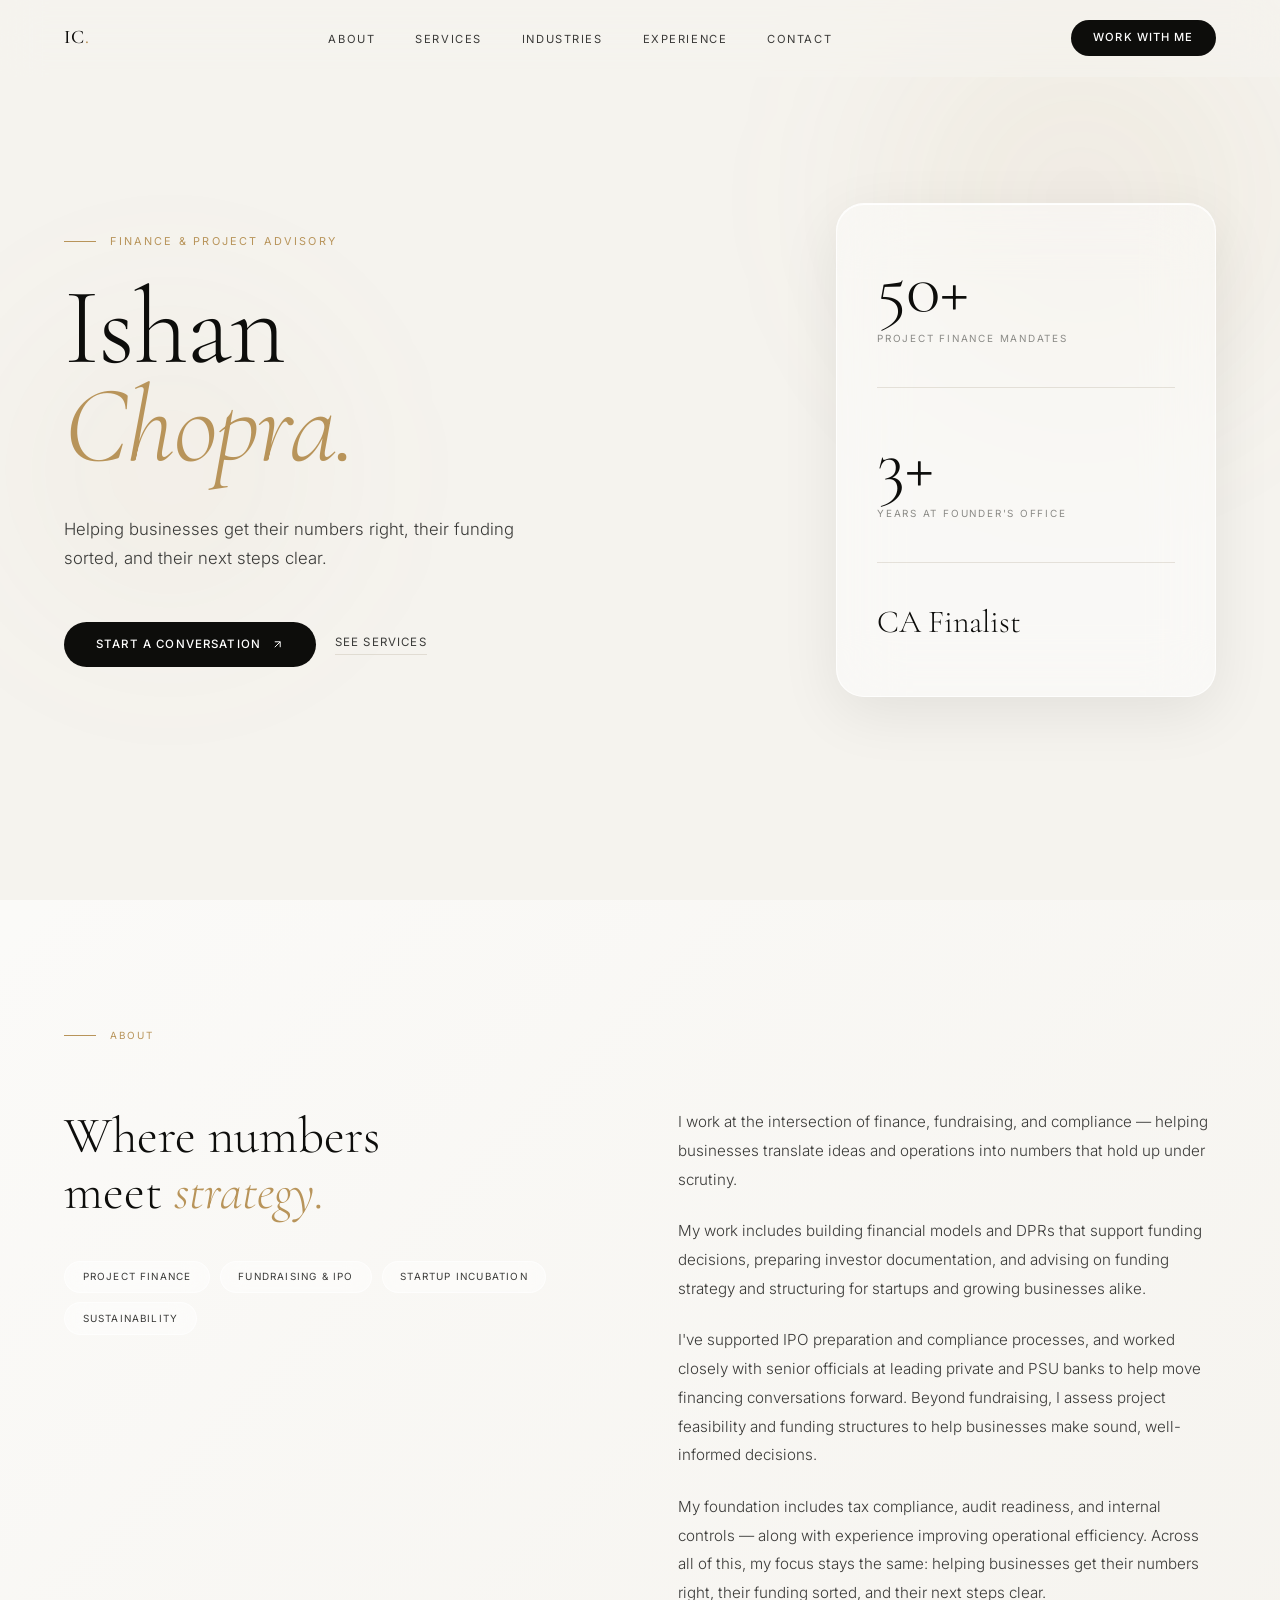
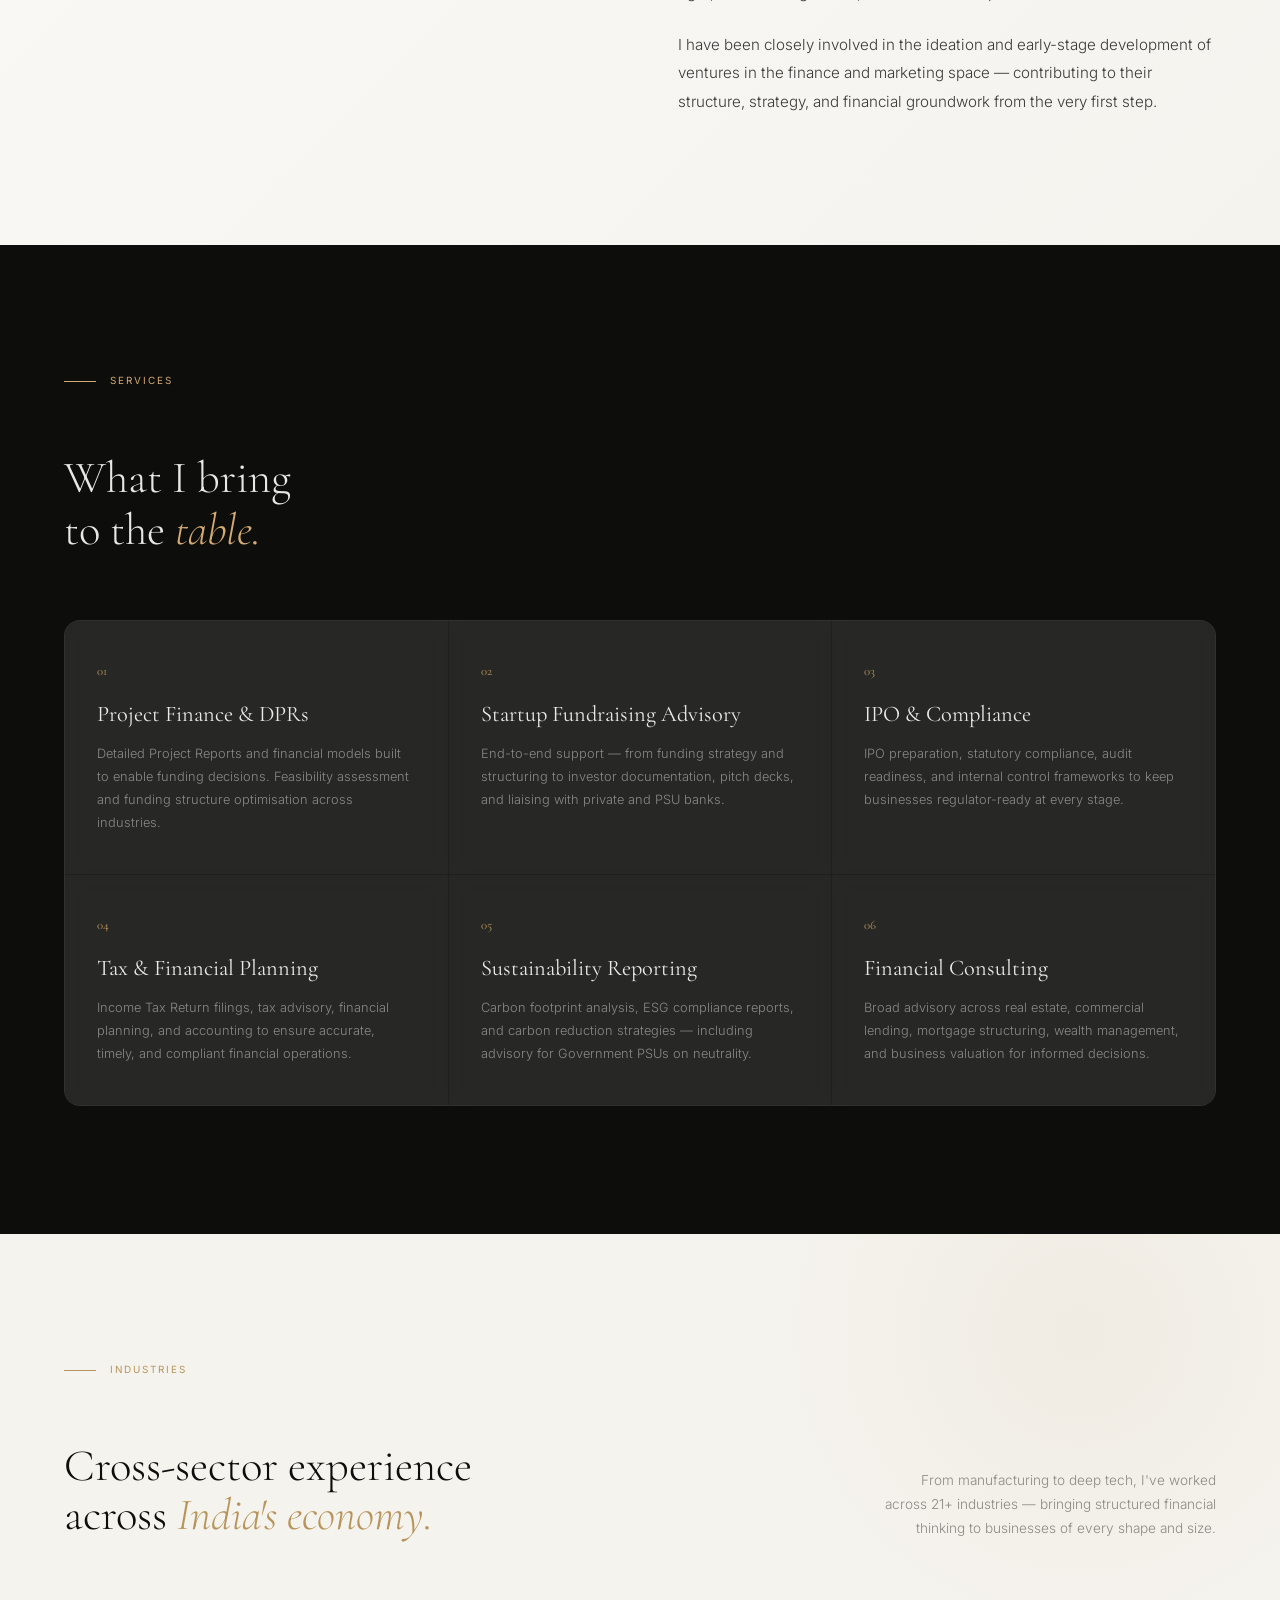
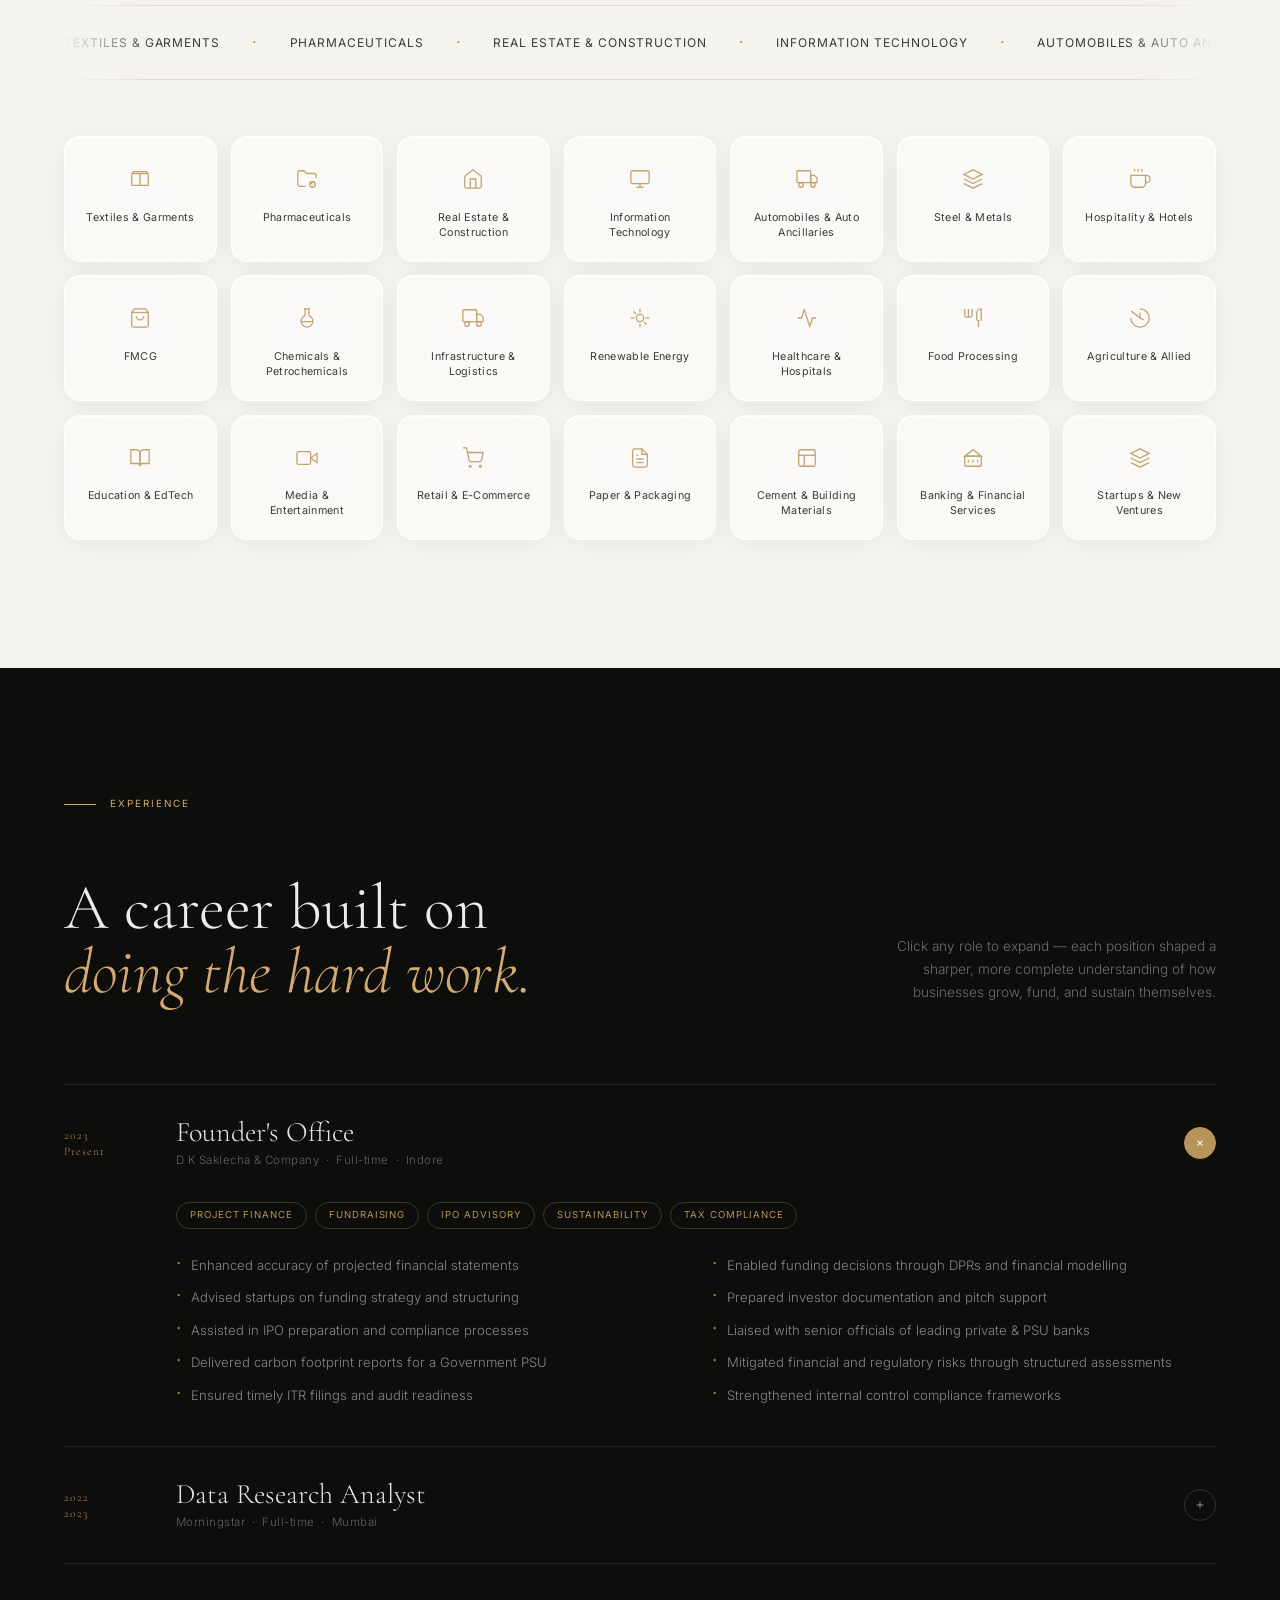
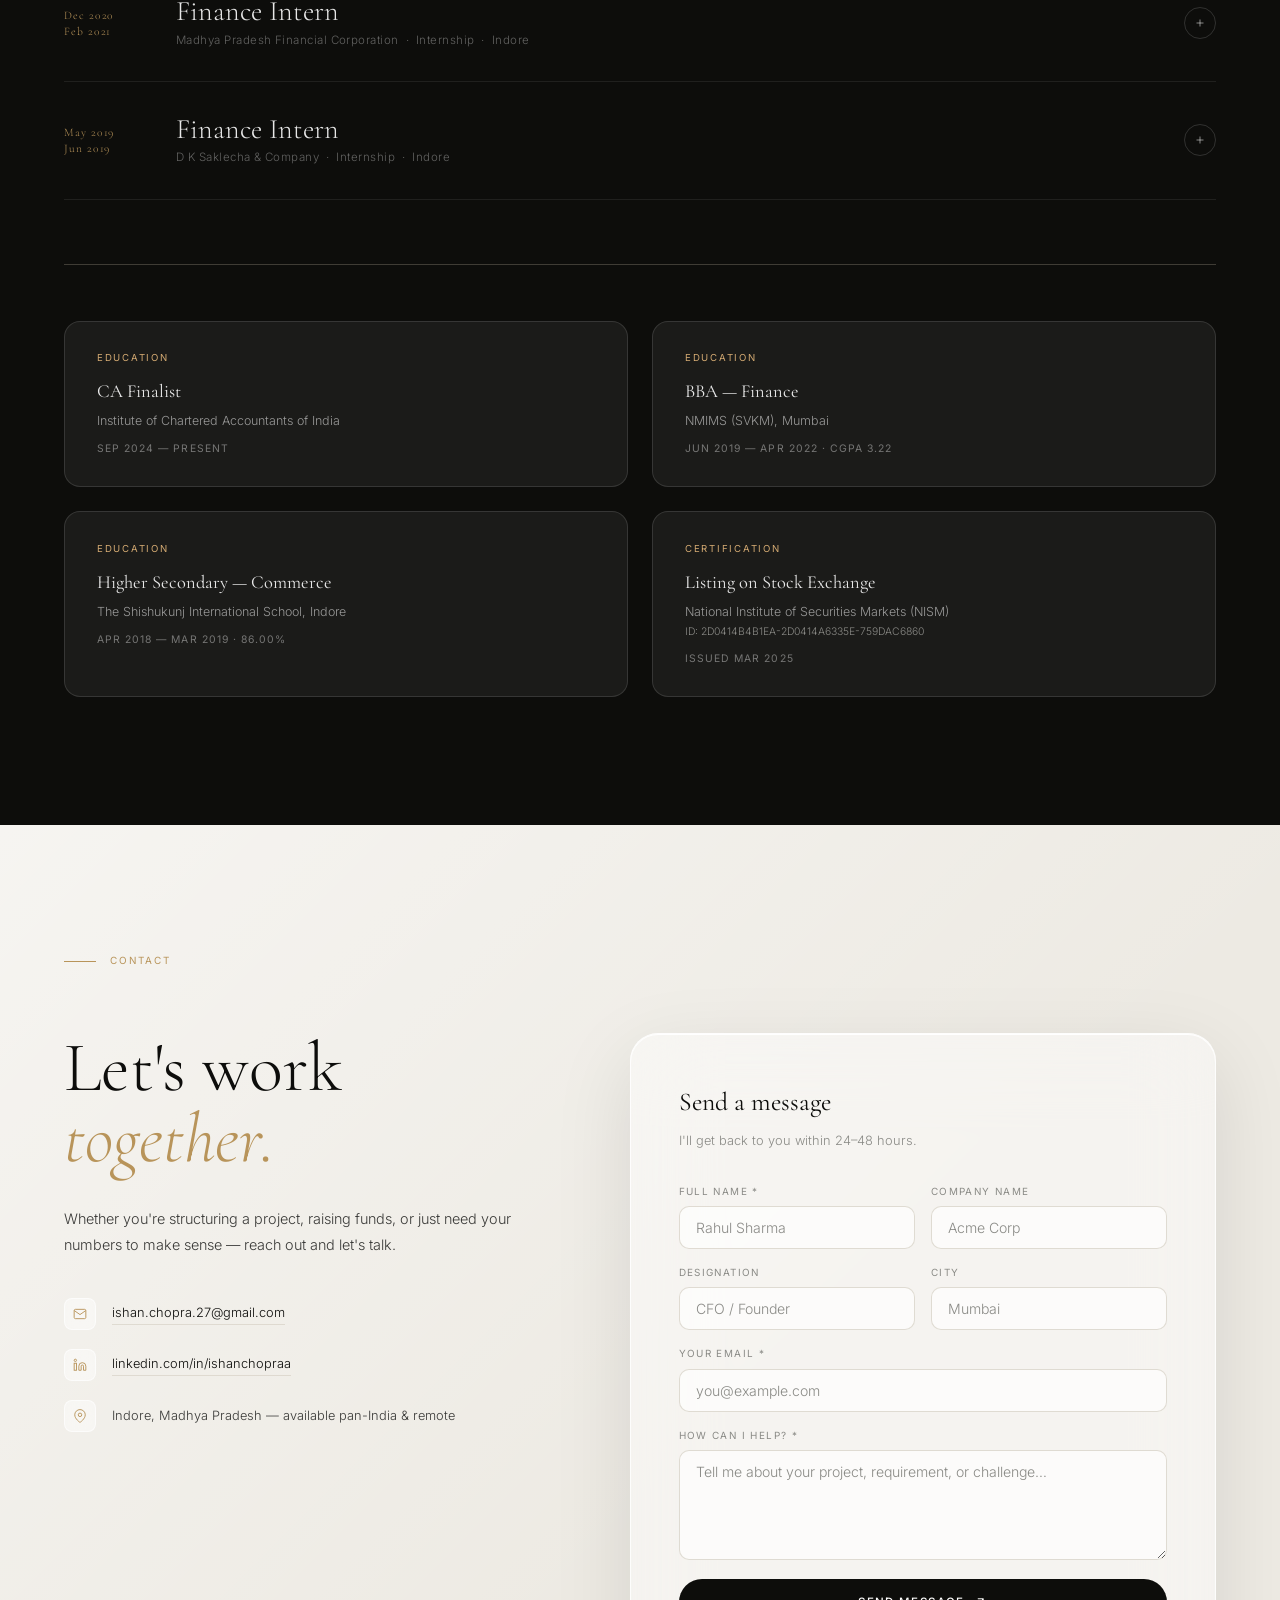
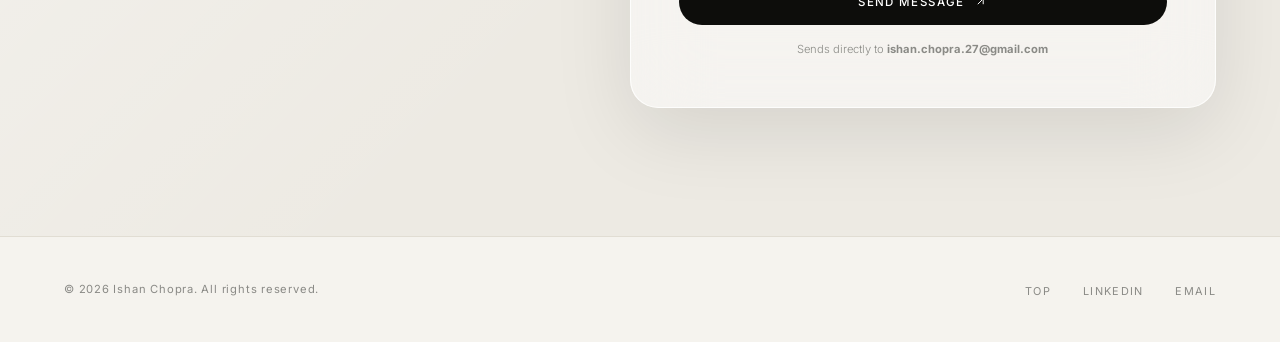
==== index.html @ 8241f5c7 "index.html" ====
<!DOCTYPE html>
<html lang="en">
<head>
<meta charset="UTF-8">
<meta name="viewport" content="width=device-width, initial-scale=1.0">
<title>Ishan Chopra — Finance & Project Advisory</title>

<!-- SEO Meta -->
<meta name="description" content="Ishan Chopra is a finance and project advisory professional based in Indore, helping businesses with project finance, fundraising, IPO preparation, and sustainability reporting.">
<meta name="robots" content="index, follow">
<meta name="author" content="Ishan Chopra">

<!-- Open Graph / Social Preview -->
<meta property="og:type" content="website">
<meta property="og:title" content="Ishan Chopra — Finance & Project Advisory">
<meta property="og:description" content="Helping businesses get their numbers right, their funding sorted, and their next steps clear.">
<meta property="og:url" content="https://www.ishanchopraa.com">
<meta property="og:image" content="[data-uri]">
<meta name="twitter:card" content="summary_large_image">
<meta name="twitter:title" content="Ishan Chopra — Finance & Project Advisory">
<meta name="twitter:description" content="Helping businesses get their numbers right, their funding sorted, and their next steps clear.">

<link rel="icon" type="image/png" href="[data-uri]">
<link rel="apple-touch-icon" href="[data-uri]">
<link rel="preconnect" href="https://fonts.googleapis.com">
<link rel="preconnect" href="https://fonts.gstatic.com" crossorigin>
<link href="https://fonts.googleapis.com/css2?family=Cormorant+Garamond:ital,wght@0,300;0,400;0,500;0,600;1,300;1,400&family=Inter:wght@300;400;500;600&display=swap" rel="stylesheet">

<style>
*, *::before, *::after { margin: 0; padding: 0; box-sizing: border-box; }

:root {
  --gold: #B8945A;
  --gold-light: #D4AA72;
  --gold-glow: rgba(184,148,90,0.15);
  --ink: #0D0D0B;
  --ink-mid: #3A3A38;
  --ink-muted: #8A8A86;
  --page: #F5F3EE;
  --page-2: #EDEAE3;
  --line: rgba(180,170,150,0.3);
  --white: #FFFFFF;
  --glass-bg: rgba(255,255,255,0.45);
  --glass-border: rgba(255,255,255,0.6);
  --glass-shadow: 0 8px 40px rgba(0,0,0,0.08);
  --font-display: 'Cormorant Garamond', Georgia, serif;
  --font-body: 'Inter', system-ui, sans-serif;
}

html { scroll-behavior: smooth; }

body {
  font-family: var(--font-body);
  background: var(--page);
  color: var(--ink);
  font-size: 16px;
  line-height: 1.6;
  -webkit-font-smoothing: antialiased;
  overflow-x: hidden;
}

/* ─── AMBIENT ORBS ─── */
.orb {
  position: fixed; border-radius: 50%; filter: blur(80px);
  pointer-events: none; z-index: 0; opacity: 0.55;
}
.orb-1 {
  width: 600px; height: 600px;
  background: radial-gradient(circle, rgba(184,148,90,0.18) 0%, transparent 70%);
  top: -100px; right: -100px;
}
.orb-2 {
  width: 500px; height: 500px;
  background: radial-gradient(circle, rgba(184,148,90,0.1) 0%, transparent 70%);
  bottom: 20vh; left: -80px;
}

/* ─── FOCUS VISIBLE (Accessibility) ─── */
:focus-visible {
  outline: 2px solid var(--gold);
  outline-offset: 3px;
  border-radius: 4px;
}

/* ─── NAV ─── */
nav {
  position: fixed; top: 0; left: 0; right: 0; z-index: 200;
  display: flex; align-items: center; justify-content: space-between;
  padding: 1.25rem 5vw;
  background: rgba(245,243,238,0.6);
  backdrop-filter: blur(20px);
  -webkit-backdrop-filter: blur(20px);
  border-bottom: 1px solid transparent;
  transition: border-color 0.3s, background 0.3s;
}
nav.scrolled {
  background: rgba(245,243,238,0.9);
  border-color: var(--line);
}
.nav-logo {
  font-family: var(--font-display);
  font-size: 1.2rem; font-weight: 500;
  letter-spacing: 0.05em; color: var(--ink); text-decoration: none;
}
.nav-logo span { color: var(--gold); }
.nav-links { display: flex; gap: 2.5rem; list-style: none; }
.nav-links a {
  font-size: 0.7rem; font-weight: 400;
  letter-spacing: 0.14em; text-transform: uppercase;
  color: var(--ink-mid); text-decoration: none; transition: color 0.2s;
}
.nav-links a:hover { color: var(--gold); }
.nav-cta {
  font-size: 0.7rem; font-weight: 500;
  letter-spacing: 0.1em; text-transform: uppercase;
  color: var(--white); background: var(--ink);
  padding: 0.55rem 1.4rem; border-radius: 100px;
  text-decoration: none; transition: background 0.2s;
}
.nav-cta:hover { background: var(--gold); }

/* ─── HERO ─── */
.hero {
  min-height: 100vh;
  display: grid;
  grid-template-columns: 1fr 380px;
  gap: 4rem;
  align-items: center;
  padding: 10rem 5vw 6rem;
  position: relative; z-index: 1;
}
.hero-eyebrow {
  font-size: 0.68rem; font-weight: 400;
  letter-spacing: 0.2em; text-transform: uppercase;
  color: var(--gold); margin-bottom: 1.8rem;
  display: flex; align-items: center; gap: 0.9rem;
}
.hero-eyebrow::before {
  content: ''; display: block; width: 2rem; height: 1px; background: var(--gold);
}
.hero-name {
  font-family: var(--font-display);
  font-size: clamp(4.5rem, 8.5vw, 9.5rem);
  font-weight: 300; line-height: 0.9;
  letter-spacing: -0.015em; color: var(--ink); margin-bottom: 2.5rem;
}
.hero-name em { font-style: italic; color: var(--gold); }
.hero-tagline {
  font-size: 1.05rem; font-weight: 300;
  color: var(--ink-mid); line-height: 1.75;
  max-width: 480px; margin-bottom: 3rem;
}
.hero-actions { display: flex; gap: 1.2rem; align-items: center; flex-wrap: wrap; }

.btn-primary {
  display: inline-flex; align-items: center; gap: 0.6rem;
  font-size: 0.72rem; font-weight: 500;
  letter-spacing: 0.1em; text-transform: uppercase;
  color: var(--white); background: var(--ink);
  padding: 0.85rem 2rem; border-radius: 100px;
  text-decoration: none; transition: background 0.2s, transform 0.2s;
}
.btn-primary:hover { background: var(--gold); transform: translateY(-1px); }
.btn-ghost {
  display: inline-flex; align-items: center; gap: 0.6rem;
  font-size: 0.72rem; font-weight: 400;
  letter-spacing: 0.1em; text-transform: uppercase;
  color: var(--ink-mid); text-decoration: none;
  border-bottom: 1px solid var(--line); padding-bottom: 0.15rem;
  transition: color 0.2s, border-color 0.2s;
}
.btn-ghost:hover { color: var(--gold); border-color: var(--gold); }

/* HERO STATS CARD */
.hero-stats-card {
  background: var(--glass-bg);
  backdrop-filter: blur(32px); -webkit-backdrop-filter: blur(32px);
  border: 1px solid rgba(255,255,255,0.75); border-radius: 28px;
  box-shadow: 0 16px 60px rgba(0,0,0,0.08), inset 0 1px 0 rgba(255,255,255,0.95);
  padding: 3rem 2.5rem;
  display: flex; flex-direction: column; gap: 2.5rem;
}
.stat-block { display: flex; flex-direction: column; }
.stat-divider { height: 1px; background: var(--line); }
.stat-num {
  font-family: var(--font-display);
  font-size: 4.5rem; font-weight: 300;
  color: var(--ink); line-height: 1; margin-bottom: 0.4rem;
}
.stat-label {
  font-size: 0.62rem; letter-spacing: 0.18em;
  text-transform: uppercase; color: var(--ink-muted);
}

/* ─── SECTION BASE ─── */
section { position: relative; z-index: 1; }
.section-wrap { padding: 8rem 5vw; }
.section-label {
  font-size: 0.62rem; font-weight: 400;
  letter-spacing: 0.2em; text-transform: uppercase;
  color: var(--gold); margin-bottom: 4rem;
  display: flex; align-items: center; gap: 0.9rem;
}
.section-label::before {
  content: ''; display: block; width: 2rem; height: 1px; background: var(--gold);
}

/* ─── ABOUT ─── */
.about-wrap { background: var(--page); position: relative; }
.about-wrap::before { content: ""; position: absolute; inset: 0; background: linear-gradient(135deg, rgba(255,255,255,0.6) 0%, rgba(245,243,238,0.3) 100%); pointer-events: none; z-index: 0; }
.about-wrap .section-wrap { position: relative; z-index: 1; }
.about-grid {
  display: grid; grid-template-columns: 1fr 1fr;
  gap: 6vw; align-items: start;
}
.about-headline {
  font-family: var(--font-display);
  font-size: clamp(2.5rem, 4vw, 4.5rem);
  font-weight: 300; line-height: 1.1; color: var(--ink); margin-bottom: 2.5rem;
}
.about-headline em { font-style: italic; color: var(--gold); }
.about-tags { display: flex; flex-wrap: wrap; gap: 0.6rem; }
.tag {
  font-size: 0.62rem; letter-spacing: 0.12em; text-transform: uppercase;
  color: var(--ink-mid);
  background: var(--glass-bg);
  backdrop-filter: blur(12px); -webkit-backdrop-filter: blur(12px);
  border: 1px solid var(--glass-border);
  padding: 0.45rem 1.1rem; border-radius: 100px;
  transition: border-color 0.2s, color 0.2s, background 0.2s;
  cursor: default;
}
.tag:hover { border-color: var(--gold); color: var(--gold); background: rgba(184,148,90,0.06); }
.about-body {
  font-size: 0.95rem; font-weight: 300;
  color: var(--ink-mid); line-height: 1.9;
}
.about-body p + p { margin-top: 1.4rem; }

/* ─── SERVICES ─── */
.services-wrap { background: var(--ink); overflow: hidden; }
.services-wrap .section-label { color: var(--gold-light); }
.services-wrap .section-label::before { background: var(--gold-light); }
.services-headline {
  font-family: var(--font-display);
  font-size: clamp(2rem, 3.5vw, 3.5rem); font-weight: 300;
  color: rgba(255,255,255,0.9); margin-bottom: 4rem; line-height: 1.15;
}
.services-headline em { font-style: italic; color: var(--gold-light); }
.services-grid {
  display: grid; grid-template-columns: repeat(3, 1fr);
  gap: 1px; background: rgba(255,255,255,0.08);
  border: 1px solid rgba(255,255,255,0.08);
  border-radius: 16px; overflow: hidden;
}
.service-item {
  padding: 2.5rem 2rem;
  background: rgba(255,255,255,0.04);
  backdrop-filter: blur(8px); -webkit-backdrop-filter: blur(8px);
  transition: background 0.25s, box-shadow 0.25s; cursor: default;
}
.service-item:hover { background: rgba(184,148,90,0.1); box-shadow: inset 0 0 0 1px rgba(184,148,90,0.2); }
.service-num { font-family: var(--font-display); font-size: 0.8rem; color: var(--gold); margin-bottom: 1.2rem; font-weight: 400; }
.service-title {
  font-family: var(--font-display); font-size: 1.4rem; font-weight: 400;
  color: rgba(255,255,255,0.9); margin-bottom: 0.9rem; line-height: 1.2;
}
.service-desc { font-size: 0.8rem; font-weight: 300; color: rgba(255,255,255,0.45); line-height: 1.8; }

/* ─── EXPERIENCE ─── */
.exp-wrap { background: var(--ink); overflow: hidden; }
.exp-wrap .section-label { color: var(--gold-light); }
.exp-wrap .section-label::before { background: var(--gold-light); }
.exp-intro {
  display: flex; justify-content: space-between; align-items: flex-end;
  margin-bottom: 5rem; gap: 2rem; flex-wrap: wrap;
}
.exp-intro-headline {
  font-family: var(--font-display);
  font-size: clamp(2.5rem, 5vw, 5rem); font-weight: 300;
  line-height: 1.0; color: rgba(255,255,255,0.92);
}
.exp-intro-headline em { font-style: italic; color: var(--gold-light); }
.exp-intro-sub {
  font-size: 0.85rem; font-weight: 300;
  color: rgba(255,255,255,0.4); line-height: 1.7;
  max-width: 320px; text-align: right;
}
.exp-accordion { display: flex; flex-direction: column; gap: 0; }
.exp-card { border-top: 1px solid rgba(255,255,255,0.08); overflow: hidden; }
.exp-card:last-child { border-bottom: 1px solid rgba(255,255,255,0.08); }
.exp-card-header {
  display: grid; grid-template-columns: 80px 1fr auto;
  align-items: center; gap: 2rem; padding: 2rem 0;
  cursor: pointer; user-select: none; transition: background 0.2s;
}
.exp-card-header:hover { background: rgba(255,255,255,0.02); }
.exp-card-year {
  font-family: var(--font-display);
  font-size: 0.72rem; font-weight: 300;
  color: var(--gold); letter-spacing: 0.08em; line-height: 1.4;
}
.exp-card-role {
  font-family: var(--font-display);
  font-size: clamp(1.3rem, 2.2vw, 2rem); font-weight: 300;
  color: rgba(255,255,255,0.9); line-height: 1.1; margin-bottom: 0.2rem;
}
.exp-card-co { font-size: 0.72rem; font-weight: 300; color: rgba(255,255,255,0.35); letter-spacing: 0.04em; }
.exp-card-toggle {
  width: 32px; height: 32px; flex-shrink: 0;
  border: 1px solid rgba(255,255,255,0.15); border-radius: 50%;
  display: flex; align-items: center; justify-content: center;
  transition: border-color 0.2s, background 0.2s;
}
.exp-card-toggle svg { color: rgba(255,255,255,0.5); transition: transform 0.35s ease, color 0.2s; }
.exp-card.open .exp-card-toggle { background: var(--gold); border-color: var(--gold); }
.exp-card.open .exp-card-toggle svg { transform: rotate(45deg); color: #fff; }
.exp-card-body { display: grid; grid-template-rows: 0fr; transition: grid-template-rows 0.4s ease; }
.exp-card.open .exp-card-body { grid-template-rows: 1fr; }
.exp-card-body-inner { overflow: hidden; padding: 0 0 0 calc(80px + 2rem); }
.exp-card.open .exp-card-body-inner { padding-bottom: 2.5rem; }
.exp-tags { display: flex; flex-wrap: wrap; gap: 0.5rem; margin-bottom: 1.5rem; }
.exp-tag {
  font-size: 0.6rem; letter-spacing: 0.1em; text-transform: uppercase;
  color: var(--gold); border: 1px solid rgba(184,148,90,0.3);
  padding: 0.3rem 0.8rem; border-radius: 100px;
}
.exp-points { display: grid; grid-template-columns: 1fr 1fr; gap: 0.6rem 2rem; list-style: none; }
.exp-points li {
  font-size: 0.82rem; font-weight: 300;
  color: rgba(255,255,255,0.5); line-height: 1.6;
  display: flex; gap: 0.6rem; align-items: baseline;
}
.exp-points li::before { content: '\00b7'; color: var(--gold); flex-shrink: 0; font-size: 1.3rem; line-height: 1; }

/* EDU & CERTS */
.edu-certs-grid {
  display: grid; grid-template-columns: 1fr 1fr;
  gap: 1.5rem; margin-top: 4rem; padding-top: 3.5rem;
  border-top: 1px solid var(--line);
}
.edu-card {
  background: rgba(255,255,255,0.06);
  border: 1px solid rgba(255,255,255,0.12);
  border-radius: 16px; padding: 1.8rem 2rem;
  transition: background 0.25s;
}
.edu-card:hover { background: rgba(255,255,255,0.1); }
.edu-card-type { font-size: 0.6rem; letter-spacing: 0.18em; text-transform: uppercase; color: var(--gold-light); margin-bottom: 0.7rem; }
.edu-card-title { font-family: var(--font-display); font-size: 1.15rem; font-weight: 400; color: rgba(255,255,255,0.9); margin-bottom: 0.3rem; }
.edu-card-sub { font-size: 0.78rem; font-weight: 300; color: rgba(255,255,255,0.55); line-height: 1.55; }
.edu-card-year { font-size: 0.65rem; letter-spacing: 0.1em; text-transform: uppercase; color: rgba(255,255,255,0.4); margin-top: 0.65rem; }


/* ─── INDUSTRIES ─── */
.industries-wrap { background: var(--page); overflow: hidden; position: relative; }
.industries-wrap::before { content: ""; position: absolute; top: -200px; right: -100px; width: 600px; height: 600px; border-radius: 50%; background: radial-gradient(circle, rgba(184,148,90,0.08) 0%, transparent 70%); pointer-events: none; }
.industries-intro {
  display: flex; justify-content: space-between; align-items: flex-end;
  gap: 3rem; flex-wrap: wrap; margin-bottom: 4rem;
}
.industries-headline {
  font-family: var(--font-display);
  font-size: clamp(2rem, 3.5vw, 3.8rem); font-weight: 300;
  line-height: 1.1; color: var(--ink);
}
.industries-headline em { font-style: italic; color: var(--gold); }
.industries-sub {
  font-size: 0.85rem; font-weight: 300; color: var(--ink-muted);
  line-height: 1.75; max-width: 340px; text-align: right;
}

/* Scrolling ticker */
.industries-ticker-wrap {
  overflow: hidden;
  padding: 1.5rem 0;
  margin-bottom: 3.5rem;
  border-top: 1px solid var(--line);
  border-bottom: 1px solid var(--line);
  mask-image: linear-gradient(to right, transparent, black 8%, black 92%, transparent);
  -webkit-mask-image: linear-gradient(to right, transparent, black 8%, black 92%, transparent);
}
.industries-ticker {
  display: flex; gap: 2rem; align-items: center;
  width: max-content;
  animation: ticker 40s linear infinite;
}
.industries-ticker:hover { animation-play-state: paused; }
.industries-ticker span {
  font-size: 0.75rem; font-weight: 400;
  letter-spacing: 0.08em; text-transform: uppercase;
  color: var(--ink-mid); white-space: nowrap;
}
.industries-ticker .ind-dot { color: var(--gold); font-size: 1rem; }
@keyframes ticker { from { transform: translateX(0); } to { transform: translateX(-50%); } }

/* Grid cards */
.industries-grid {
  display: grid;
  grid-template-columns: repeat(7, 1fr);
  gap: 0.85rem;
}
.ind-card {
  background: rgba(255,255,255,0.5);
  backdrop-filter: blur(20px); -webkit-backdrop-filter: blur(20px);
  border: 1px solid rgba(255,255,255,0.75);
  border-radius: 16px;
  padding: 1.5rem 1rem 1.3rem;
  display: flex; flex-direction: column; gap: 0.8rem; align-items: center;
  text-align: center;
  box-shadow: 0 4px 24px rgba(0,0,0,0.05), inset 0 1px 0 rgba(255,255,255,0.9);
  transition: background 0.25s, border-color 0.25s, transform 0.25s, box-shadow 0.25s;
  cursor: default;
}
.ind-card:hover {
  background: rgba(255,255,255,0.82);
  border-color: rgba(184,148,90,0.45);
  transform: translateY(-3px);
  box-shadow: 0 12px 32px rgba(184,148,90,0.12), inset 0 1px 0 rgba(255,255,255,0.95);
}
.ind-icon {
  width: 36px; height: 36px;
  display: flex; align-items: center; justify-content: center;
  color: var(--gold);
  opacity: 0.85;
}
.ind-icon svg { width: 22px; height: 22px; stroke: currentColor; fill: none; stroke-width: 1.4; }
.ind-name { font-size: 0.67rem; font-weight: 400; letter-spacing: 0.03em; color: var(--ink-mid); line-height: 1.4; }
@media (max-width: 960px) { .industries-grid { grid-template-columns: repeat(4, 1fr); } }
@media (max-width: 600px)  { .industries-grid { grid-template-columns: repeat(3, 1fr); } }

/* ─── CONTACT ─── */
.contact-wrap { background: var(--page-2); overflow: hidden; position: relative; }
.contact-wrap::before { content: ""; position: absolute; inset: 0; background: linear-gradient(135deg, rgba(255,255,255,0.5) 0%, transparent 60%); pointer-events: none; z-index: 0; }
.contact-wrap .section-wrap { position: relative; z-index: 1; }
.contact-grid { display: grid; grid-template-columns: 1fr 1.2fr; gap: 6vw; align-items: start; }
.contact-headline {
  font-family: var(--font-display);
  font-size: clamp(3rem, 5.5vw, 5.5rem); font-weight: 300;
  line-height: 1.0; color: var(--ink); margin-bottom: 2rem;
}
.contact-headline em { font-style: italic; color: var(--gold); }
.contact-direct { margin-top: 2.5rem; display: flex; flex-direction: column; gap: 1.2rem; }
.contact-row { display: flex; align-items: center; gap: 1rem; font-size: 0.8rem; font-weight: 300; color: var(--ink-mid); }
.contact-row a { color: var(--ink); text-decoration: none; border-bottom: 1px solid var(--line); transition: color 0.2s, border-color 0.2s; }
.contact-row a:hover { color: var(--gold); border-color: var(--gold); }
.contact-row-icon {
  width: 32px; height: 32px;
  background: var(--glass-bg); backdrop-filter: blur(12px);
  border: 1px solid var(--glass-border); border-radius: 8px;
  display: flex; align-items: center; justify-content: center; flex-shrink: 0;
}
.contact-row-icon svg { color: var(--gold); }

/* FORM CARD */
.contact-form-card {
  background: var(--glass-bg);
  backdrop-filter: blur(40px); -webkit-backdrop-filter: blur(40px);
  border: 1px solid rgba(255,255,255,0.8);
  border-radius: 28px; padding: 3rem;
  box-shadow: 0 24px 80px rgba(0,0,0,0.1), inset 0 1px 0 rgba(255,255,255,0.95);
}
.form-title { font-family: var(--font-display); font-size: 1.6rem; font-weight: 400; color: var(--ink); margin-bottom: 0.5rem; }
.form-subtitle { font-size: 0.8rem; font-weight: 300; color: var(--ink-muted); margin-bottom: 2rem; }
.form-grid { display: grid; grid-template-columns: 1fr 1fr; gap: 1rem; margin-bottom: 1rem; }
.form-group { display: flex; flex-direction: column; gap: 0.4rem; }
.form-group.full { grid-column: 1 / -1; }
.form-label { font-size: 0.62rem; letter-spacing: 0.14em; text-transform: uppercase; color: var(--ink-muted); font-weight: 400; }

.form-input, .form-textarea {
  font-family: var(--font-body);
  font-size: 0.88rem; font-weight: 300; color: var(--ink);
  background: rgba(255,255,255,0.65);
  border: 1px solid rgba(180,170,150,0.4);
  border-radius: 10px; padding: 0.75rem 1rem;
  outline: none; width: 100%;
  transition: border-color 0.2s, background 0.2s, box-shadow 0.2s;
}
.form-input::placeholder, .form-textarea::placeholder { color: var(--ink-muted); font-weight: 300; }
.form-input:focus, .form-textarea:focus {
  border-color: var(--gold);
  background: rgba(255,255,255,0.9);
  box-shadow: 0 0 0 3px rgba(184,148,90,0.12);
  outline: none;
}
.form-input.error, .form-textarea.error { border-color: #c0392b; box-shadow: 0 0 0 3px rgba(192,57,43,0.1); }
.form-textarea { resize: vertical; min-height: 110px; }
.field-error { font-size: 0.68rem; color: #c0392b; margin-top: 0.2rem; display: none; }
.field-error.show { display: block; }

.form-submit {
  width: 100%; margin-top: 1.2rem;
  display: flex; align-items: center; justify-content: center; gap: 0.6rem;
  font-family: var(--font-body); font-size: 0.72rem; font-weight: 500;
  letter-spacing: 0.12em; text-transform: uppercase;
  color: var(--white); background: var(--ink);
  border: none; border-radius: 100px; padding: 1rem 2rem;
  cursor: pointer; transition: background 0.2s, transform 0.15s;
}
.form-submit:hover { background: var(--gold); transform: translateY(-1px); }
.form-submit:disabled { opacity: 0.6; cursor: not-allowed; transform: none; }
.form-note { font-size: 0.7rem; font-weight: 300; color: var(--ink-muted); text-align: center; margin-top: 1rem; line-height: 1.6; }

.form-success { display: none; text-align: center; padding: 2rem 0; }
.form-success.show { display: block; }
.form-success-icon {
  width: 52px; height: 52px; border-radius: 50%;
  background: rgba(184,148,90,0.12);
  display: flex; align-items: center; justify-content: center; margin: 0 auto 1rem;
}
.form-success h3 { font-family: var(--font-display); font-size: 1.8rem; font-weight: 400; color: var(--ink); margin-bottom: 0.5rem; }
.form-success p { font-size: 0.85rem; font-weight: 300; color: var(--ink-muted); }

/* ─── FOOTER ─── */
footer {
  padding: 2.5rem 5vw; border-top: 1px solid var(--line);
  display: flex; justify-content: space-between; align-items: center;
  flex-wrap: wrap; gap: 1rem; background: var(--page); position: relative; z-index: 1;
}
footer p { font-size: 0.7rem; color: var(--ink-muted); letter-spacing: 0.07em; }
.footer-links { display: flex; gap: 2rem; list-style: none; }
.footer-links a {
  font-size: 0.68rem; letter-spacing: 0.12em; text-transform: uppercase;
  color: var(--ink-muted); text-decoration: none; transition: color 0.2s;
}
.footer-links a:hover { color: var(--gold); }

/* ─── REVEAL ─── */
.reveal { opacity: 0; transform: translateY(24px); transition: opacity 0.7s ease, transform 0.7s ease; }
.reveal.visible { opacity: 1; transform: translateY(0); }

/* ─── RESPONSIVE ─── */
@media (max-width: 960px) {
  .hero { grid-template-columns: 1fr; padding-top: 8rem; }
  .hero-stats-card { flex-direction: row; flex-wrap: wrap; gap: 1.5rem; }
  .about-grid, .contact-grid { grid-template-columns: 1fr; gap: 3.5rem; }
  .services-grid { grid-template-columns: 1fr 1fr; }
  .exp-card-header { grid-template-columns: 60px 1fr auto; gap: 1rem; }
  .exp-card-body-inner { padding-left: calc(60px + 1rem); }
  .exp-points { grid-template-columns: 1fr; }
  .edu-certs-grid { grid-template-columns: 1fr; }
  .form-grid { grid-template-columns: 1fr; }
  .nav-links { display: none; }
}
@media (max-width: 768px) {
  .section-wrap { padding: 5rem 5vw; }
  .services-grid { grid-template-columns: 1fr; }
  .contact-form-card { padding: 2rem 1.5rem; }
  .hero-name { font-size: clamp(3.5rem, 14vw, 5rem); }
}
@media (max-width: 480px) {
  .section-wrap { padding: 4rem 5vw; }
  .hero { padding: 7rem 5vw 4rem; }
  .hero-stats-card { padding: 2rem 1.5rem; gap: 1.5rem; }
  .stat-num { font-size: 3rem; }
  nav { padding: 1rem 5vw; }
  .nav-cta { display: none; }
  .edu-certs-grid { grid-template-columns: 1fr; }
}
</style>
</head>
<body>

<div class="orb orb-1" aria-hidden="true"></div>
<div class="orb orb-2" aria-hidden="true"></div>

<!-- ─── NAV ─── -->
<header>
  <nav id="nav" role="navigation" aria-label="Main navigation">
    <a href="#" class="nav-logo" aria-label="Ishan Chopra – Home">IC<span>.</span></a>
    <ul class="nav-links">
      <li><a href="#about">About</a></li>
      <li><a href="#services">Services</a></li>
      <li><a href="#industries">Industries</a></li>
    <li><a href="#experience">Experience</a></li>
      <li><a href="#contact">Contact</a></li>
    </ul>
    <a href="#contact" class="nav-cta">Work with me</a>
  </nav>
</header>

<main>

<!-- ─── HERO ─── -->
<section class="section-wrap hero" id="home" aria-label="Introduction">
  <div class="hero-left">
    <p class="hero-eyebrow reveal">Finance &amp; Project Advisory</p>
    <h1 class="hero-name reveal">Ishan<br><em>Chopra.</em></h1>
    <p class="hero-tagline reveal">Helping businesses get their numbers right, their funding sorted, and their next steps clear.</p>
    <div class="hero-actions reveal">
      <a href="#contact" class="btn-primary">
        Start a conversation
        <svg aria-hidden="true" width="13" height="13" fill="none" stroke="currentColor" stroke-width="1.8" viewBox="0 0 24 24"><path d="M7 17L17 7M17 7H7M17 7v10"/></svg>
      </a>
      <a href="#services" class="btn-ghost">See services</a>
    </div>
  </div>

  <div class="hero-stats-card reveal" aria-label="Key statistics">
    <div class="stat-block">
      <p class="stat-num" aria-label="50 plus">50+</p>
      <p class="stat-label">Project Finance Mandates</p>
    </div>
    <div class="stat-divider" role="separator"></div>
    <div class="stat-block">
      <p class="stat-num" aria-label="3 plus">3+</p>
      <p class="stat-label">Years at Founder's Office</p>
    </div>
    <div class="stat-divider" role="separator"></div>
    <div class="stat-block">
      <p class="stat-num" style="font-size:2rem; line-height:1.2;">CA Finalist</p>
    </div>
  </div>
</section>

<!-- ─── ABOUT ─── -->
<section class="about-wrap" id="about" aria-label="About Ishan Chopra">
  <div class="section-wrap">
    <p class="section-label reveal" aria-hidden="true">About</p>
    <div class="about-grid">
      <div class="reveal">
        <h2 class="about-headline">Where numbers<br>meet <em>strategy.</em></h2>
        <div class="about-tags" aria-label="Areas of expertise">
          <span class="tag">Project Finance</span>
          <span class="tag">Fundraising &amp; IPO</span>
          <span class="tag">Startup Incubation</span>
          <span class="tag">Sustainability</span>
        </div>
      </div>
      <div class="about-body reveal">
        <p>I work at the intersection of finance, fundraising, and compliance — helping businesses translate ideas and operations into numbers that hold up under scrutiny.</p>
        <p>My work includes building financial models and DPRs that support funding decisions, preparing investor documentation, and advising on funding strategy and structuring for startups and growing businesses alike.</p>
        <p>I've supported IPO preparation and compliance processes, and worked closely with senior officials at leading private and PSU banks to help move financing conversations forward. Beyond fundraising, I assess project feasibility and funding structures to help businesses make sound, well-informed decisions.</p>
        <p>My foundation includes tax compliance, audit readiness, and internal controls — along with experience improving operational efficiency. Across all of this, my focus stays the same: helping businesses get their numbers right, their funding sorted, and their next steps clear.</p>
        <p>I have been closely involved in the ideation and early-stage development of ventures in the finance and marketing space — contributing to their structure, strategy, and financial groundwork from the very first step.</p>
      </div>
    </div>
  </div>
</section>

<!-- ─── SERVICES ─── -->
<section class="services-wrap" id="services" aria-label="Services offered">
  <div class="section-wrap">
    <p class="section-label reveal" aria-hidden="true">Services</p>
    <h2 class="services-headline reveal">What I bring<br>to the <em>table.</em></h2>
    <div class="services-grid reveal">
      <div class="service-item">
        <p class="service-num" aria-hidden="true">01</p>
        <h3 class="service-title">Project Finance &amp; DPRs</h3>
        <p class="service-desc">Detailed Project Reports and financial models built to enable funding decisions. Feasibility assessment and funding structure optimisation across industries.</p>
      </div>
      <div class="service-item">
        <p class="service-num" aria-hidden="true">02</p>
        <h3 class="service-title">Startup Fundraising Advisory</h3>
        <p class="service-desc">End-to-end support — from funding strategy and structuring to investor documentation, pitch decks, and liaising with private and PSU banks.</p>
      </div>
      <div class="service-item">
        <p class="service-num" aria-hidden="true">03</p>
        <h3 class="service-title">IPO &amp; Compliance</h3>
        <p class="service-desc">IPO preparation, statutory compliance, audit readiness, and internal control frameworks to keep businesses regulator-ready at every stage.</p>
      </div>
      <div class="service-item">
        <p class="service-num" aria-hidden="true">04</p>
        <h3 class="service-title">Tax &amp; Financial Planning</h3>
        <p class="service-desc">Income Tax Return filings, tax advisory, financial planning, and accounting to ensure accurate, timely, and compliant financial operations.</p>
      </div>
      <div class="service-item">
        <p class="service-num" aria-hidden="true">05</p>
        <h3 class="service-title">Sustainability Reporting</h3>
        <p class="service-desc">Carbon footprint analysis, ESG compliance reports, and carbon reduction strategies — including advisory for Government PSUs on neutrality.</p>
      </div>
      <div class="service-item">
        <p class="service-num" aria-hidden="true">06</p>
        <h3 class="service-title">Financial Consulting</h3>
        <p class="service-desc">Broad advisory across real estate, commercial lending, mortgage structuring, wealth management, and business valuation for informed decisions.</p>
      </div>
    </div>
  </div>
</section>


<!-- ─── INDUSTRIES ─── -->
<section class="industries-wrap" id="industries" aria-label="Industries served">
  <div class="section-wrap">
    <p class="section-label reveal" aria-hidden="true">Industries</p>
    <div class="industries-intro reveal">
      <h2 class="industries-headline">Cross-sector experience<br>across <em>India's economy.</em></h2>
      <p class="industries-sub">From manufacturing to deep tech, I've worked across 21+ industries — bringing structured financial thinking to businesses of every shape and size.</p>
    </div>
    <div class="industries-ticker-wrap" aria-label="Industry list">
      <div class="industries-ticker">
        <span>Textiles &amp; Garments</span>
        <span class="ind-dot" aria-hidden="true">·</span>
        <span>Pharmaceuticals</span>
        <span class="ind-dot" aria-hidden="true">·</span>
        <span>Real Estate &amp; Construction</span>
        <span class="ind-dot" aria-hidden="true">·</span>
        <span>Information Technology</span>
        <span class="ind-dot" aria-hidden="true">·</span>
        <span>Automobiles &amp; Auto Ancillaries</span>
        <span class="ind-dot" aria-hidden="true">·</span>
        <span>Steel &amp; Metals</span>
        <span class="ind-dot" aria-hidden="true">·</span>
        <span>Hospitality &amp; Hotels</span>
        <span class="ind-dot" aria-hidden="true">·</span>
        <span>FMCG</span>
        <span class="ind-dot" aria-hidden="true">·</span>
        <span>Chemicals &amp; Petrochemicals</span>
        <span class="ind-dot" aria-hidden="true">·</span>
        <span>Infrastructure &amp; Logistics</span>
        <span class="ind-dot" aria-hidden="true">·</span>
        <span>Renewable Energy</span>
        <span class="ind-dot" aria-hidden="true">·</span>
        <span>Healthcare &amp; Hospitals</span>
        <span class="ind-dot" aria-hidden="true">·</span>
        <span>Food Processing</span>
        <span class="ind-dot" aria-hidden="true">·</span>
        <span>Agriculture &amp; Allied Activities</span>
        <span class="ind-dot" aria-hidden="true">·</span>
        <span>Education &amp; EdTech</span>
        <span class="ind-dot" aria-hidden="true">·</span>
        <span>Media &amp; Entertainment</span>
        <span class="ind-dot" aria-hidden="true">·</span>
        <span>Retail &amp; E-Commerce</span>
        <span class="ind-dot" aria-hidden="true">·</span>
        <span>Paper &amp; Packaging</span>
        <span class="ind-dot" aria-hidden="true">·</span>
        <span>Cement &amp; Building Materials</span>
        <!-- duplicate for seamless loop -->
        <span class="ind-dot" aria-hidden="true">·</span>
        <span aria-hidden="true">Textiles &amp; Garments</span>
        <span class="ind-dot" aria-hidden="true">·</span>
        <span aria-hidden="true">Pharmaceuticals</span>
        <span class="ind-dot" aria-hidden="true">·</span>
        <span aria-hidden="true">Real Estate &amp; Construction</span>
        <span class="ind-dot" aria-hidden="true">·</span>
        <span aria-hidden="true">Information Technology</span>
        <span class="ind-dot" aria-hidden="true">·</span>
        <span aria-hidden="true">Automobiles &amp; Auto Ancillaries</span>
        <span class="ind-dot" aria-hidden="true">·</span>
        <span aria-hidden="true">Steel &amp; Metals</span>
        <span class="ind-dot" aria-hidden="true">·</span>
        <span aria-hidden="true">Hospitality &amp; Hotels</span>
        <span class="ind-dot" aria-hidden="true">·</span>
        <span aria-hidden="true">FMCG</span>
        <span class="ind-dot" aria-hidden="true">·</span>
        <span aria-hidden="true">Chemicals &amp; Petrochemicals</span>
        <span class="ind-dot" aria-hidden="true">·</span>
        <span aria-hidden="true">Infrastructure &amp; Logistics</span>
        <span class="ind-dot" aria-hidden="true">·</span>
        <span aria-hidden="true">Renewable Energy</span>
        <span class="ind-dot" aria-hidden="true">·</span>
        <span aria-hidden="true">Healthcare &amp; Hospitals</span>
        <span class="ind-dot" aria-hidden="true">·</span>
        <span aria-hidden="true">Food Processing</span>
        <span class="ind-dot" aria-hidden="true">·</span>
        <span aria-hidden="true">Agriculture &amp; Allied Activities</span>
        <span class="ind-dot" aria-hidden="true">·</span>
        <span aria-hidden="true">Education &amp; EdTech</span>
        <span class="ind-dot" aria-hidden="true">·</span>
        <span aria-hidden="true">Media &amp; Entertainment</span>
        <span class="ind-dot" aria-hidden="true">·</span>
        <span aria-hidden="true">Retail &amp; E-Commerce</span>
        <span class="ind-dot" aria-hidden="true">·</span>
        <span aria-hidden="true">Paper &amp; Packaging</span>
        <span class="ind-dot" aria-hidden="true">·</span>
        <span aria-hidden="true">Cement &amp; Building Materials</span>
      </div>
    </div>
    <div class="industries-grid reveal">
      <div class="ind-card">
        <div class="ind-icon"><svg viewBox="0 0 24 24" xmlns="http://www.w3.org/2000/svg"><polyline points="3 6 5 4 19 4 21 6"/><rect x="3" y="6" width="18" height="13" rx="1"/><line x1="12" y1="6" x2="12" y2="19"/></svg></div>
        <p class="ind-name">Textiles &amp; Garments</p>
      </div>
      <div class="ind-card">
        <div class="ind-icon"><svg viewBox="0 0 24 24" xmlns="http://www.w3.org/2000/svg"><path d="M10.5 20H4a2 2 0 0 1-2-2V5c0-1.1.9-2 2-2h3.93a2 2 0 0 1 1.66.9l.82 1.2a2 2 0 0 0 1.66.9H20a2 2 0 0 1 2 2v3"/><circle cx="18" cy="18" r="3"/><line x1="15.27" y1="15.27" x2="18" y2="18"/></svg></div>
        <p class="ind-name">Pharmaceuticals</p>
      </div>
      <div class="ind-card">
        <div class="ind-icon"><svg viewBox="0 0 24 24" xmlns="http://www.w3.org/2000/svg"><path d="M3 9l9-7 9 7v11a2 2 0 0 1-2 2H5a2 2 0 0 1-2-2z"/><polyline points="9 22 9 12 15 12 15 22"/></svg></div>
        <p class="ind-name">Real Estate &amp; Construction</p>
      </div>
      <div class="ind-card">
        <div class="ind-icon"><svg viewBox="0 0 24 24" xmlns="http://www.w3.org/2000/svg"><rect x="2" y="3" width="20" height="14" rx="2"/><line x1="8" y1="21" x2="16" y2="21"/><line x1="12" y1="17" x2="12" y2="21"/></svg></div>
        <p class="ind-name">Information Technology</p>
      </div>
      <div class="ind-card">
        <div class="ind-icon"><svg viewBox="0 0 24 24" xmlns="http://www.w3.org/2000/svg"><rect x="1" y="3" width="15" height="13" rx="1"/><path d="M16 8h4l3 3v5h-7V8z"/><circle cx="5.5" cy="18.5" r="2.5"/><circle cx="18.5" cy="18.5" r="2.5"/></svg></div>
        <p class="ind-name">Automobiles &amp; Auto Ancillaries</p>
      </div>
      <div class="ind-card">
        <div class="ind-icon"><svg viewBox="0 0 24 24" xmlns="http://www.w3.org/2000/svg"><path d="M12 2L2 7l10 5 10-5-10-5z"/><path d="M2 17l10 5 10-5"/><path d="M2 12l10 5 10-5"/></svg></div>
        <p class="ind-name">Steel &amp; Metals</p>
      </div>
      <div class="ind-card">
        <div class="ind-icon"><svg viewBox="0 0 24 24" xmlns="http://www.w3.org/2000/svg"><path d="M18 8h1a4 4 0 0 1 0 8h-1"/><path d="M2 8h16v9a4 4 0 0 1-4 4H6a4 4 0 0 1-4-4V8z"/><line x1="6" y1="1" x2="6" y2="4"/><line x1="10" y1="1" x2="10" y2="4"/><line x1="14" y1="1" x2="14" y2="4"/></svg></div>
        <p class="ind-name">Hospitality &amp; Hotels</p>
      </div>
      <div class="ind-card">
        <div class="ind-icon"><svg viewBox="0 0 24 24" xmlns="http://www.w3.org/2000/svg"><path d="M6 2L3 6v14a2 2 0 0 0 2 2h14a2 2 0 0 0 2-2V6l-3-4z"/><line x1="3" y1="6" x2="21" y2="6"/><path d="M16 10a4 4 0 0 1-8 0"/></svg></div>
        <p class="ind-name">FMCG</p>
      </div>
      <div class="ind-card">
        <div class="ind-icon"><svg viewBox="0 0 24 24" xmlns="http://www.w3.org/2000/svg"><path d="M10 2v7.31"/><path d="M14 9.3V1.99"/><path d="M8.5 2h7"/><path d="M14 9.3a6.5 6.5 0 1 1-4 0"/><path d="M5.52 16h12.96"/></svg></div>
        <p class="ind-name">Chemicals &amp; Petrochemicals</p>
      </div>
      <div class="ind-card">
        <div class="ind-icon"><svg viewBox="0 0 24 24" xmlns="http://www.w3.org/2000/svg"><rect x="1" y="3" width="15" height="13" rx="1"/><path d="M16 8h4l3 3v5h-7V8z"/><circle cx="5.5" cy="18.5" r="2.5"/><circle cx="18.5" cy="18.5" r="2.5"/></svg></div>
        <p class="ind-name">Infrastructure &amp; Logistics</p>
      </div>
      <div class="ind-card">
        <div class="ind-icon"><svg viewBox="0 0 24 24" xmlns="http://www.w3.org/2000/svg"><circle cx="12" cy="12" r="4"/><line x1="12" y1="2" x2="12" y2="6"/><line x1="12" y1="18" x2="12" y2="22"/><line x1="4.93" y1="4.93" x2="7.76" y2="7.76"/><line x1="16.24" y1="16.24" x2="19.07" y2="19.07"/><line x1="2" y1="12" x2="6" y2="12"/><line x1="18" y1="12" x2="22" y2="12"/></svg></div>
        <p class="ind-name">Renewable Energy</p>
      </div>
      <div class="ind-card">
        <div class="ind-icon"><svg viewBox="0 0 24 24" xmlns="http://www.w3.org/2000/svg"><path d="M22 12h-4l-3 9L9 3l-3 9H2"/></svg></div>
        <p class="ind-name">Healthcare &amp; Hospitals</p>
      </div>
      <div class="ind-card">
        <div class="ind-icon"><svg viewBox="0 0 24 24" xmlns="http://www.w3.org/2000/svg"><path d="M3 2v7c0 1.1.9 2 2 2h4a2 2 0 0 0 2-2V2"/><line x1="7" y1="2" x2="7" y2="11"/><path d="M21 15V2a5 5 0 0 0-5 5v6c0 1.1.9 2 2 2h1"/><path d="M18 22V15"/></svg></div>
        <p class="ind-name">Food Processing</p>
      </div>
      <div class="ind-card">
        <div class="ind-icon"><svg viewBox="0 0 24 24" xmlns="http://www.w3.org/2000/svg"><path d="M12 2a10 10 0 0 1 10 10c0 5.52-4.48 10-10 10S2 17.52 2 12"/><path d="M12 12L2.5 4.5"/><path d="M12 6v6l4 2"/></svg></div>
        <p class="ind-name">Agriculture &amp; Allied</p>
      </div>
      <div class="ind-card">
        <div class="ind-icon"><svg viewBox="0 0 24 24" xmlns="http://www.w3.org/2000/svg"><path d="M2 3h6a4 4 0 0 1 4 4v14a3 3 0 0 0-3-3H2z"/><path d="M22 3h-6a4 4 0 0 0-4 4v14a3 3 0 0 1 3-3h7z"/></svg></div>
        <p class="ind-name">Education &amp; EdTech</p>
      </div>
      <div class="ind-card">
        <div class="ind-icon"><svg viewBox="0 0 24 24" xmlns="http://www.w3.org/2000/svg"><polygon points="23 7 16 12 23 17 23 7"/><rect x="1" y="5" width="15" height="14" rx="2"/></svg></div>
        <p class="ind-name">Media &amp; Entertainment</p>
      </div>
      <div class="ind-card">
        <div class="ind-icon"><svg viewBox="0 0 24 24" xmlns="http://www.w3.org/2000/svg"><circle cx="9" cy="21" r="1"/><circle cx="20" cy="21" r="1"/><path d="M1 1h4l2.68 13.39a2 2 0 0 0 2 1.61h9.72a2 2 0 0 0 2-1.61L23 6H6"/></svg></div>
        <p class="ind-name">Retail &amp; E-Commerce</p>
      </div>
      <div class="ind-card">
        <div class="ind-icon"><svg viewBox="0 0 24 24" xmlns="http://www.w3.org/2000/svg"><path d="M14 2H6a2 2 0 0 0-2 2v16a2 2 0 0 0 2 2h12a2 2 0 0 0 2-2V8z"/><polyline points="14 2 14 8 20 8"/><line x1="16" y1="13" x2="8" y2="13"/><line x1="16" y1="17" x2="8" y2="17"/><polyline points="10 9 9 9 8 9"/></svg></div>
        <p class="ind-name">Paper &amp; Packaging</p>
      </div>
      <div class="ind-card">
        <div class="ind-icon"><svg viewBox="0 0 24 24" xmlns="http://www.w3.org/2000/svg"><rect x="3" y="3" width="18" height="18" rx="2"/><path d="M3 9h18"/><path d="M9 21V9"/></svg></div>
        <p class="ind-name">Cement &amp; Building Materials</p>
      </div>
      <div class="ind-card">
        <div class="ind-icon"><svg viewBox="0 0 24 24" xmlns="http://www.w3.org/2000/svg"><rect x="3" y="10" width="18" height="11" rx="1"/><path d="M12 3L3 10h18L12 3z"/><line x1="7" y1="14" x2="7" y2="17"/><line x1="12" y1="14" x2="12" y2="17"/><line x1="17" y1="14" x2="17" y2="17"/></svg></div>
        <p class="ind-name">Banking &amp; Financial Services</p>
      </div>
      <div class="ind-card">
        <div class="ind-icon"><svg viewBox="0 0 24 24" xmlns="http://www.w3.org/2000/svg"><path d="M12 2L2 7l10 5 10-5-10-5z"/><path d="M2 17l10 5 10-5"/><path d="M2 12l10 5 10-5"/></svg></div>
        <p class="ind-name">Startups &amp; New Ventures</p>
      </div>
    </div>
  </div>
</section>

<!-- ─── EXPERIENCE ─── -->
<section class="exp-wrap" id="experience" aria-label="Experience and education">
  <div class="section-wrap">
    <p class="section-label reveal" aria-hidden="true">Experience</p>

    <div class="exp-intro reveal">
      <h2 class="exp-intro-headline">A career built on<br><em>doing the hard work.</em></h2>
      <p class="exp-intro-sub">Click any role to expand — each position shaped a sharper, more complete understanding of how businesses grow, fund, and sustain themselves.</p>
    </div>

    <div class="exp-accordion" id="expAccordion">

      <!-- Card 1 -->
      <div class="exp-card open" data-card="0">
        <div class="exp-card-header" role="button" tabindex="0" aria-expanded="true">
          <div class="exp-card-year">2023<br>Present</div>
          <div>
            <p class="exp-card-role">Founder's Office</p>
            <p class="exp-card-co">D K Saklecha &amp; Company &nbsp;·&nbsp; Full-time &nbsp;·&nbsp; Indore</p>
          </div>
          <div class="exp-card-toggle" aria-hidden="true">
            <svg width="12" height="12" fill="none" stroke="currentColor" stroke-width="2" viewBox="0 0 24 24"><path d="M12 5v14M5 12h14"/></svg>
          </div>
        </div>
        <div class="exp-card-body">
          <div class="exp-card-body-inner">
            <div class="exp-tags">
              <span class="exp-tag">Project Finance</span>
              <span class="exp-tag">Fundraising</span>
              <span class="exp-tag">IPO Advisory</span>
              <span class="exp-tag">Sustainability</span>
              <span class="exp-tag">Tax Compliance</span>
            </div>
            <ul class="exp-points">
              <li>Enhanced accuracy of projected financial statements</li>
              <li>Enabled funding decisions through DPRs and financial modelling</li>
              <li>Advised startups on funding strategy and structuring</li>
              <li>Prepared investor documentation and pitch support</li>
              <li>Assisted in IPO preparation and compliance processes</li>
              <li>Liaised with senior officials of leading private &amp; PSU banks</li>
              <li>Delivered carbon footprint reports for a Government PSU</li>
              <li>Mitigated financial and regulatory risks through structured assessments</li>
              <li>Ensured timely ITR filings and audit readiness</li>
              <li>Strengthened internal control compliance frameworks</li>
            </ul>
          </div>
        </div>
      </div>

      <!-- Card 2 -->
      <div class="exp-card" data-card="1">
        <div class="exp-card-header" role="button" tabindex="0" aria-expanded="false">
          <div class="exp-card-year">2022<br>2023</div>
          <div>
            <p class="exp-card-role">Data Research Analyst</p>
            <p class="exp-card-co">Morningstar &nbsp;·&nbsp; Full-time &nbsp;·&nbsp; Mumbai</p>
          </div>
          <div class="exp-card-toggle" aria-hidden="true">
            <svg width="12" height="12" fill="none" stroke="currentColor" stroke-width="2" viewBox="0 0 24 24"><path d="M12 5v14M5 12h14"/></svg>
          </div>
        </div>
        <div class="exp-card-body">
          <div class="exp-card-body-inner">
            <div class="exp-tags">
              <span class="exp-tag">Portfolio Analysis</span>
              <span class="exp-tag">Fund Data</span>
              <span class="exp-tag">Financial Modelling</span>
            </div>
            <ul class="exp-points">
              <li>Portfolio Management Services across 40 Indian mutual fund companies</li>
              <li>Evaluated fundamental data from global Balance Sheets &amp; Income Statements</li>
              <li>Reviewed CIT, 529, Mutual Funds &amp; Private Fund portfolios across countries</li>
              <li>Processed Advance Portfolio Templates and Tripartite (TPT) files</li>
              <li>Managed AUM reporting and client on-boarding</li>
              <li>Supported overseas data consultants on consistency and quality</li>
            </ul>
          </div>
        </div>
      </div>

      <!-- Card 3 -->
      <div class="exp-card" data-card="2">
        <div class="exp-card-header" role="button" tabindex="0" aria-expanded="false">
          <div class="exp-card-year">Dec 2020<br>Feb 2021</div>
          <div>
            <p class="exp-card-role">Finance Intern</p>
            <p class="exp-card-co">Madhya Pradesh Financial Corporation &nbsp;·&nbsp; Internship &nbsp;·&nbsp; Indore</p>
          </div>
          <div class="exp-card-toggle" aria-hidden="true">
            <svg width="12" height="12" fill="none" stroke="currentColor" stroke-width="2" viewBox="0 0 24 24"><path d="M12 5v14M5 12h14"/></svg>
          </div>
        </div>
        <div class="exp-card-body">
          <div class="exp-card-body-inner">
            <div class="exp-tags">
              <span class="exp-tag">Project Financing</span>
              <span class="exp-tag">Credit Analysis</span>
              <span class="exp-tag">Industry Research</span>
            </div>
            <ul class="exp-points">
              <li>Financial statement analysis and financial projections</li>
              <li>Understood credit rating parameters for lending viability</li>
              <li>Researched Automobiles, Tourism, Real Estate &amp; Hospitality sectors</li>
              <li>Learnt disbursement, recovery and project financing workflows</li>
            </ul>
          </div>
        </div>
      </div>

      <!-- Card 4 -->
      <div class="exp-card" data-card="3">
        <div class="exp-card-header" role="button" tabindex="0" aria-expanded="false">
          <div class="exp-card-year">May 2019<br>Jun 2019</div>
          <div>
            <p class="exp-card-role">Finance Intern</p>
            <p class="exp-card-co">D K Saklecha &amp; Company &nbsp;·&nbsp; Internship &nbsp;·&nbsp; Indore</p>
          </div>
          <div class="exp-card-toggle" aria-hidden="true">
            <svg width="12" height="12" fill="none" stroke="currentColor" stroke-width="2" viewBox="0 0 24 24"><path d="M12 5v14M5 12h14"/></svg>
          </div>
        </div>
        <div class="exp-card-body">
          <div class="exp-card-body-inner">
            <div class="exp-tags">
              <span class="exp-tag">Audit</span>
              <span class="exp-tag">Accounting</span>
              <span class="exp-tag">Tax Returns</span>
            </div>
            <ul class="exp-points">
              <li>Participated in audit engagements across multiple industries</li>
              <li>Compiled trial balances and reconciled accounts</li>
              <li>Assisted in ITR preparation for individuals and companies</li>
              <li>Updated records in Tally and prepared financial summaries</li>
            </ul>
          </div>
        </div>
      </div>

    </div><!-- end accordion -->

        <div class="edu-certs-grid reveal">
          <div class="edu-card">
            <p class="edu-card-type">Education</p>
            <p class="edu-card-title">CA Finalist</p>
            <p class="edu-card-sub">Institute of Chartered Accountants of India</p>
            <p class="edu-card-year">Sep 2024 — Present</p>
          </div>
          <div class="edu-card">
            <p class="edu-card-type">Education</p>
            <p class="edu-card-title">BBA — Finance</p>
            <p class="edu-card-sub">NMIMS (SVKM), Mumbai</p>
            <p class="edu-card-year">Jun 2019 — Apr 2022 · CGPA 3.22</p>
          </div>
          <div class="edu-card">
            <p class="edu-card-type">Education</p>
            <p class="edu-card-title">Higher Secondary — Commerce</p>
            <p class="edu-card-sub">The Shishukunj International School, Indore</p>
            <p class="edu-card-year">Apr 2018 — Mar 2019 · 86.00%</p>
          </div>
          <div class="edu-card">
            <p class="edu-card-type">Certification</p>
            <p class="edu-card-title">Listing on Stock Exchange</p>
            <p class="edu-card-sub">National Institute of Securities Markets (NISM)<br>
            <span style="font-size:0.65rem; word-break:break-all; color:var(--ink-muted);">ID: 2D0414B4B1EA-2D0414A6335E-759DAC6860</span></p>
            <p class="edu-card-year">Issued Mar 2025</p>
          </div>
        </div>

      </div>
    </div>
  </div>
</section>

<!-- ─── CONTACT ─── -->
<section class="contact-wrap" id="contact" aria-label="Contact Ishan Chopra">
  <div class="section-wrap">
    <p class="section-label reveal" aria-hidden="true">Contact</p>
    <div class="contact-grid">
      <div class="reveal">
        <h2 class="contact-headline">Let's work<br><em>together.</em></h2>
        <p style="font-size:0.9rem; font-weight:300; color:var(--ink-mid); line-height:1.8; margin-bottom:0.5rem;">
          Whether you're structuring a project, raising funds, or just need your numbers to make sense — reach out and let's talk.
        </p>
        <div class="contact-direct">
          <div class="contact-row">
            <div class="contact-row-icon">
              <svg aria-hidden="true" width="14" height="14" fill="none" stroke="currentColor" stroke-width="1.6" viewBox="0 0 24 24"><path d="M4 4h16c1.1 0 2 .9 2 2v12c0 1.1-.9 2-2 2H4c-1.1 0-2-.9-2-2V6c0-1.1.9-2 2-2z"/><polyline points="22,6 12,13 2,6"/></svg>
            </div>
            <a href="mailto:ishan.chopra.27@gmail.com">ishan.chopra.27@gmail.com</a>
          </div>
          <div class="contact-row">
            <div class="contact-row-icon">
              <svg aria-hidden="true" width="14" height="14" fill="none" stroke="currentColor" stroke-width="1.6" viewBox="0 0 24 24"><path d="M16 8a6 6 0 0 1 6 6v7h-4v-7a2 2 0 0 0-2-2 2 2 0 0 0-2 2v7h-4v-7a6 6 0 0 1 6-6z"/><rect x="2" y="9" width="4" height="12"/><circle cx="4" cy="4" r="2"/></svg>
            </div>
            <a href="https://www.linkedin.com/in/ishanchopraa" target="_blank" rel="noopener noreferrer">linkedin.com/in/ishanchopraa</a>
          </div>
          <div class="contact-row">
            <div class="contact-row-icon">
              <svg aria-hidden="true" width="14" height="14" fill="none" stroke="currentColor" stroke-width="1.6" viewBox="0 0 24 24"><path d="M21 10c0 7-9 13-9 13s-9-6-9-13a9 9 0 0 1 18 0z"/><circle cx="12" cy="10" r="3"/></svg>
            </div>
            <span>Indore, Madhya Pradesh — available pan-India &amp; remote</span>
          </div>
        </div>
      </div>

      <!-- FORM — real <form> tag, submits via Web3Forms to Gmail -->
      <div class="contact-form-card reveal">
        <p class="form-title">Send a message</p>
        <p class="form-subtitle">I'll get back to you within 24–48 hours.</p>

        <form id="contactForm" action="https://formsubmit.co/ishan.chopra.27@gmail.com" method="POST" novalidate>
          <input type="hidden" name="_subject" value="New Enquiry via ishanchopraa.in">
          <input type="hidden" name="_captcha" value="false">
          <input type="hidden" name="_next" value="false">
          <input type="hidden" name="_template" value="table">
          <input type="text" name="_honey" style="display:none;" tabindex="-1" autocomplete="off">

          <div class="form-grid">
            <div class="form-group">
              <label class="form-label" for="fullName">Full Name <span aria-hidden="true">*</span></label>
              <input class="form-input" type="text" id="fullName" name="full_name" placeholder="Rahul Sharma" required autocomplete="name">
              <span class="field-error" id="err-name" role="alert">Please enter your full name.</span>
            </div>
            <div class="form-group">
              <label class="form-label" for="company">Company Name</label>
              <input class="form-input" type="text" id="company" name="company" placeholder="Acme Corp" autocomplete="organization">
            </div>
            <div class="form-group">
              <label class="form-label" for="designation">Designation</label>
              <input class="form-input" type="text" id="designation" name="designation" placeholder="CFO / Founder" autocomplete="organization-title">
            </div>
            <div class="form-group">
              <label class="form-label" for="city">City</label>
              <input class="form-input" type="text" id="city" name="city" placeholder="Mumbai" autocomplete="address-level2">
            </div>
            <div class="form-group full">
              <label class="form-label" for="email">Your Email <span aria-hidden="true">*</span></label>
              <input class="form-input" type="email" id="email" name="email" placeholder="you@example.com" required autocomplete="email">
              <span class="field-error" id="err-email" role="alert">Please enter a valid email address.</span>
            </div>
            <div class="form-group full">
              <label class="form-label" for="message">How can I help? <span aria-hidden="true">*</span></label>
              <textarea class="form-textarea" id="message" name="message" placeholder="Tell me about your project, requirement, or challenge…" required></textarea>
              <span class="field-error" id="err-message" role="alert">Please enter your message.</span>
            </div>
          </div>
          <button type="submit" class="form-submit" id="submitBtn">
            <span id="btnText">Send message</span>
            <svg aria-hidden="true" id="btnArrow" width="13" height="13" fill="none" stroke="currentColor" stroke-width="1.8" viewBox="0 0 24 24"><path d="M7 17L17 7M17 7H7M17 7v10"/></svg>
            <svg aria-hidden="true" id="btnSpinner" style="display:none; animation:spin 0.8s linear infinite;" width="14" height="14" viewBox="0 0 24 24" fill="none" stroke="currentColor" stroke-width="2"><circle cx="12" cy="12" r="10" stroke-opacity="0.3"/><path d="M12 2a10 10 0 0 1 10 10"/></svg>
          </button>
          <p class="form-note">Sends directly to <strong>ishan.chopra.27@gmail.com</strong></p>
        </form>

        <div class="form-success" id="formSuccess" role="status" aria-live="polite">
          <div class="form-success-icon">
            <svg aria-hidden="true" width="22" height="22" fill="none" stroke="#B8945A" stroke-width="2" viewBox="0 0 24 24"><polyline points="20 6 9 17 4 12"/></svg>
          </div>
          <h3>Message sent!</h3>
          <p>Thank you for reaching out. Ishan will get back to you shortly.</p>
        </div>
      </div>

    </div>
  </div>
</section>

</main>

<footer role="contentinfo">
  <p>© 2026 Ishan Chopra. All rights reserved.</p>
  <ul class="footer-links">
    <li><a href="#home">Top</a></li>
    <li><a href="https://www.linkedin.com/in/ishanchopraa" target="_blank" rel="noopener noreferrer">LinkedIn</a></li>
    <li><a href="mailto:ishan.chopra.27@gmail.com">Email</a></li>
  </ul>
</footer>

<style>
@keyframes spin { to { transform: rotate(360deg); } }
</style>

<script>
  /* ── Nav scroll (passive listener) ── */
  const nav = document.getElementById('nav');
  window.addEventListener('scroll', () => {
    nav.classList.toggle('scrolled', window.scrollY > 40);
  }, { passive: true });

  /* ── Reveal on scroll ── */
  const reveals = document.querySelectorAll('.reveal');
  const io = new IntersectionObserver((entries) => {
    entries.forEach((e, i) => {
      if (e.isIntersecting) {
        setTimeout(() => e.target.classList.add('visible'), i * 55);
        io.unobserve(e.target);
      }
    });
  }, { threshold: 0.07 });
  reveals.forEach(el => io.observe(el));

  /* ── Contact form (Web3Forms) ── */
  const form       = document.getElementById('contactForm');
  const submitBtn  = document.getElementById('submitBtn');
  const btnText    = document.getElementById('btnText');
  const btnArrow   = document.getElementById('btnArrow');
  const btnSpinner = document.getElementById('btnSpinner');

  function validateEmail(v) {
    return /^[^\s@]+@[^\s@]+\.[^\s@]+$/.test(v);
  }

  function setFieldError(inputId, errorId, show) {
    const inp = document.getElementById(inputId);
    const err = document.getElementById(errorId);
    if (show) {
      inp.classList.add('error');
      err.classList.add('show');
    } else {
      inp.classList.remove('error');
      err.classList.remove('show');
    }
    return !show;
  }

  function validateForm() {
    const name    = document.getElementById('fullName').value.trim();
    const email   = document.getElementById('email').value.trim();
    const message = document.getElementById('message').value.trim();

    const nameOk    = setFieldError('fullName', 'err-name',    !name);
    const emailOk   = setFieldError('email',    'err-email',   !validateEmail(email));
    const messageOk = setFieldError('message',  'err-message', !message);

    return nameOk && emailOk && messageOk;
  }

  /* Live clear errors on input */
  ['fullName', 'email', 'message'].forEach(id => {
    document.getElementById(id).addEventListener('input', () => {
      const errMap = { fullName: 'err-name', email: 'err-email', message: 'err-message' };
      const inp = document.getElementById(id);
      inp.classList.remove('error');
      document.getElementById(errMap[id]).classList.remove('show');
    });
  });

  form.addEventListener('submit', async (e) => {
    e.preventDefault();
    if (!validateForm()) return;

    submitBtn.disabled = true;
    btnText.textContent = 'Sending…';
    btnArrow.style.display = 'none';
    btnSpinner.style.display = 'block';

    try {
      const data = new FormData(form);
      const res  = await fetch('https://formsubmit.co/ajax/ishan.chopra.27@gmail.com', {
        method: 'POST',
        headers: { 'Accept': 'application/json' },
        body: data
      });
      const json = await res.json();

      if (json.success === 'true' || json.success === true) {
        form.style.display = 'none';
        document.getElementById('formSuccess').classList.add('show');
      } else {
        throw new Error('Submission failed');
      }
    } catch (err) {
      btnText.textContent = 'Send message';
      btnArrow.style.display = 'block';
      btnSpinner.style.display = 'none';
      submitBtn.disabled = false;
      alert('Something went wrong. Please email directly at ishan.chopra.27@gmail.com');
    }
  });

  /* ── Accordion toggle ── */
  document.querySelectorAll('.exp-card-header').forEach(header => {
    const card = header.closest('.exp-card');
    const toggle = () => {
      const isOpen = card.classList.contains('open');
      card.classList.toggle('open', !isOpen);
      header.setAttribute('aria-expanded', String(!isOpen));
    };
    header.addEventListener('click', toggle);
    header.addEventListener('keydown', e => { if (e.key === 'Enter' || e.key === ' ') { e.preventDefault(); toggle(); } });
  });
</script>
</body>
</html>
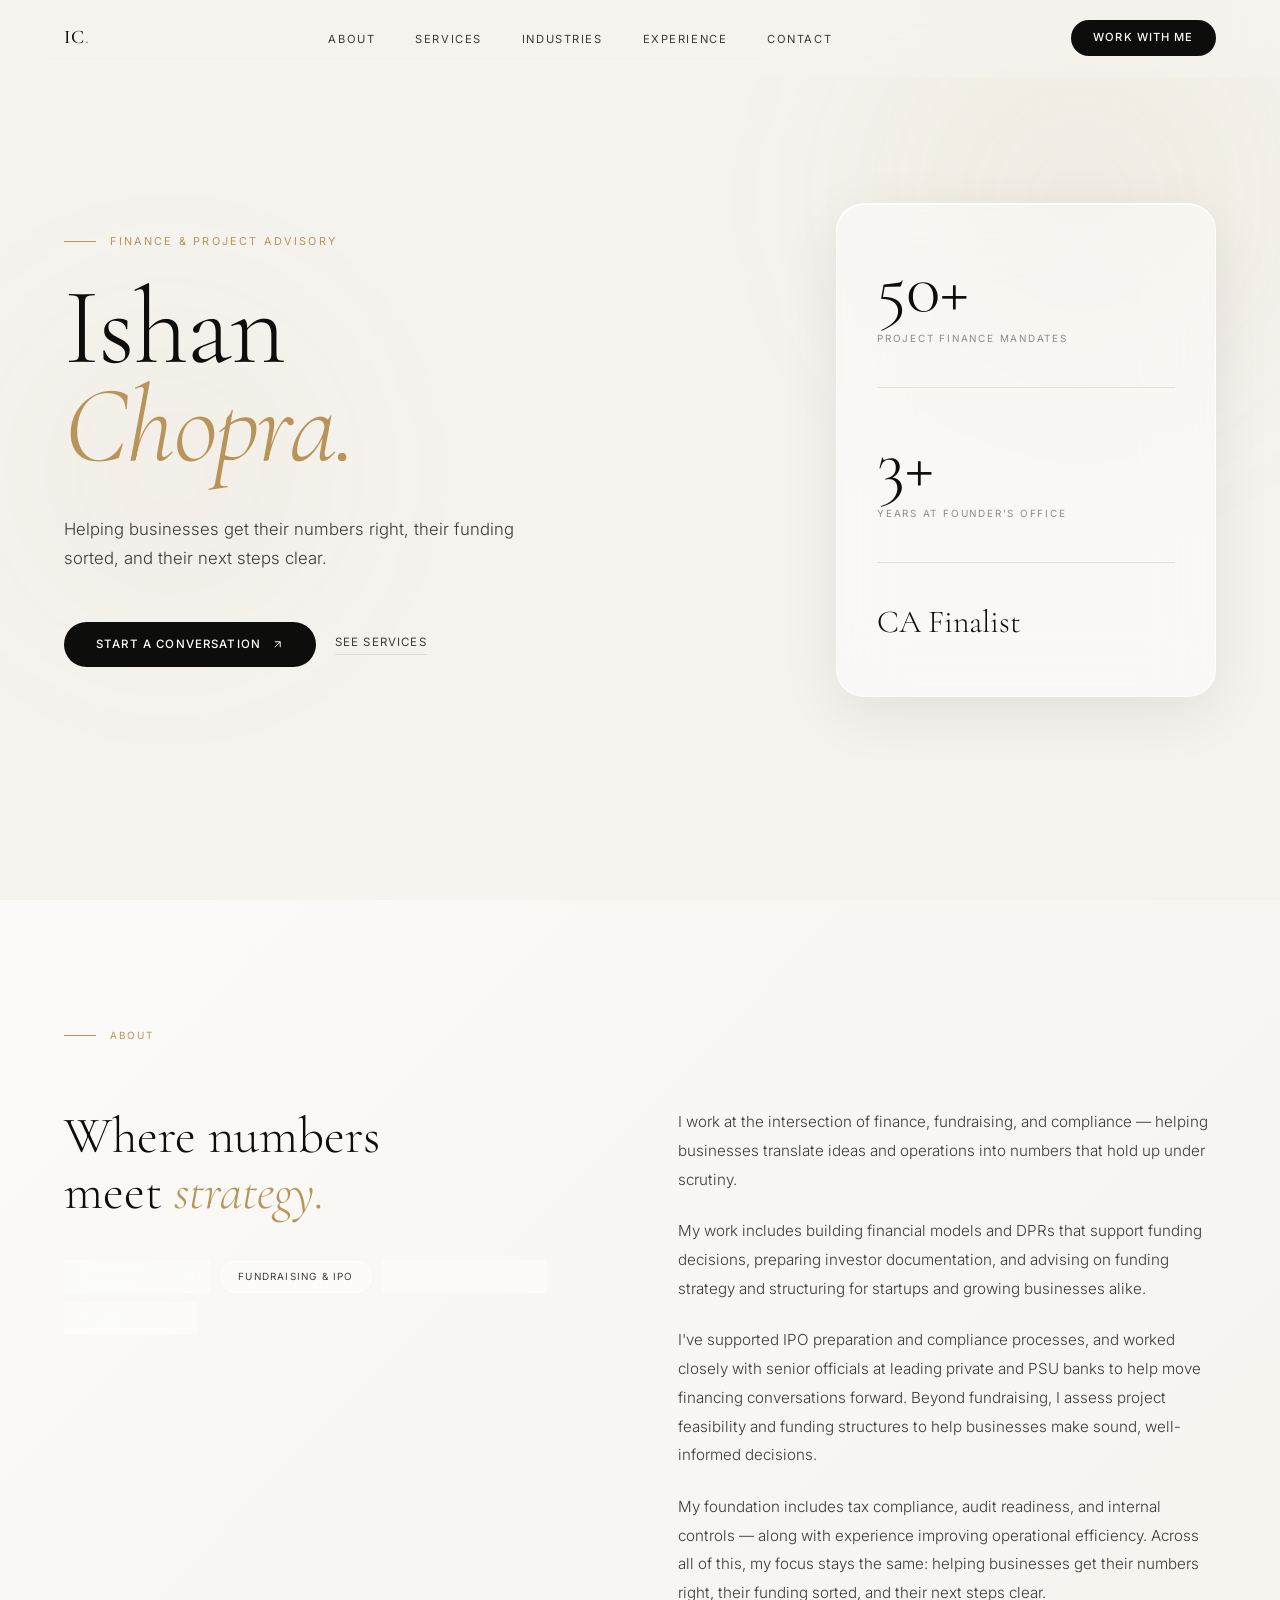
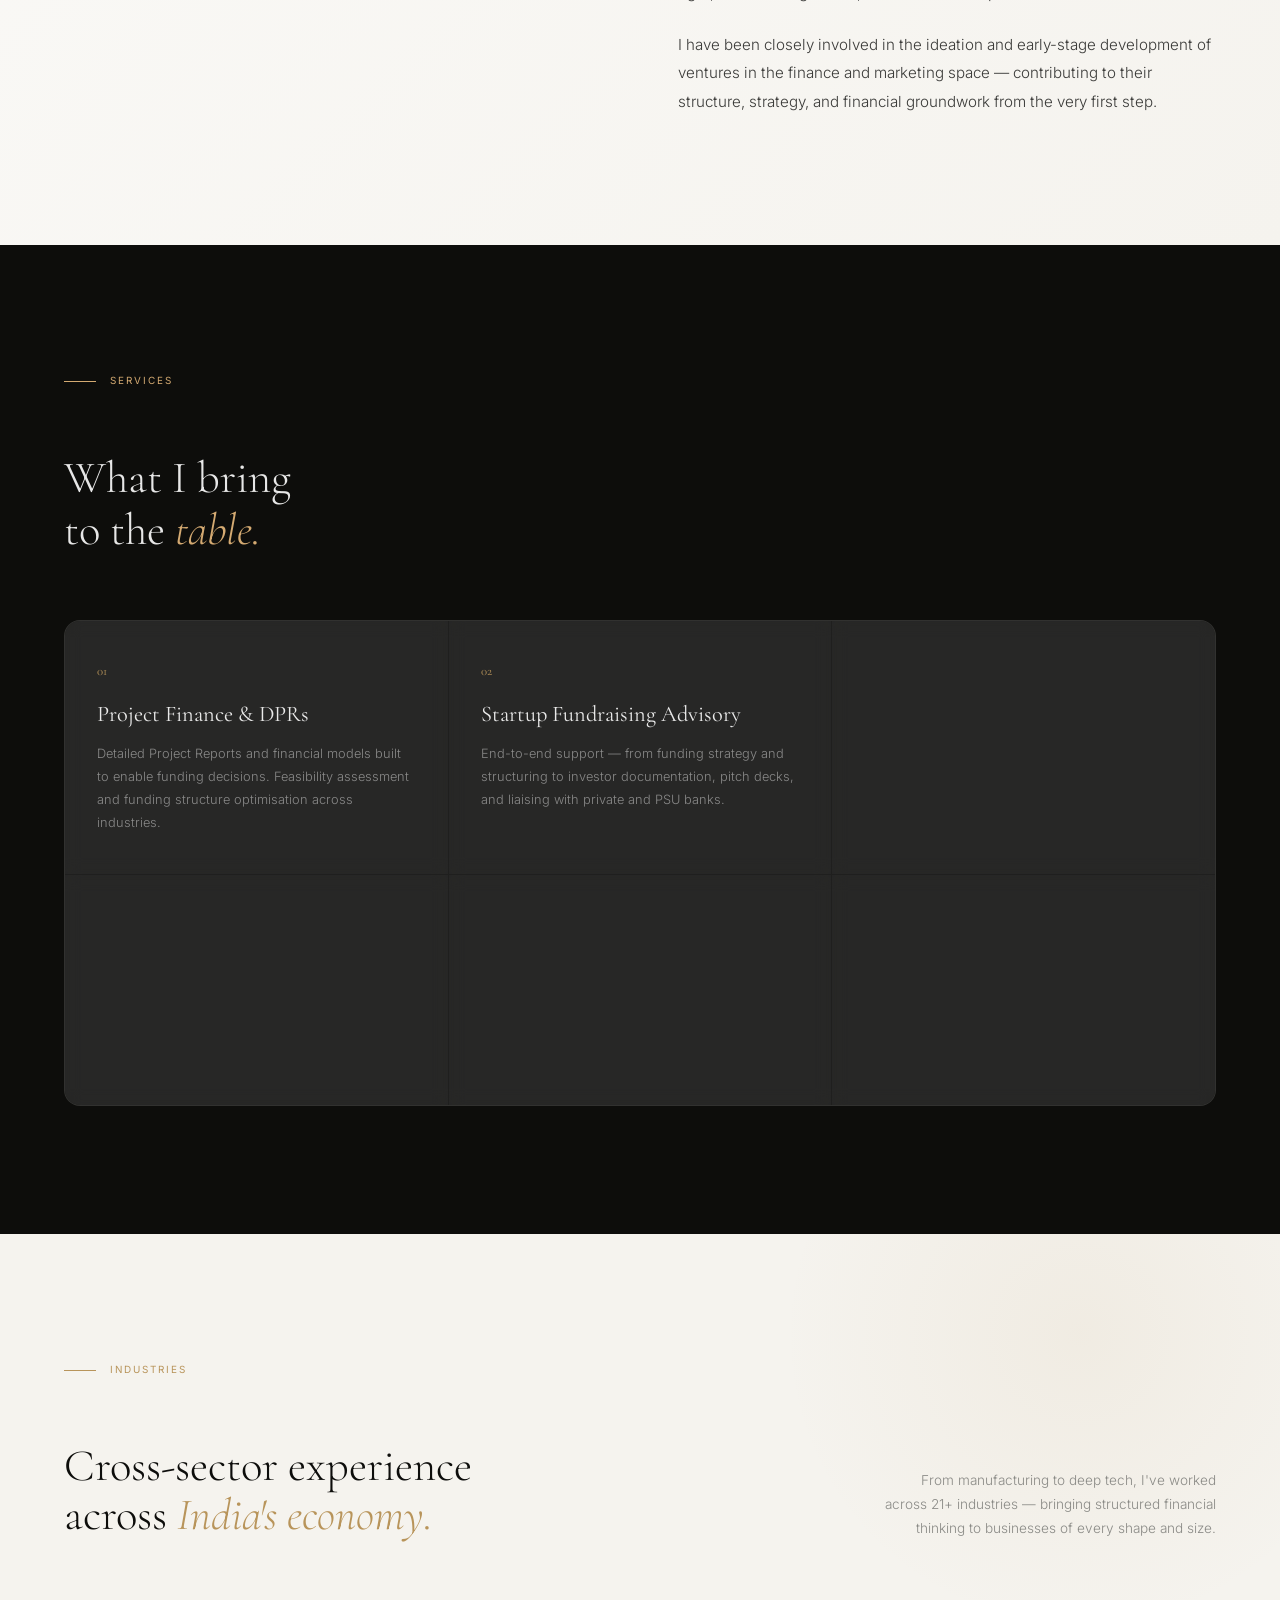
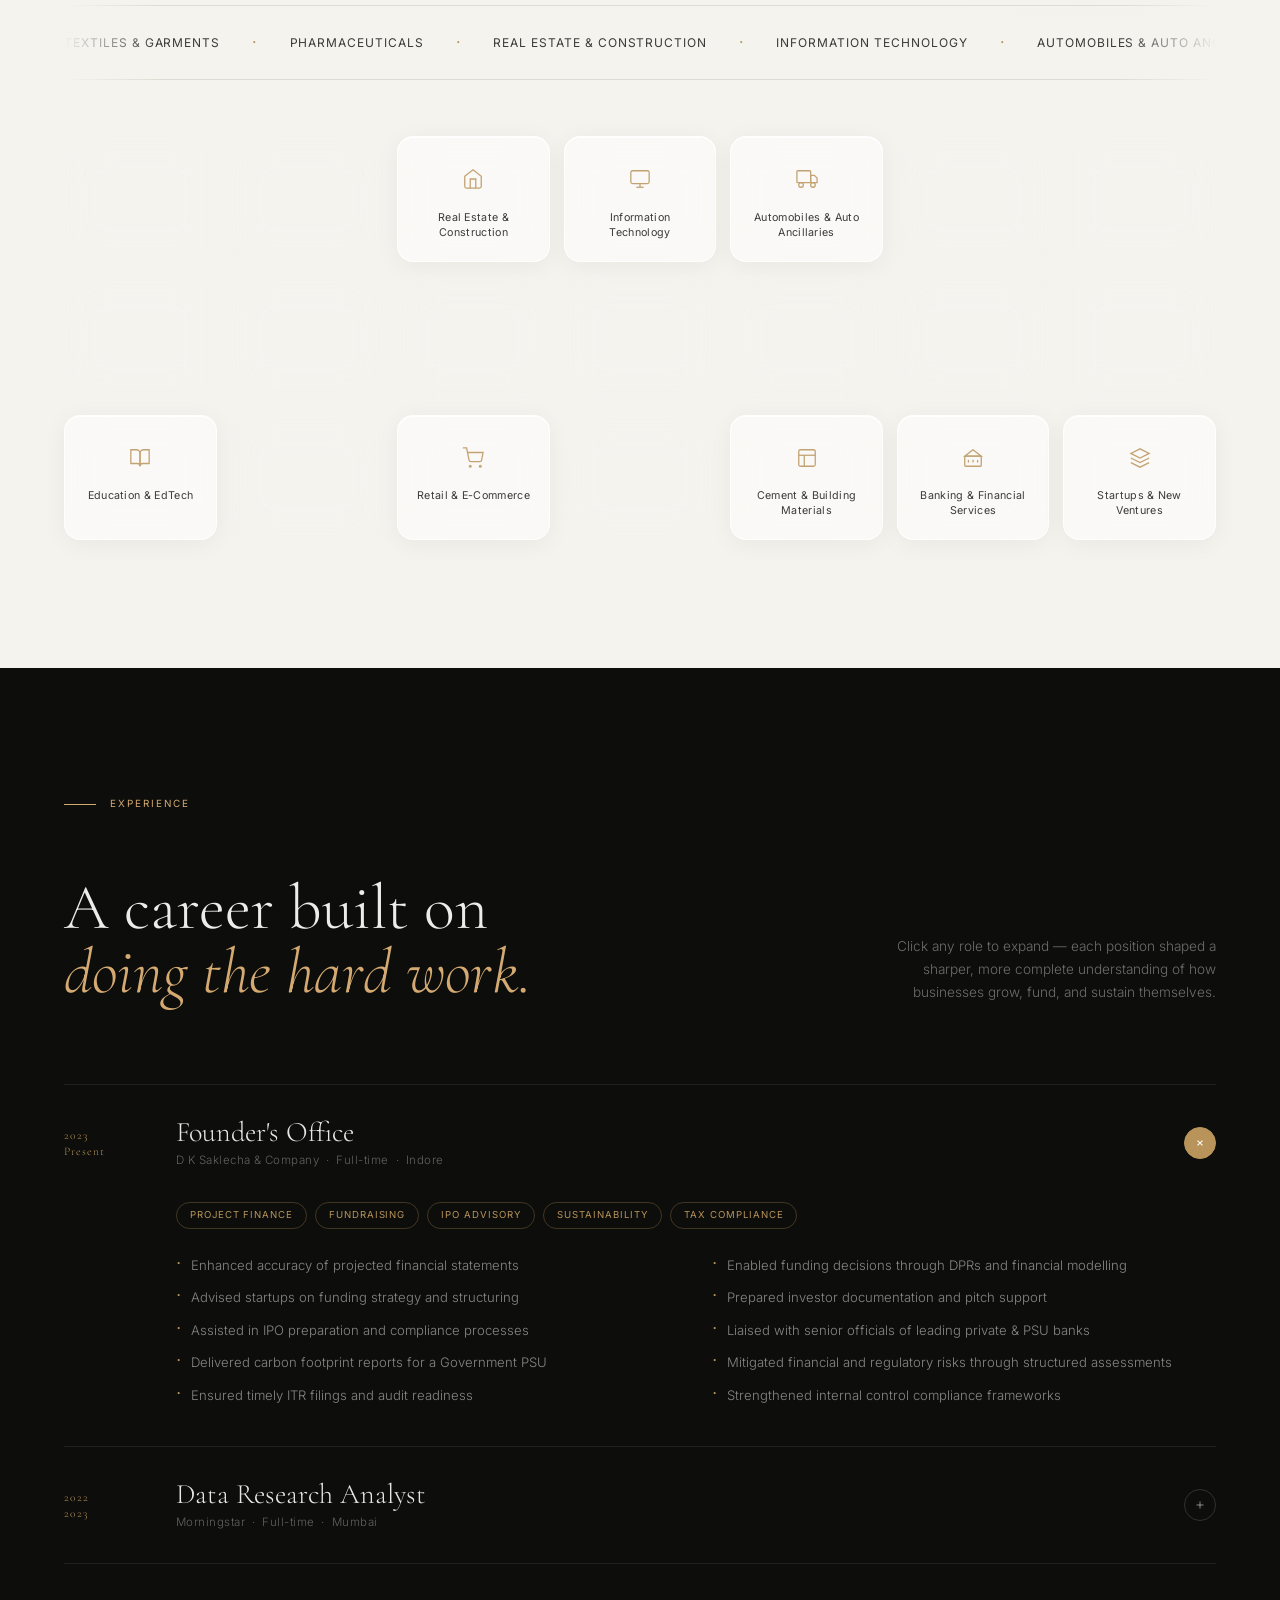
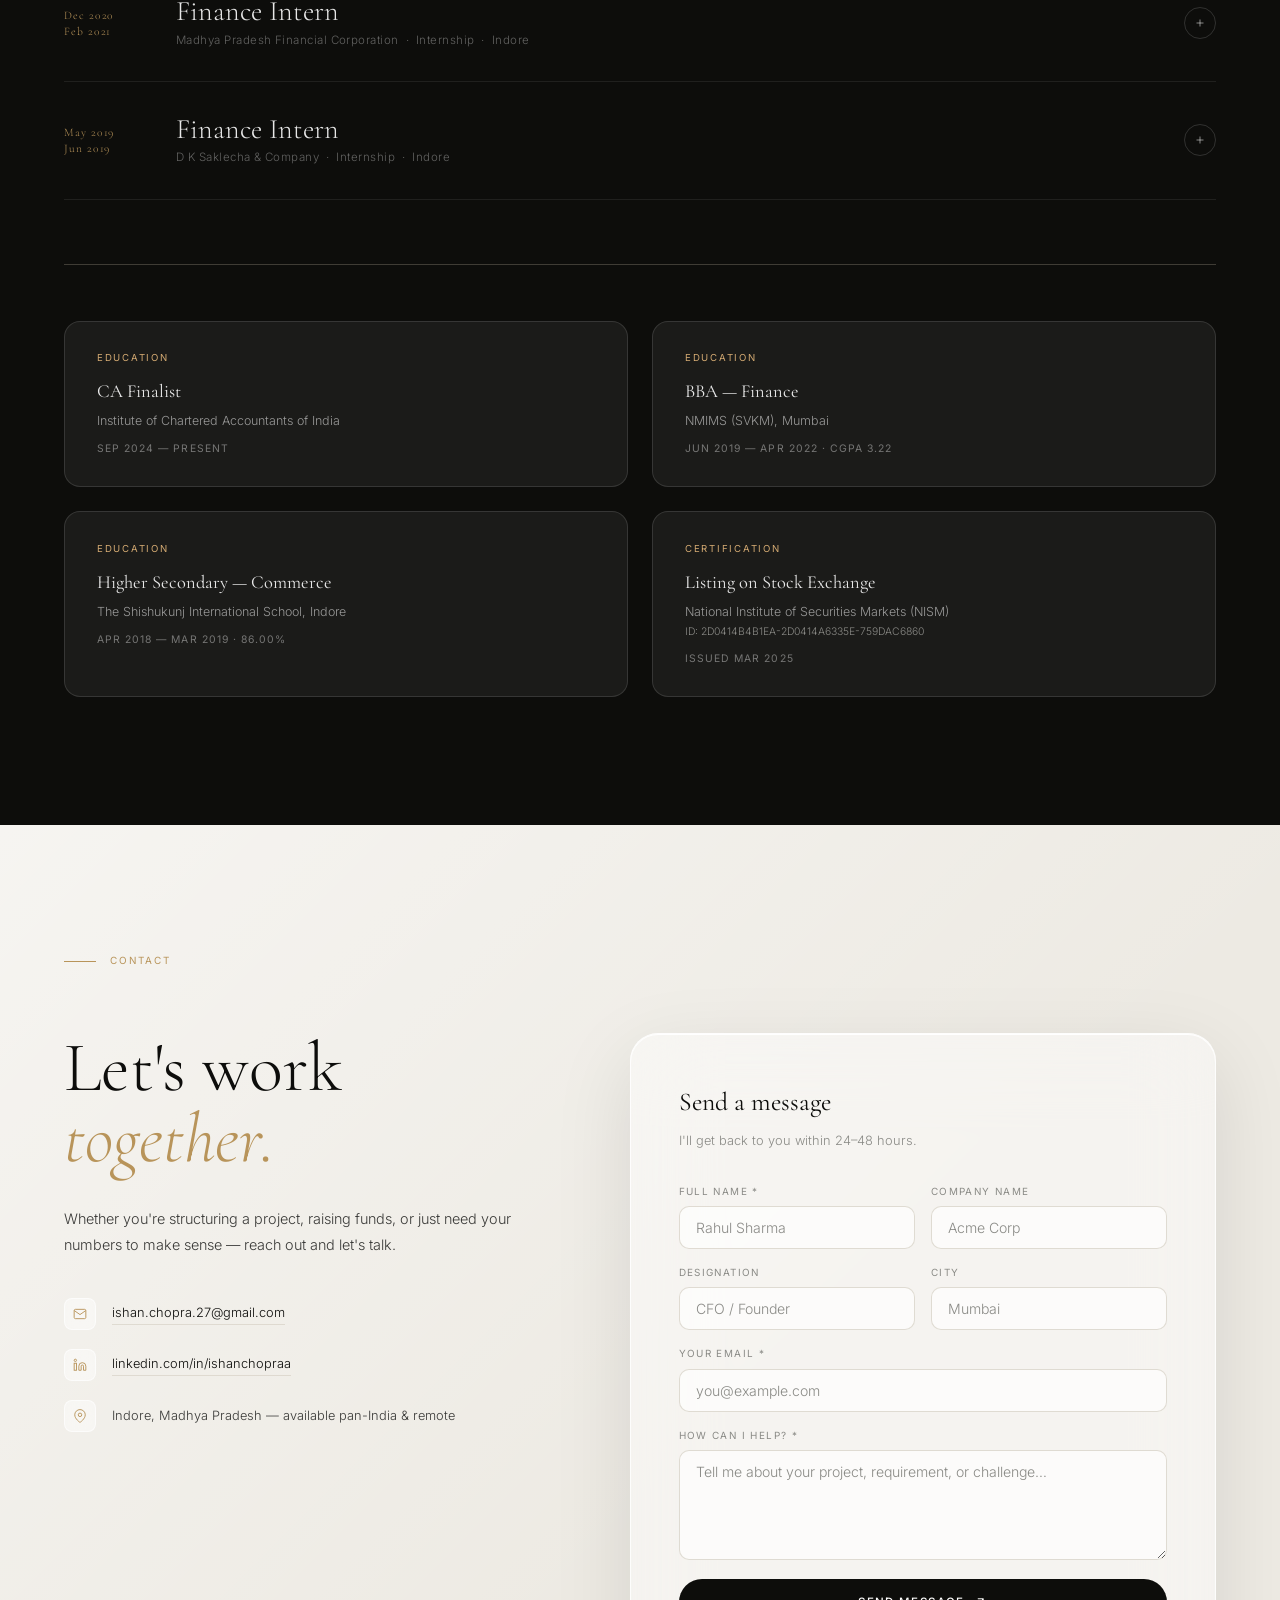
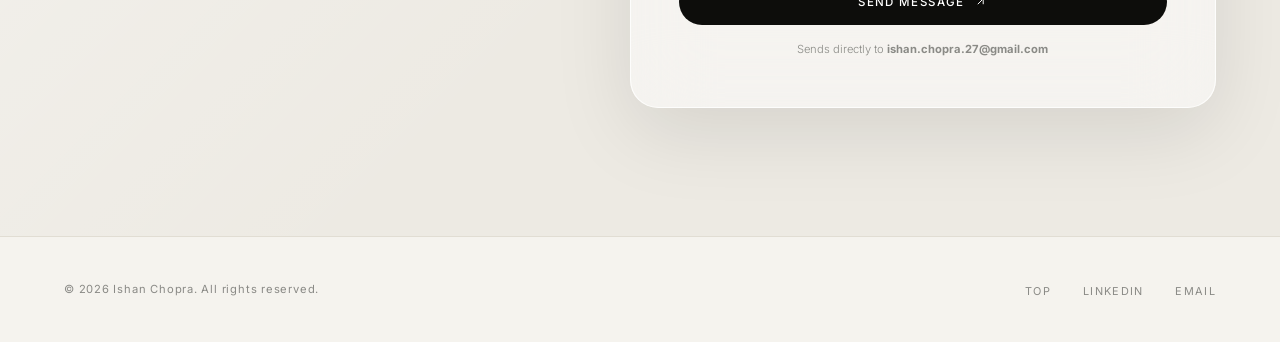
==== commit 3263b3ba: "index.html" ====
--- a/index.html
+++ b/index.html
@@ -20,8 +20,8 @@
 <meta name="twitter:title" content="Ishan Chopra — Finance & Project Advisory">
 <meta name="twitter:description" content="Helping businesses get their numbers right, their funding sorted, and their next steps clear.">
 
-<link rel="icon" type="image/png" href="[data-uri]">
-<link rel="apple-touch-icon" href="[data-uri]">
+<link rel="icon" type="image/png" href="/favicon.png">
+<link rel="apple-touch-icon" href="/favicon.png">
 <link rel="preconnect" href="https://fonts.googleapis.com">
 <link rel="preconnect" href="https://fonts.gstatic.com" crossorigin>
 <link href="https://fonts.googleapis.com/css2?family=Cormorant+Garamond:ital,wght@0,300;0,400;0,500;0,600;1,300;1,400&family=Inter:wght@300;400;500;600&display=swap" rel="stylesheet">
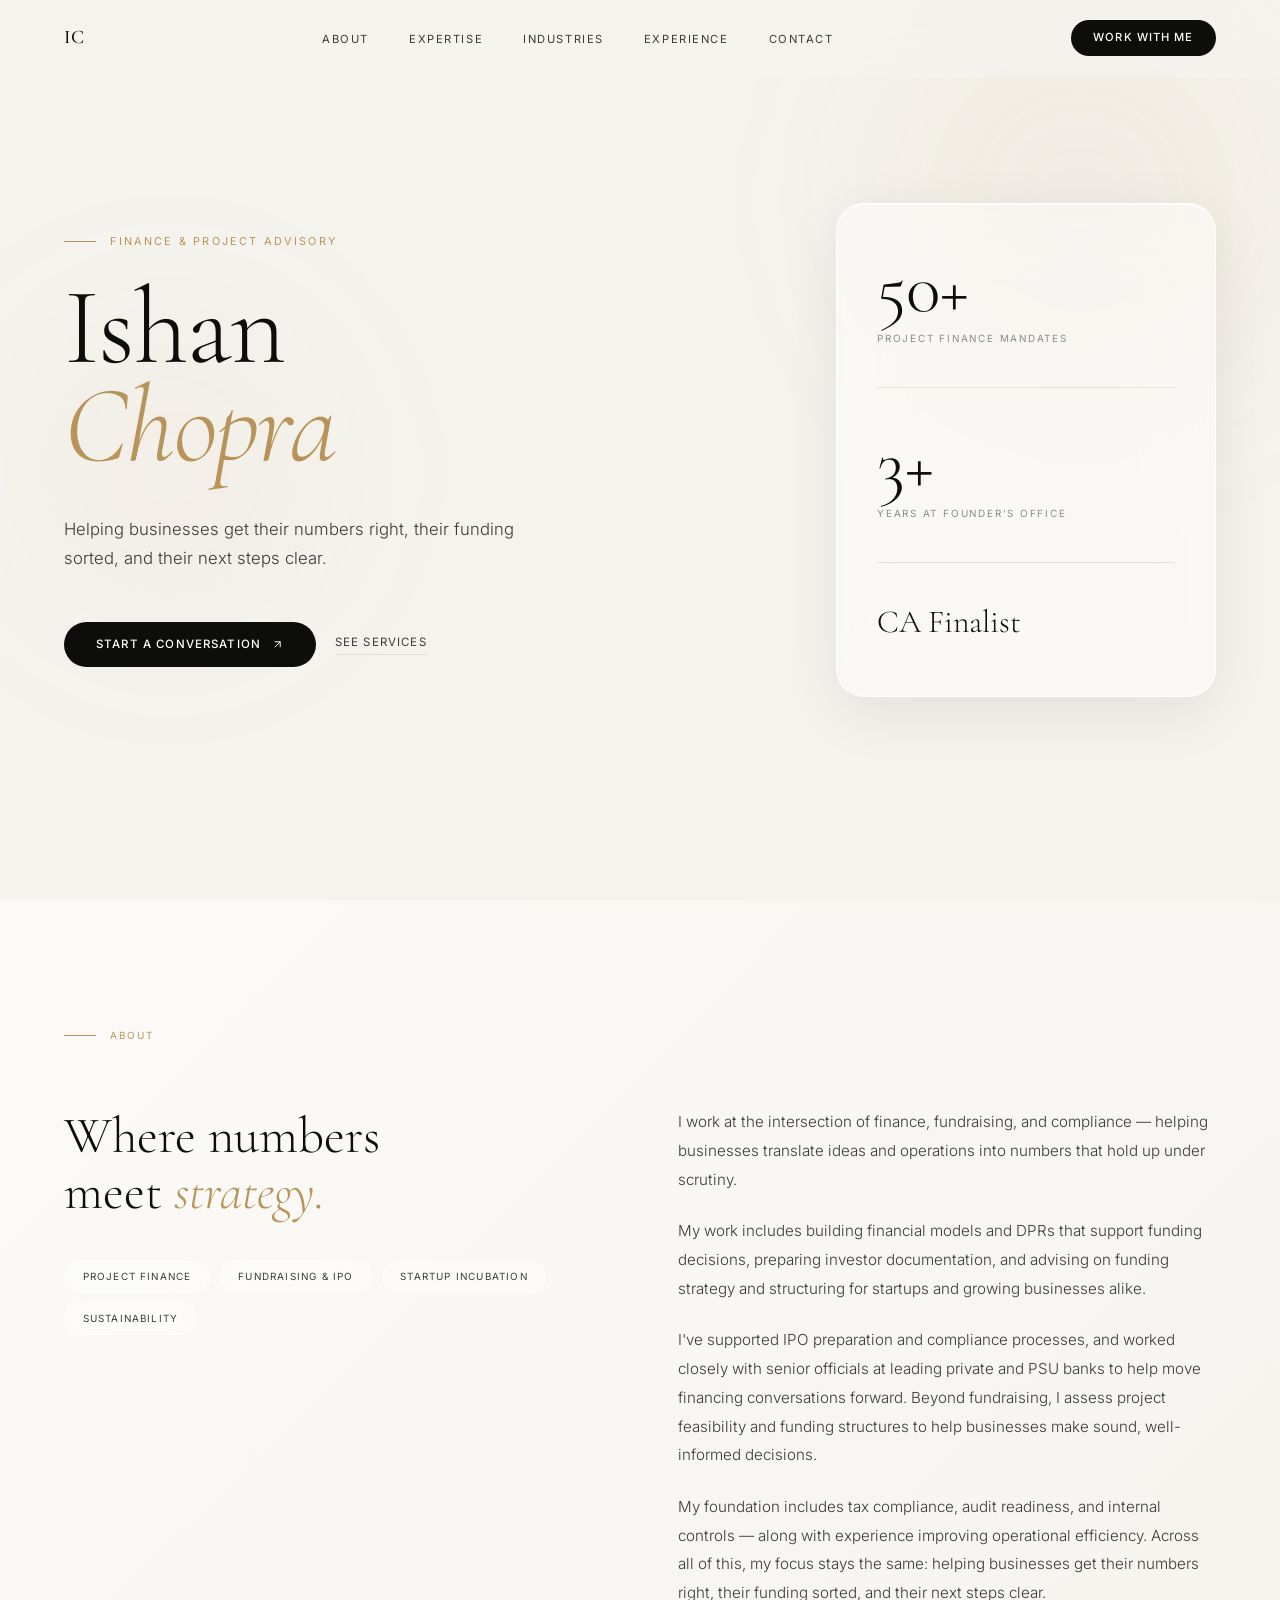
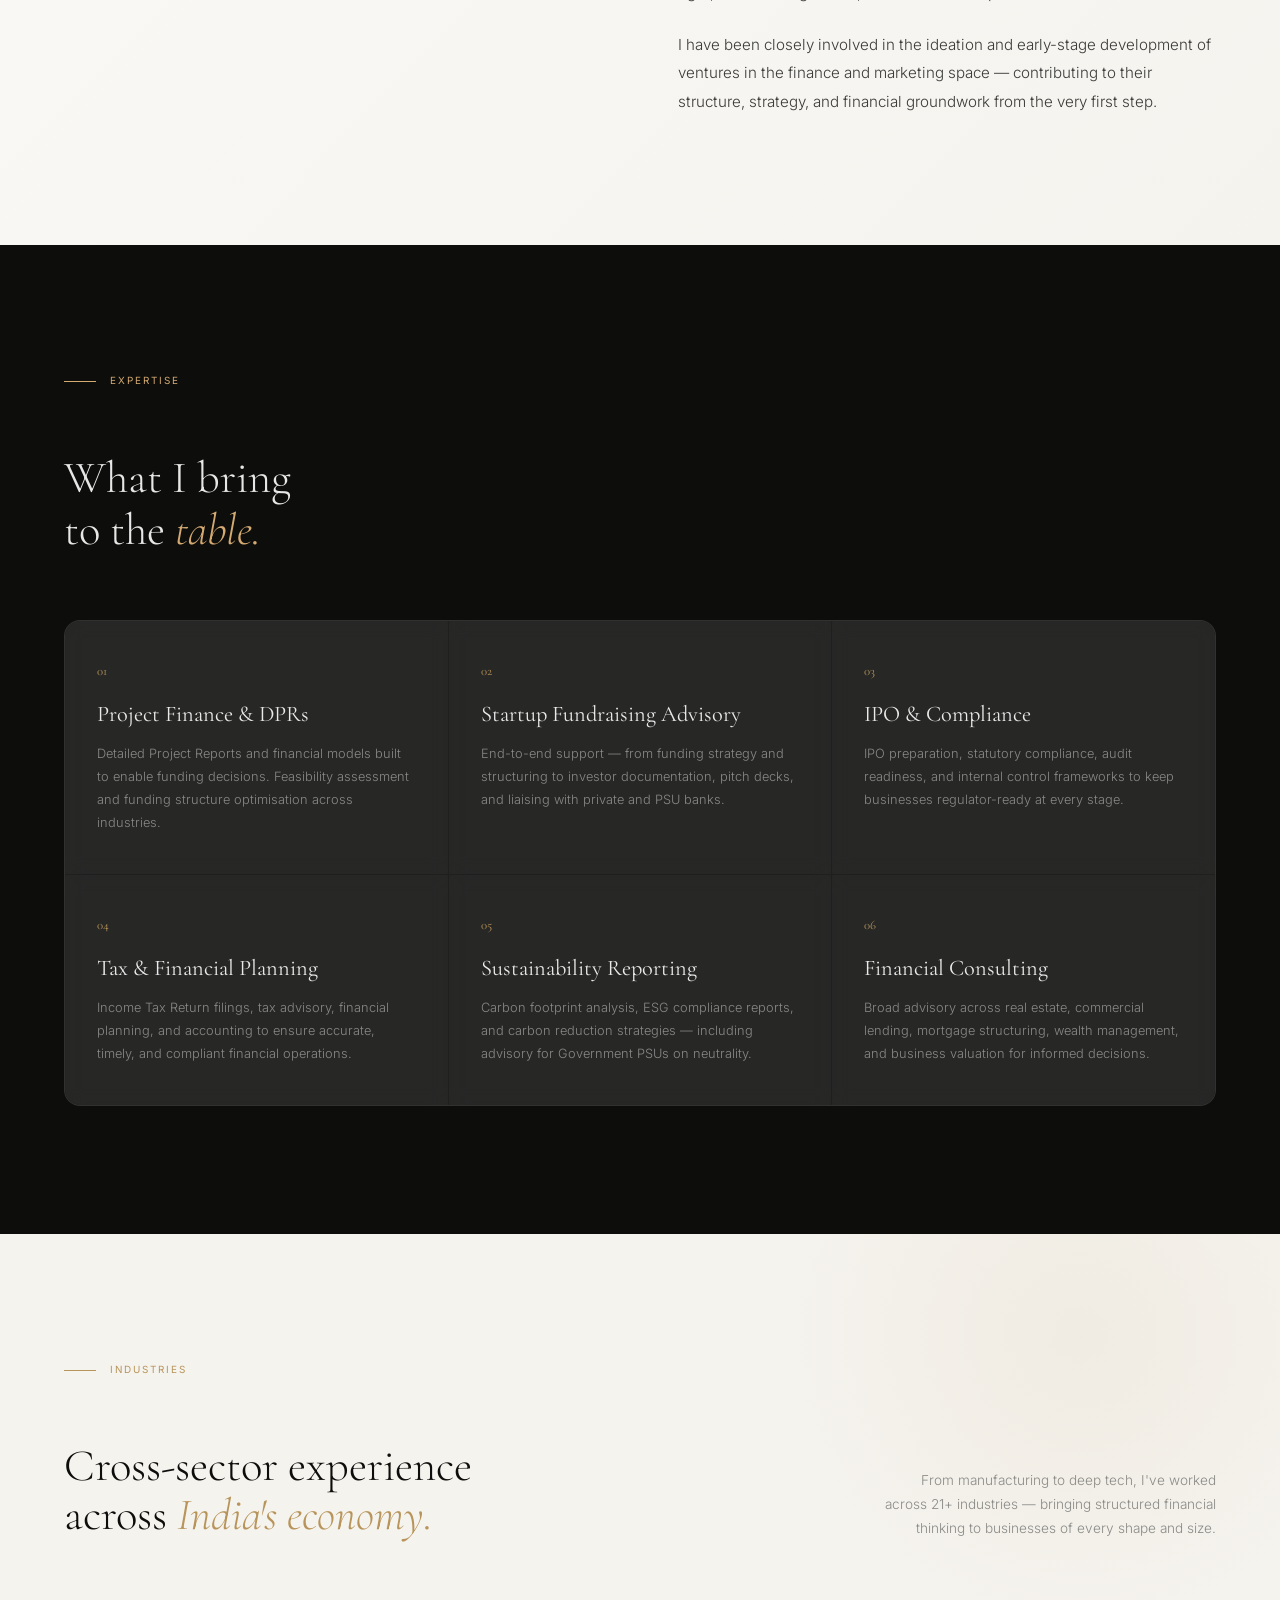
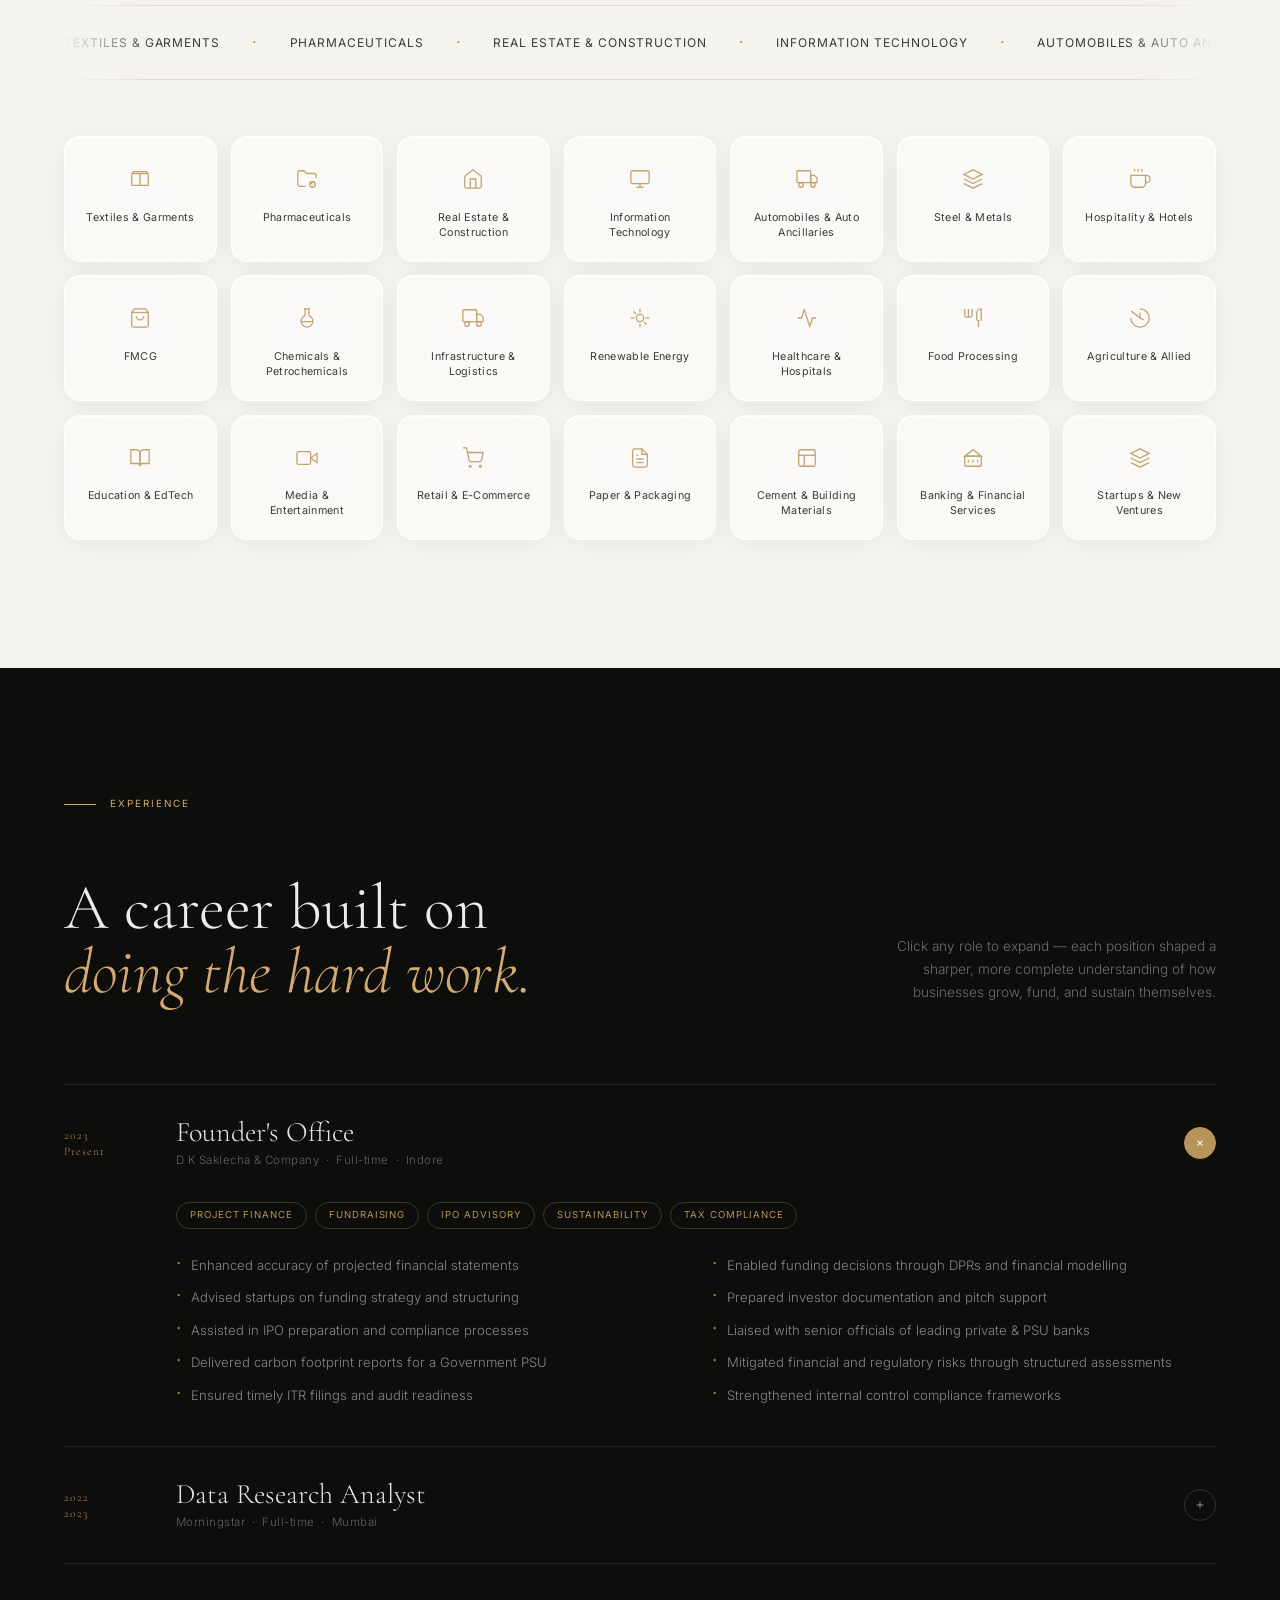
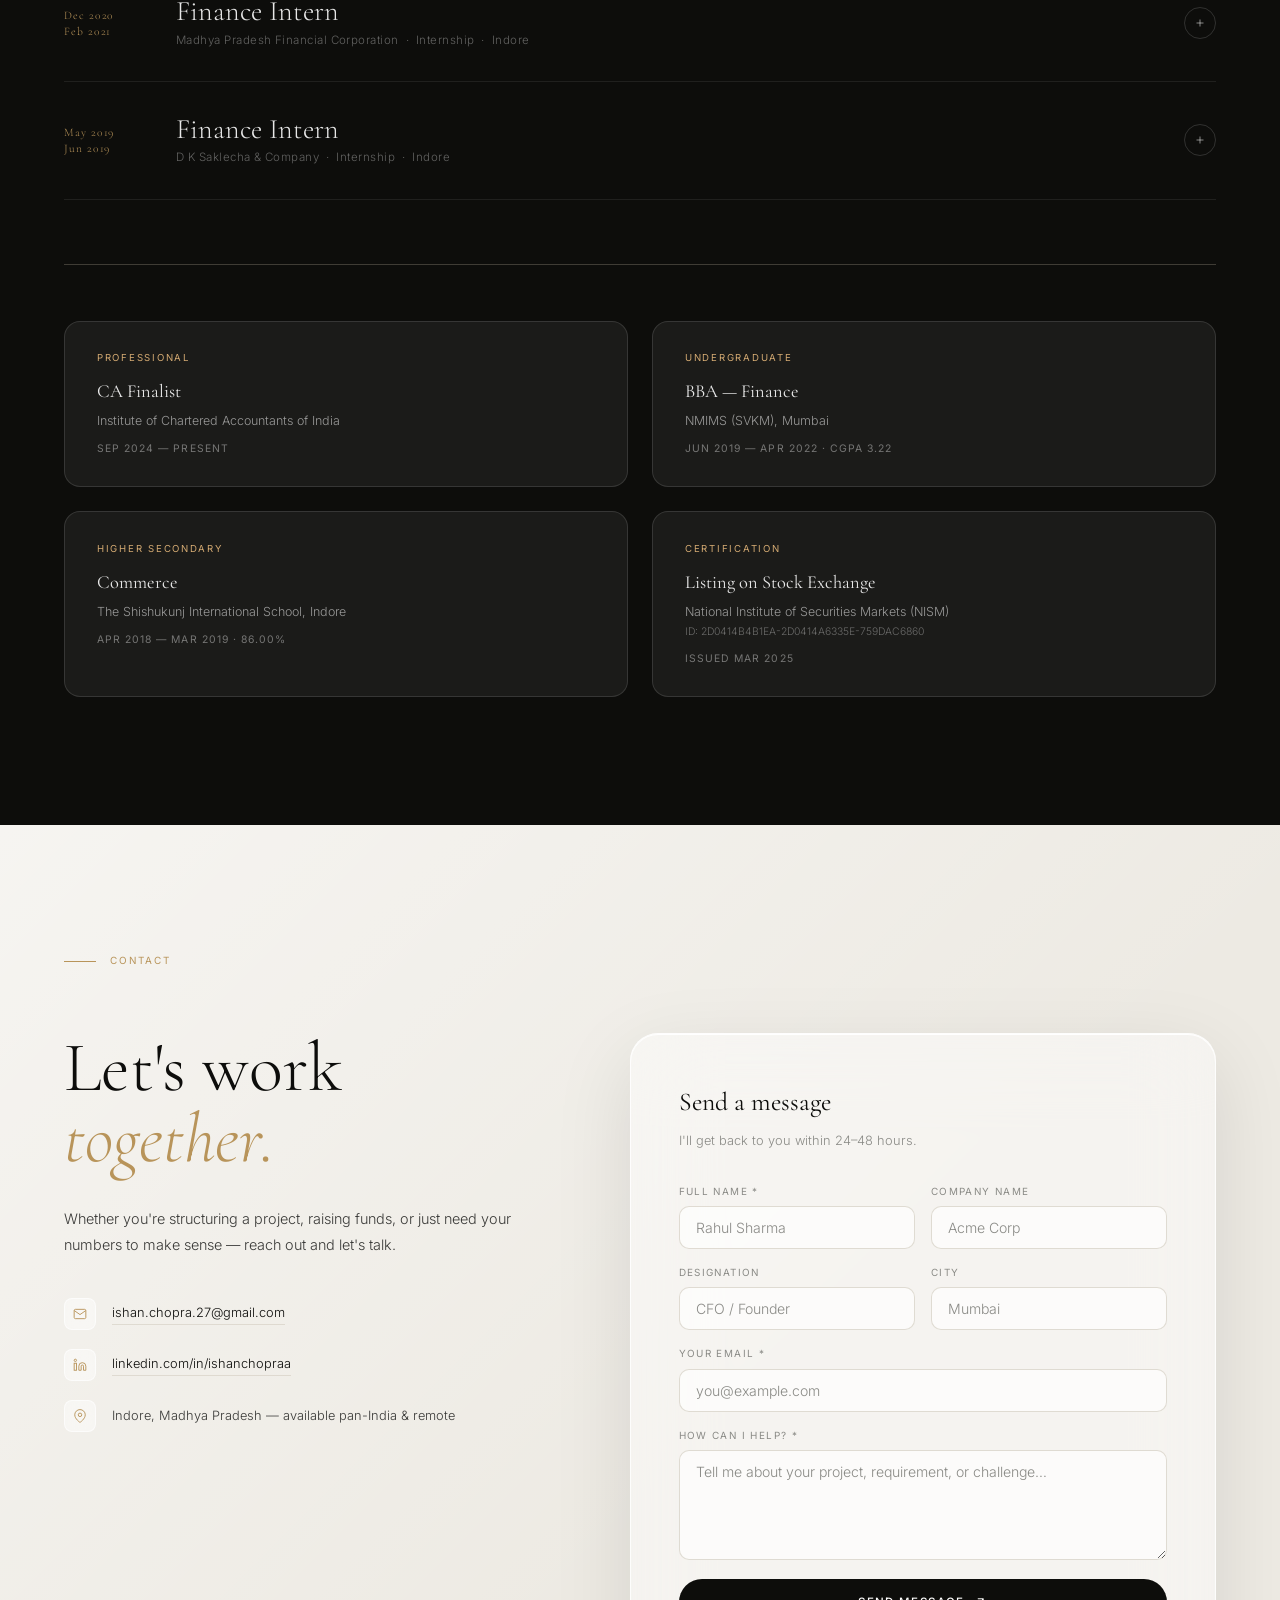
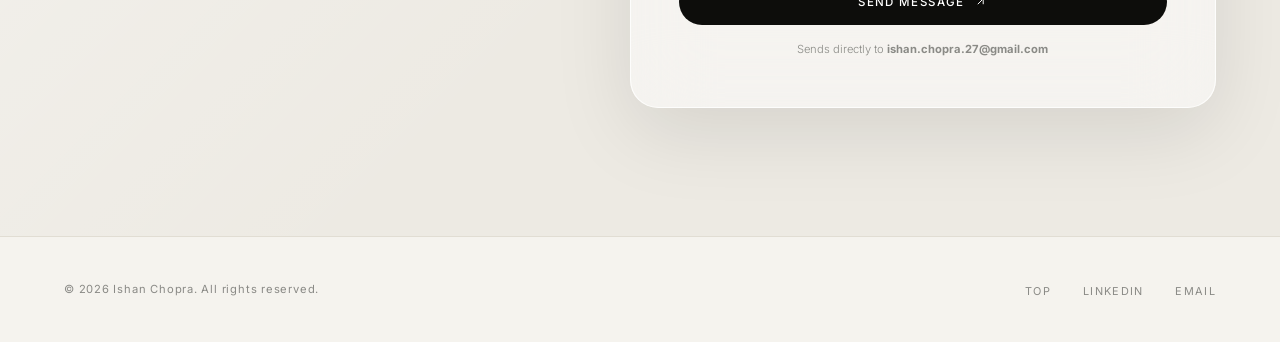
==== commit 9ce9c4ae: "index.html" ====
--- a/index.html
+++ b/index.html
@@ -20,8 +20,8 @@
 <meta name="twitter:title" content="Ishan Chopra — Finance & Project Advisory">
 <meta name="twitter:description" content="Helping businesses get their numbers right, their funding sorted, and their next steps clear.">
 
-<link rel="icon" type="image/png" href="/favicon.png">
-<link rel="apple-touch-icon" href="/favicon.png">
+<link rel="icon" type="image/png" href="[data-uri]">
+<link rel="apple-touch-icon" href="[data-uri]">
 <link rel="preconnect" href="https://fonts.googleapis.com">
 <link rel="preconnect" href="https://fonts.gstatic.com" crossorigin>
 <link href="https://fonts.googleapis.com/css2?family=Cormorant+Garamond:ital,wght@0,300;0,400;0,500;0,600;1,300;1,400&family=Inter:wght@300;400;500;600&display=swap" rel="stylesheet">
@@ -567,10 +567,10 @@
 <!-- ─── NAV ─── -->
 <header>
   <nav id="nav" role="navigation" aria-label="Main navigation">
-    <a href="#" class="nav-logo" aria-label="Ishan Chopra – Home">IC<span>.</span></a>
+    <a href="#" class="nav-logo" aria-label="Ishan Chopra – Home">IC</a>
     <ul class="nav-links">
       <li><a href="#about">About</a></li>
-      <li><a href="#services">Services</a></li>
+      <li><a href="#services">Expertise</a></li>
       <li><a href="#industries">Industries</a></li>
     <li><a href="#experience">Experience</a></li>
       <li><a href="#contact">Contact</a></li>
@@ -585,7 +585,7 @@
 <section class="section-wrap hero" id="home" aria-label="Introduction">
   <div class="hero-left">
     <p class="hero-eyebrow reveal">Finance &amp; Project Advisory</p>
-    <h1 class="hero-name reveal">Ishan<br><em>Chopra.</em></h1>
+    <h1 class="hero-name reveal">Ishan<br><em>Chopra</em></h1>
     <p class="hero-tagline reveal">Helping businesses get their numbers right, their funding sorted, and their next steps clear.</p>
     <div class="hero-actions reveal">
       <a href="#contact" class="btn-primary">
@@ -639,9 +639,9 @@
 </section>
 
 <!-- ─── SERVICES ─── -->
-<section class="services-wrap" id="services" aria-label="Services offered">
+<section class="services-wrap" id="services" aria-label="Areas of expertise">
   <div class="section-wrap">
-    <p class="section-label reveal" aria-hidden="true">Services</p>
+    <p class="section-label reveal" aria-hidden="true">Expertise</p>
     <h2 class="services-headline reveal">What I bring<br>to the <em>table.</em></h2>
     <div class="services-grid reveal">
       <div class="service-item">
@@ -998,20 +998,20 @@
 
         <div class="edu-certs-grid reveal">
           <div class="edu-card">
-            <p class="edu-card-type">Education</p>
+            <p class="edu-card-type">Professional</p>
             <p class="edu-card-title">CA Finalist</p>
             <p class="edu-card-sub">Institute of Chartered Accountants of India</p>
             <p class="edu-card-year">Sep 2024 — Present</p>
           </div>
           <div class="edu-card">
-            <p class="edu-card-type">Education</p>
+            <p class="edu-card-type">Undergraduate</p>
             <p class="edu-card-title">BBA — Finance</p>
             <p class="edu-card-sub">NMIMS (SVKM), Mumbai</p>
             <p class="edu-card-year">Jun 2019 — Apr 2022 · CGPA 3.22</p>
           </div>
           <div class="edu-card">
-            <p class="edu-card-type">Education</p>
-            <p class="edu-card-title">Higher Secondary — Commerce</p>
+            <p class="edu-card-type">Higher Secondary</p>
+            <p class="edu-card-title">Commerce</p>
             <p class="edu-card-sub">The Shishukunj International School, Indore</p>
             <p class="edu-card-year">Apr 2018 — Mar 2019 · 86.00%</p>
           </div>
@@ -1019,7 +1019,7 @@
             <p class="edu-card-type">Certification</p>
             <p class="edu-card-title">Listing on Stock Exchange</p>
             <p class="edu-card-sub">National Institute of Securities Markets (NISM)<br>
-            <span style="font-size:0.65rem; word-break:break-all; color:var(--ink-muted);">ID: 2D0414B4B1EA-2D0414A6335E-759DAC6860</span></p>
+            <span style="font-size:0.65rem; word-break:break-all; color:rgba(255,255,255,0.35);">ID: 2D0414B4B1EA-2D0414A6335E-759DAC6860</span></p>
             <p class="edu-card-year">Issued Mar 2025</p>
           </div>
         </div>
@@ -1066,12 +1066,7 @@
         <p class="form-title">Send a message</p>
         <p class="form-subtitle">I'll get back to you within 24–48 hours.</p>
 
-        <form id="contactForm" action="https://formsubmit.co/ishan.chopra.27@gmail.com" method="POST" novalidate>
-          <input type="hidden" name="_subject" value="New Enquiry via ishanchopraa.in">
-          <input type="hidden" name="_captcha" value="false">
-          <input type="hidden" name="_next" value="false">
-          <input type="hidden" name="_template" value="table">
-          <input type="text" name="_honey" style="display:none;" tabindex="-1" autocomplete="off">
+        <form id="contactForm" novalidate>
 
           <div class="form-grid">
             <div class="form-group">
@@ -1207,32 +1202,46 @@
     e.preventDefault();
     if (!validateForm()) return;
 
+    /* ── Loading state ── */
     submitBtn.disabled = true;
     btnText.textContent = 'Sending…';
     btnArrow.style.display = 'none';
     btnSpinner.style.display = 'block';
 
+    const payload = {
+      name:        document.getElementById('fullName').value.trim(),
+      company:     document.getElementById('company').value.trim(),
+      designation: document.getElementById('designation').value.trim(),
+      city:        document.getElementById('city').value.trim(),
+      email:       document.getElementById('email').value.trim(),
+      message:     document.getElementById('message').value.trim()
+    };
+
     try {
-      const data = new FormData(form);
-      const res  = await fetch('https://formsubmit.co/ajax/ishan.chopra.27@gmail.com', {
+      const res  = await fetch('https://contact-form-handler.carryminattee.workers.dev', {
         method: 'POST',
-        headers: { 'Accept': 'application/json' },
-        body: data
+        headers: {
+          'Content-Type': 'application/json',
+          'Accept':       'application/json'
+        },
+        body: JSON.stringify(payload)
       });
+
       const json = await res.json();
 
-      if (json.success === 'true' || json.success === true) {
+      if (res.ok && json.success) {
         form.style.display = 'none';
         document.getElementById('formSuccess').classList.add('show');
       } else {
-        throw new Error('Submission failed');
+        throw new Error(json.error || 'Submission failed');
       }
     } catch (err) {
+      console.error(err);
       btnText.textContent = 'Send message';
       btnArrow.style.display = 'block';
       btnSpinner.style.display = 'none';
       submitBtn.disabled = false;
-      alert('Something went wrong. Please email directly at ishan.chopra.27@gmail.com');
+      alert(err.message || 'Network error. Please try again or email directly at ishan.chopra.27@gmail.com');
     }
   });
 
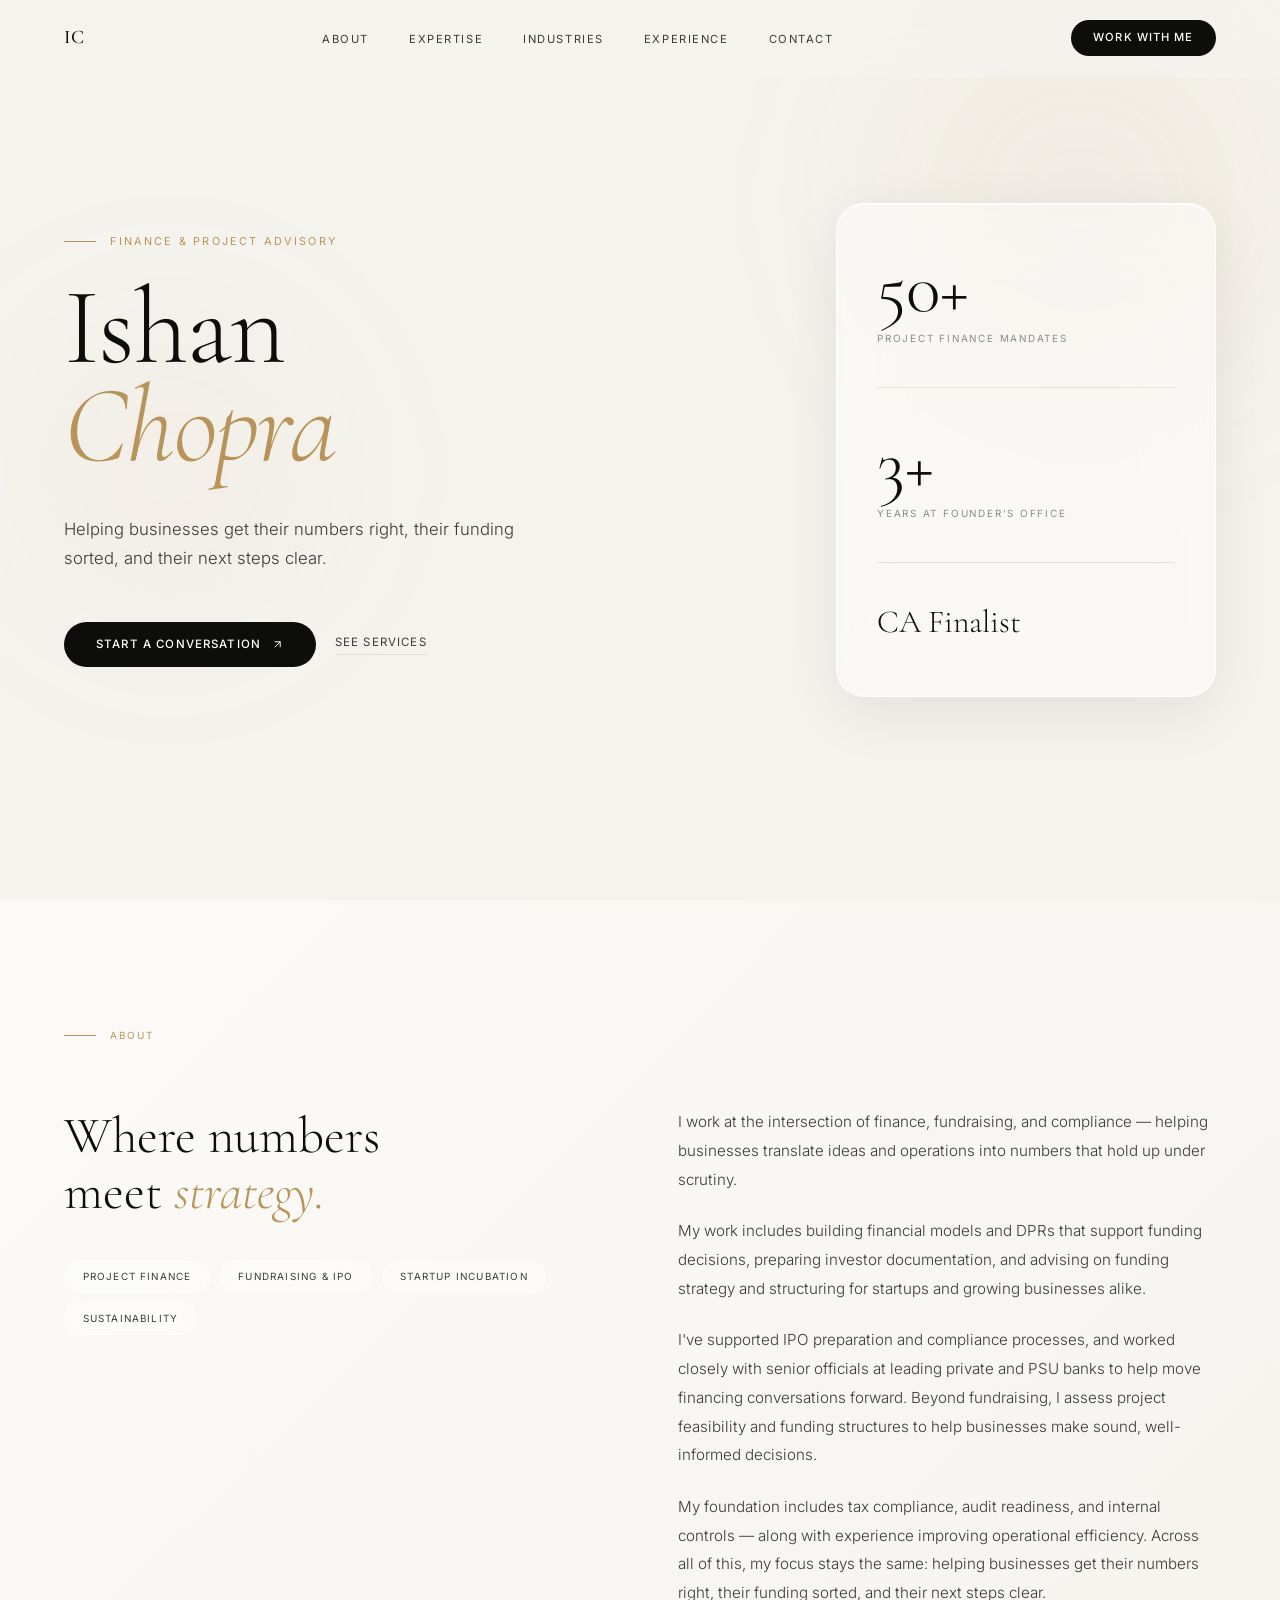
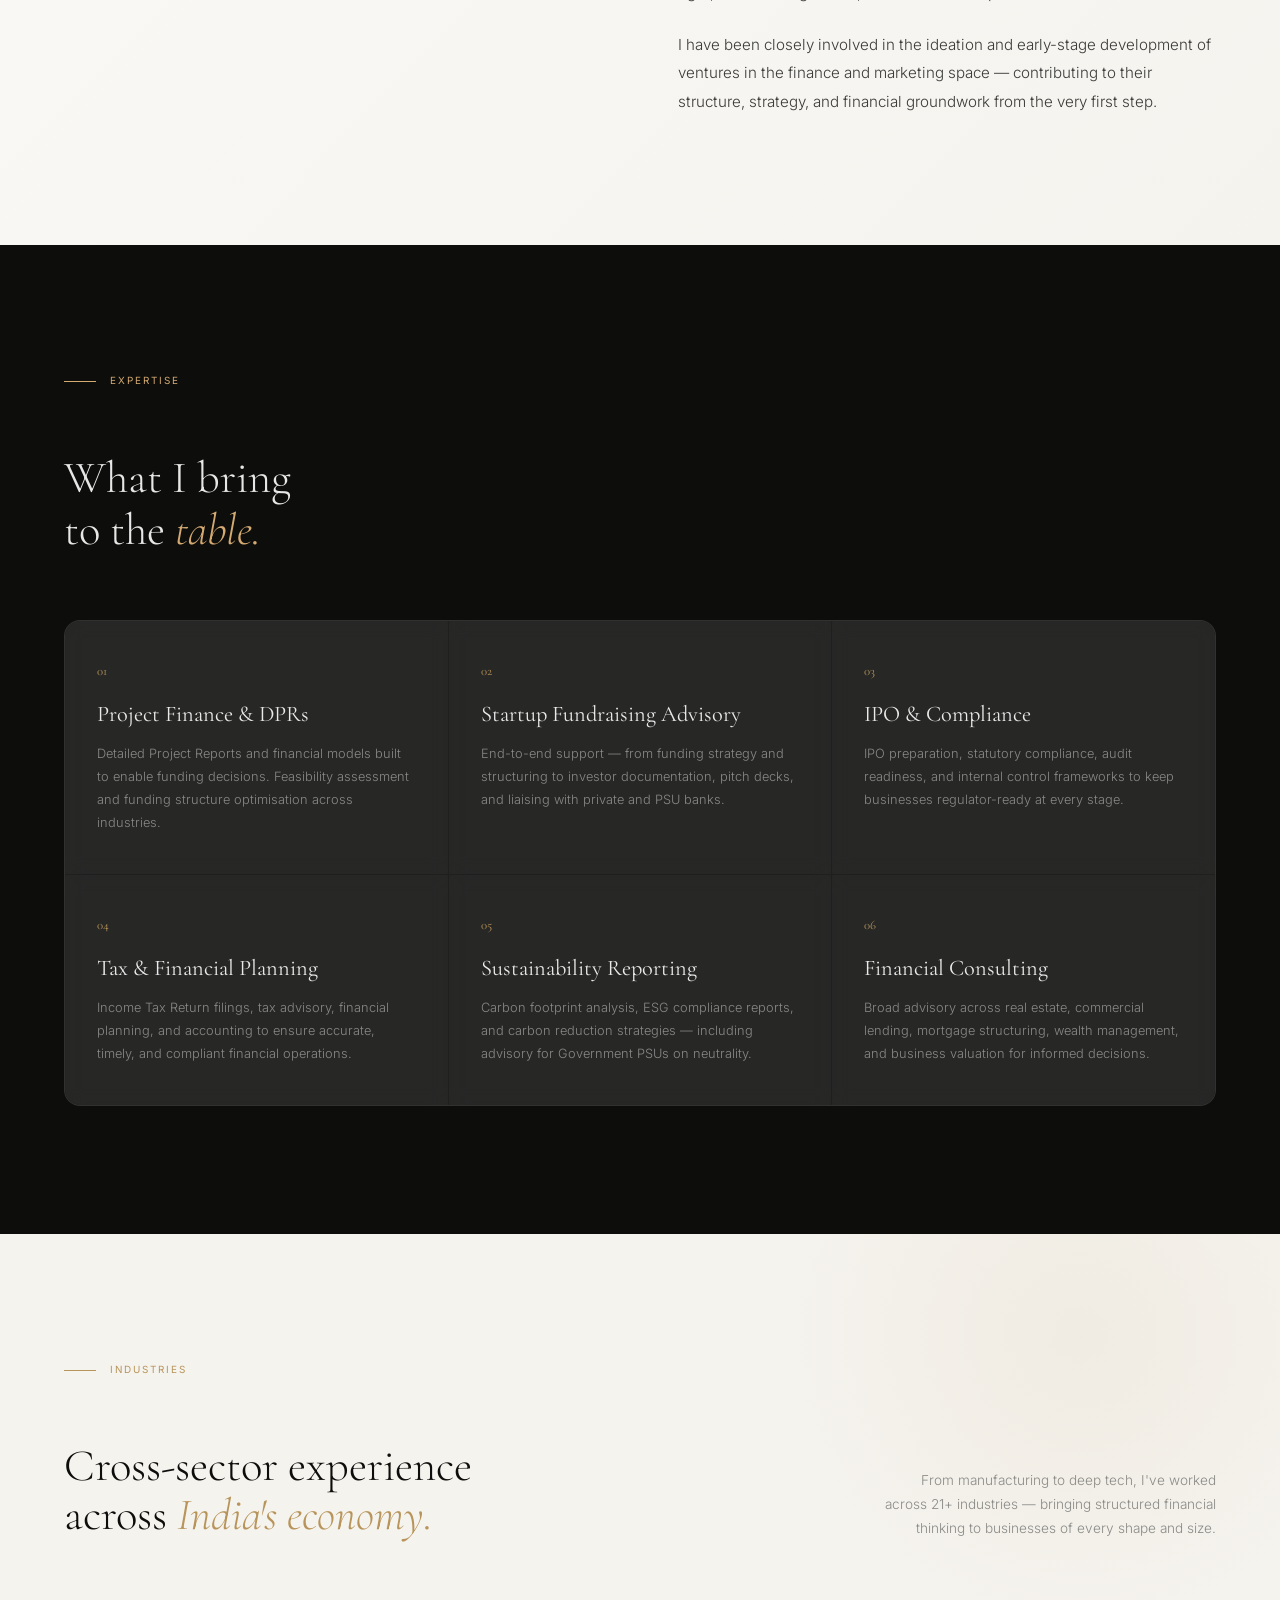
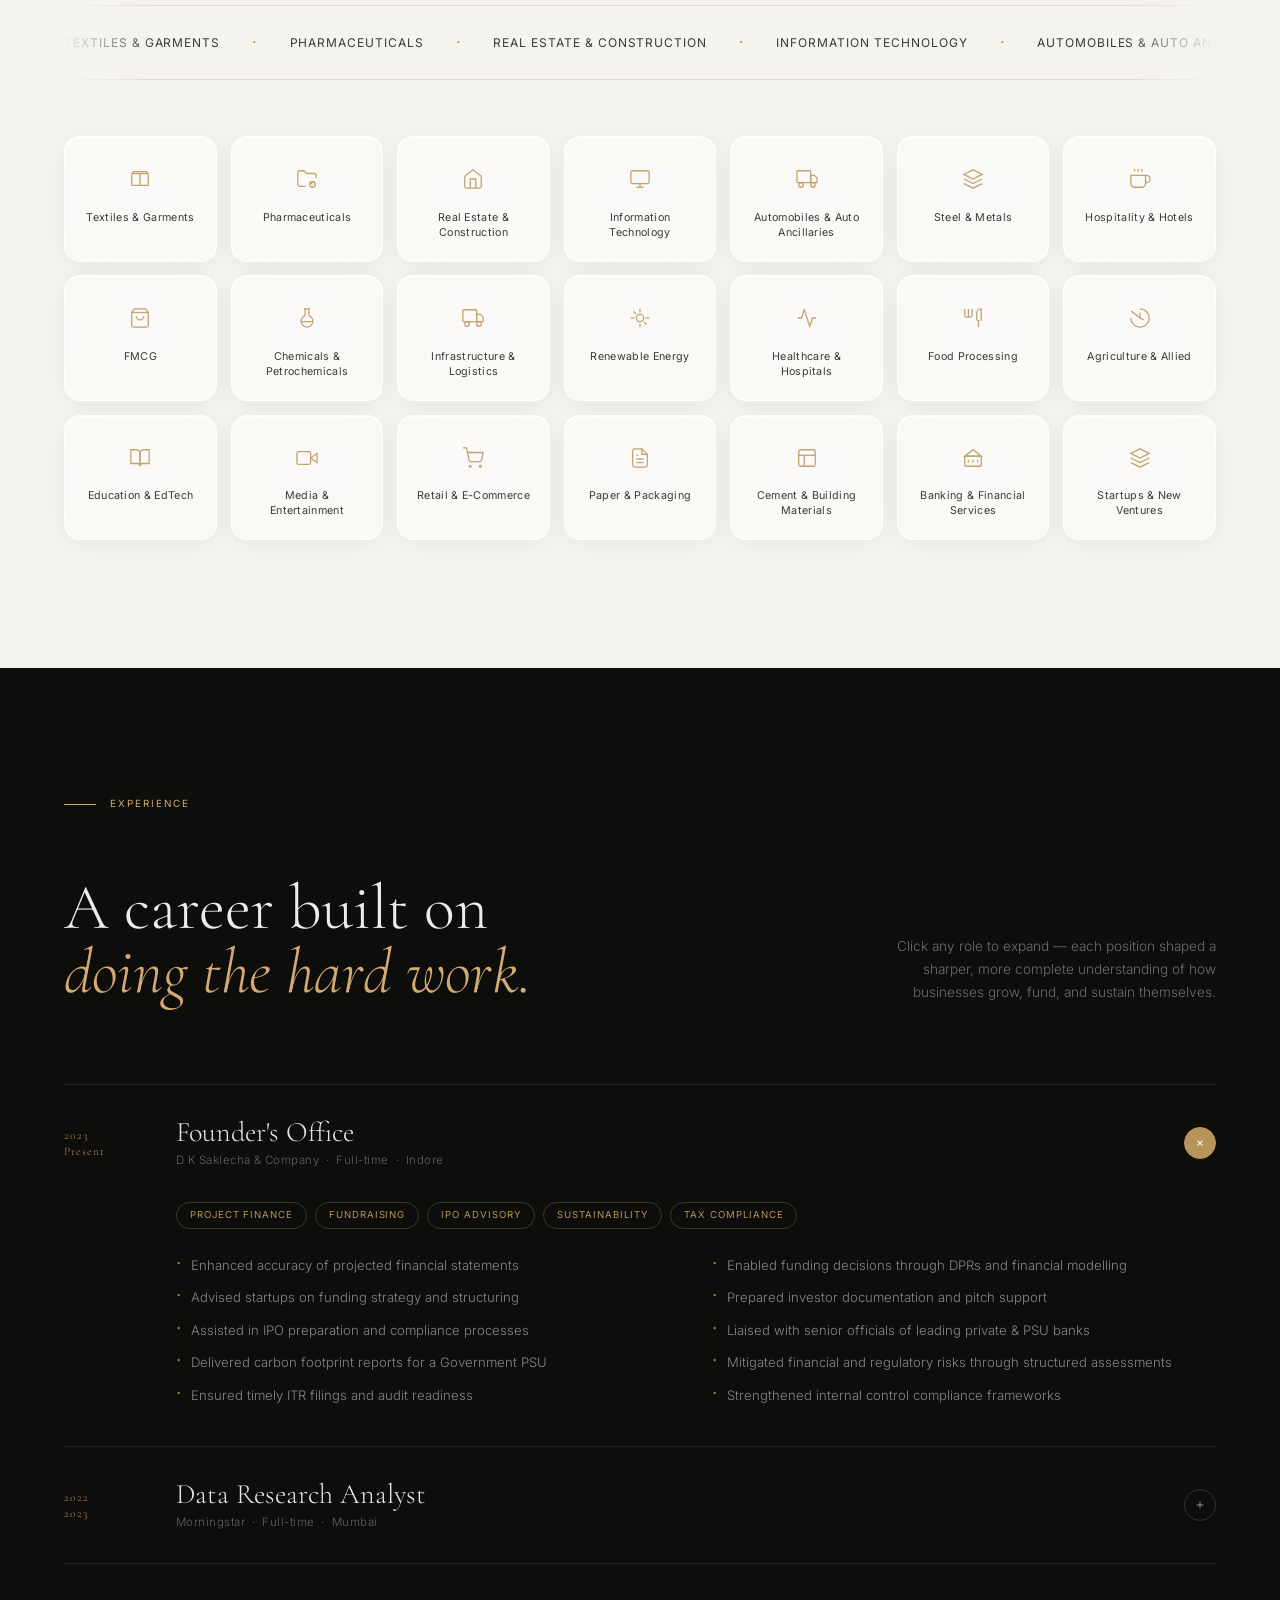
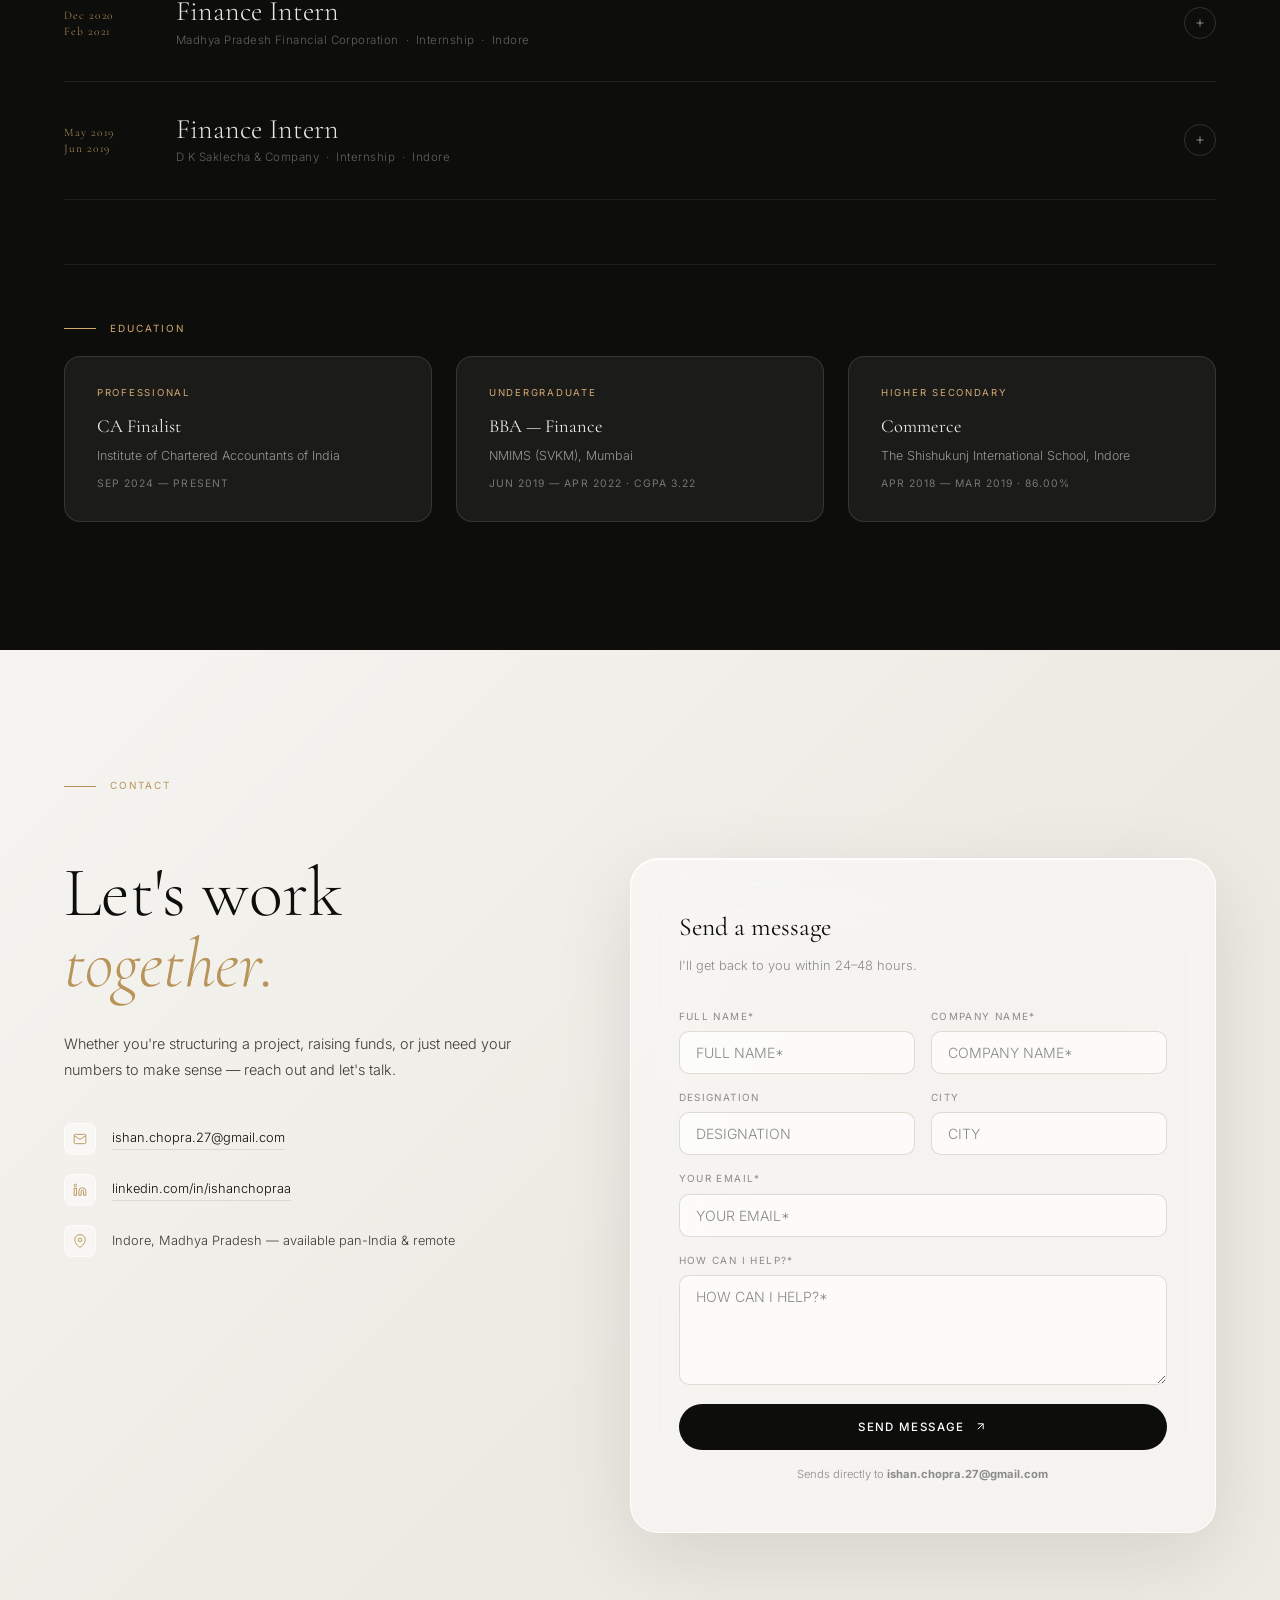
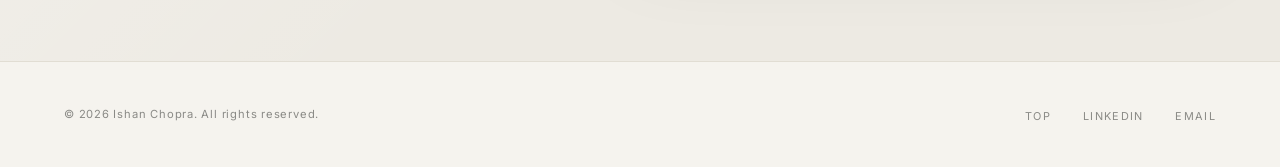
==== commit 46e14d09: "index.html" ====
--- a/index.html
+++ b/index.html
@@ -334,10 +334,19 @@
 .exp-points li::before { content: '\00b7'; color: var(--gold); flex-shrink: 0; font-size: 1.3rem; line-height: 1; }
 
 /* EDU & CERTS */
+.edu-section-head {
+  font-size: 0.62rem; letter-spacing: 0.2em; text-transform: uppercase;
+  color: var(--gold-light); margin-top: 4rem; padding-top: 3.5rem;
+  border-top: 1px solid rgba(255,255,255,0.08);
+  margin-bottom: 1.2rem;
+  display: flex; align-items: center; gap: 0.9rem;
+}
+.edu-section-head::before {
+  content: ''; display: block; width: 2rem; height: 1px; background: var(--gold-light);
+}
 .edu-certs-grid {
-  display: grid; grid-template-columns: 1fr 1fr;
-  gap: 1.5rem; margin-top: 4rem; padding-top: 3.5rem;
-  border-top: 1px solid var(--line);
+  display: grid; grid-template-columns: repeat(3, 1fr);
+  gap: 1.5rem;
 }
 .edu-card {
   background: rgba(255,255,255,0.06);
@@ -996,6 +1005,7 @@
 
     </div><!-- end accordion -->
 
+        <div class="edu-section-head reveal">Education</div>
         <div class="edu-certs-grid reveal">
           <div class="edu-card">
             <p class="edu-card-type">Professional</p>
@@ -1014,13 +1024,6 @@
             <p class="edu-card-title">Commerce</p>
             <p class="edu-card-sub">The Shishukunj International School, Indore</p>
             <p class="edu-card-year">Apr 2018 — Mar 2019 · 86.00%</p>
-          </div>
-          <div class="edu-card">
-            <p class="edu-card-type">Certification</p>
-            <p class="edu-card-title">Listing on Stock Exchange</p>
-            <p class="edu-card-sub">National Institute of Securities Markets (NISM)<br>
-            <span style="font-size:0.65rem; word-break:break-all; color:rgba(255,255,255,0.35);">ID: 2D0414B4B1EA-2D0414A6335E-759DAC6860</span></p>
-            <p class="edu-card-year">Issued Mar 2025</p>
           </div>
         </div>
 
@@ -1070,30 +1073,30 @@
 
           <div class="form-grid">
             <div class="form-group">
-              <label class="form-label" for="fullName">Full Name <span aria-hidden="true">*</span></label>
-              <input class="form-input" type="text" id="fullName" name="full_name" placeholder="Rahul Sharma" required autocomplete="name">
+              <label class="form-label" for="fullName">Full Name<span aria-hidden="true">*</span></label>
+              <input class="form-input" type="text" id="fullName" name="full_name" placeholder="FULL NAME*" required autocomplete="name">
               <span class="field-error" id="err-name" role="alert">Please enter your full name.</span>
             </div>
             <div class="form-group">
-              <label class="form-label" for="company">Company Name</label>
-              <input class="form-input" type="text" id="company" name="company" placeholder="Acme Corp" autocomplete="organization">
+              <label class="form-label" for="company">Company Name<span aria-hidden="true">*</span></label>
+              <input class="form-input" type="text" id="company" name="company" placeholder="COMPANY NAME*" autocomplete="organization">
             </div>
             <div class="form-group">
               <label class="form-label" for="designation">Designation</label>
-              <input class="form-input" type="text" id="designation" name="designation" placeholder="CFO / Founder" autocomplete="organization-title">
+              <input class="form-input" type="text" id="designation" name="designation" placeholder="DESIGNATION" autocomplete="organization-title">
             </div>
             <div class="form-group">
               <label class="form-label" for="city">City</label>
-              <input class="form-input" type="text" id="city" name="city" placeholder="Mumbai" autocomplete="address-level2">
+              <input class="form-input" type="text" id="city" name="city" placeholder="CITY" autocomplete="address-level2">
             </div>
             <div class="form-group full">
-              <label class="form-label" for="email">Your Email <span aria-hidden="true">*</span></label>
-              <input class="form-input" type="email" id="email" name="email" placeholder="you@example.com" required autocomplete="email">
+              <label class="form-label" for="email">Your Email<span aria-hidden="true">*</span></label>
+              <input class="form-input" type="email" id="email" name="email" placeholder="YOUR EMAIL*" required autocomplete="email">
               <span class="field-error" id="err-email" role="alert">Please enter a valid email address.</span>
             </div>
             <div class="form-group full">
-              <label class="form-label" for="message">How can I help? <span aria-hidden="true">*</span></label>
-              <textarea class="form-textarea" id="message" name="message" placeholder="Tell me about your project, requirement, or challenge…" required></textarea>
+              <label class="form-label" for="message">How can I help?<span aria-hidden="true">*</span></label>
+              <textarea class="form-textarea" id="message" name="message" placeholder="HOW CAN I HELP?*" required></textarea>
               <span class="field-error" id="err-message" role="alert">Please enter your message.</span>
             </div>
           </div>
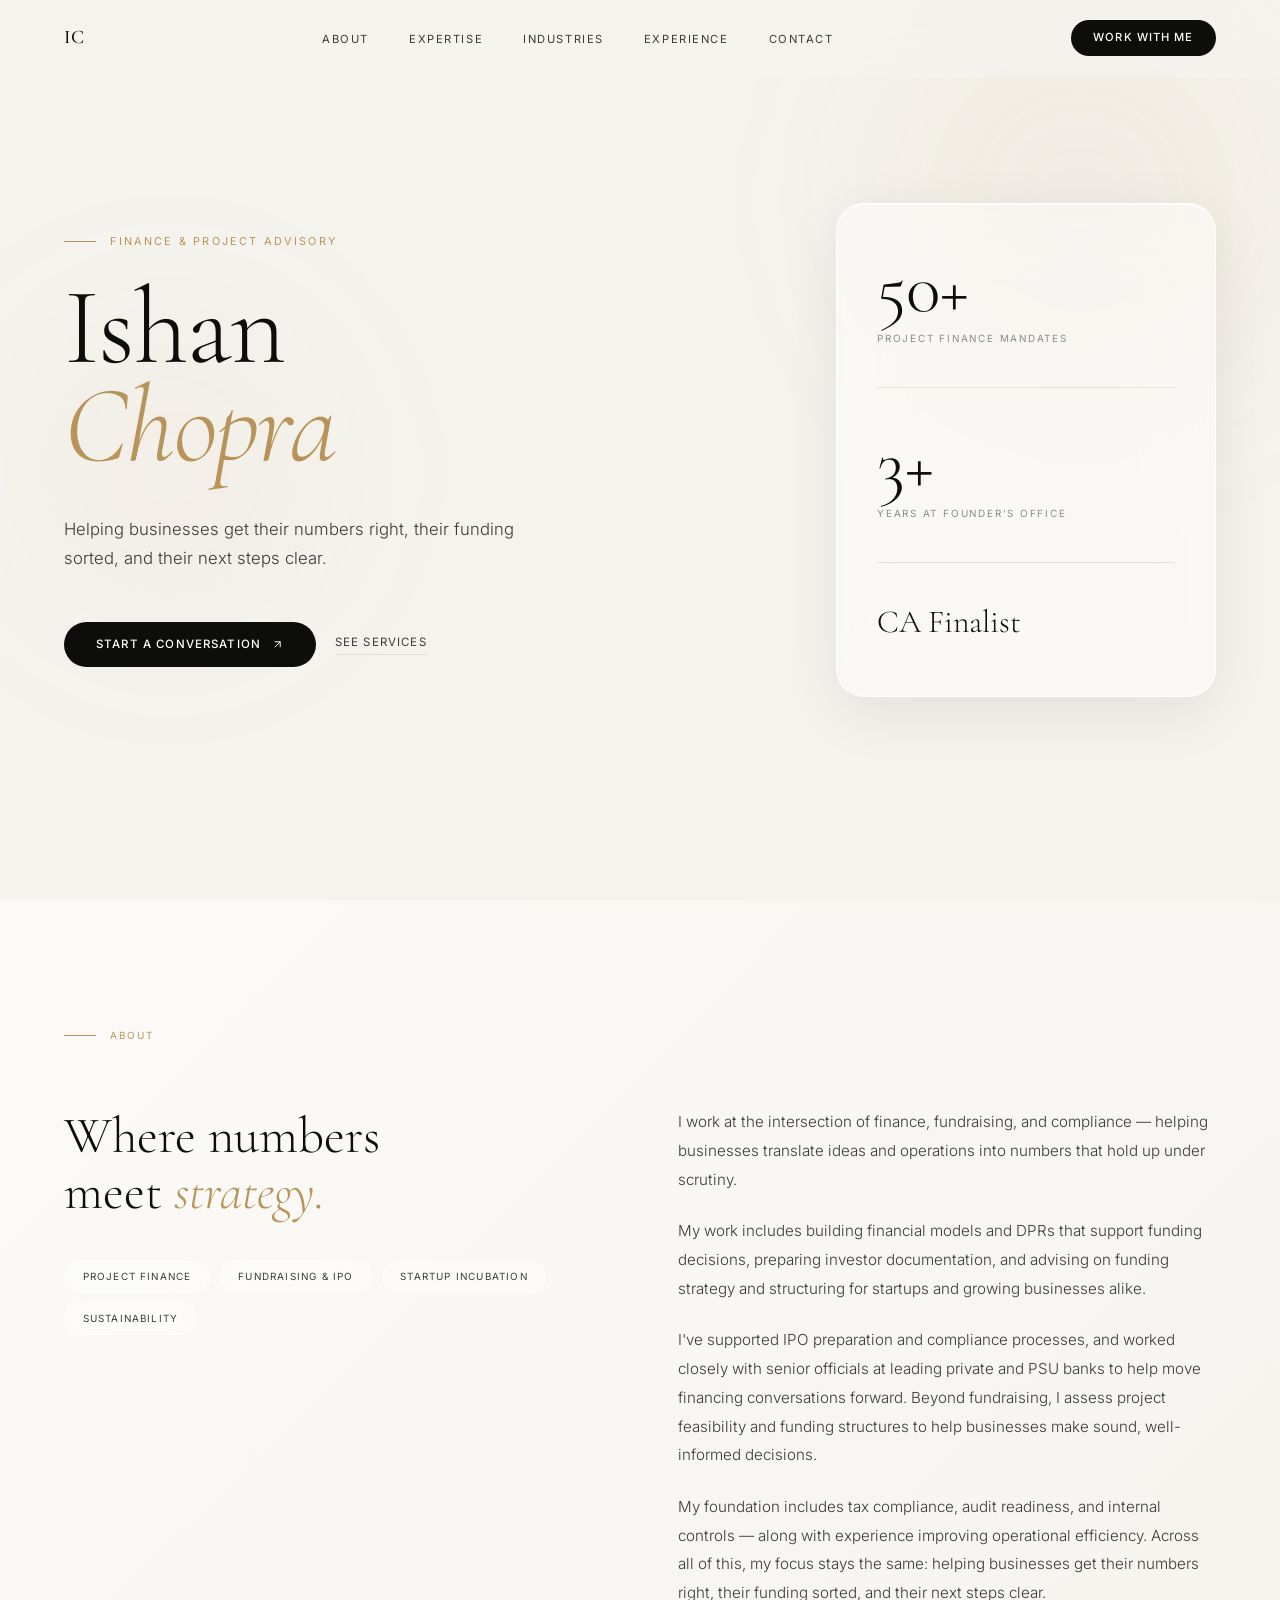
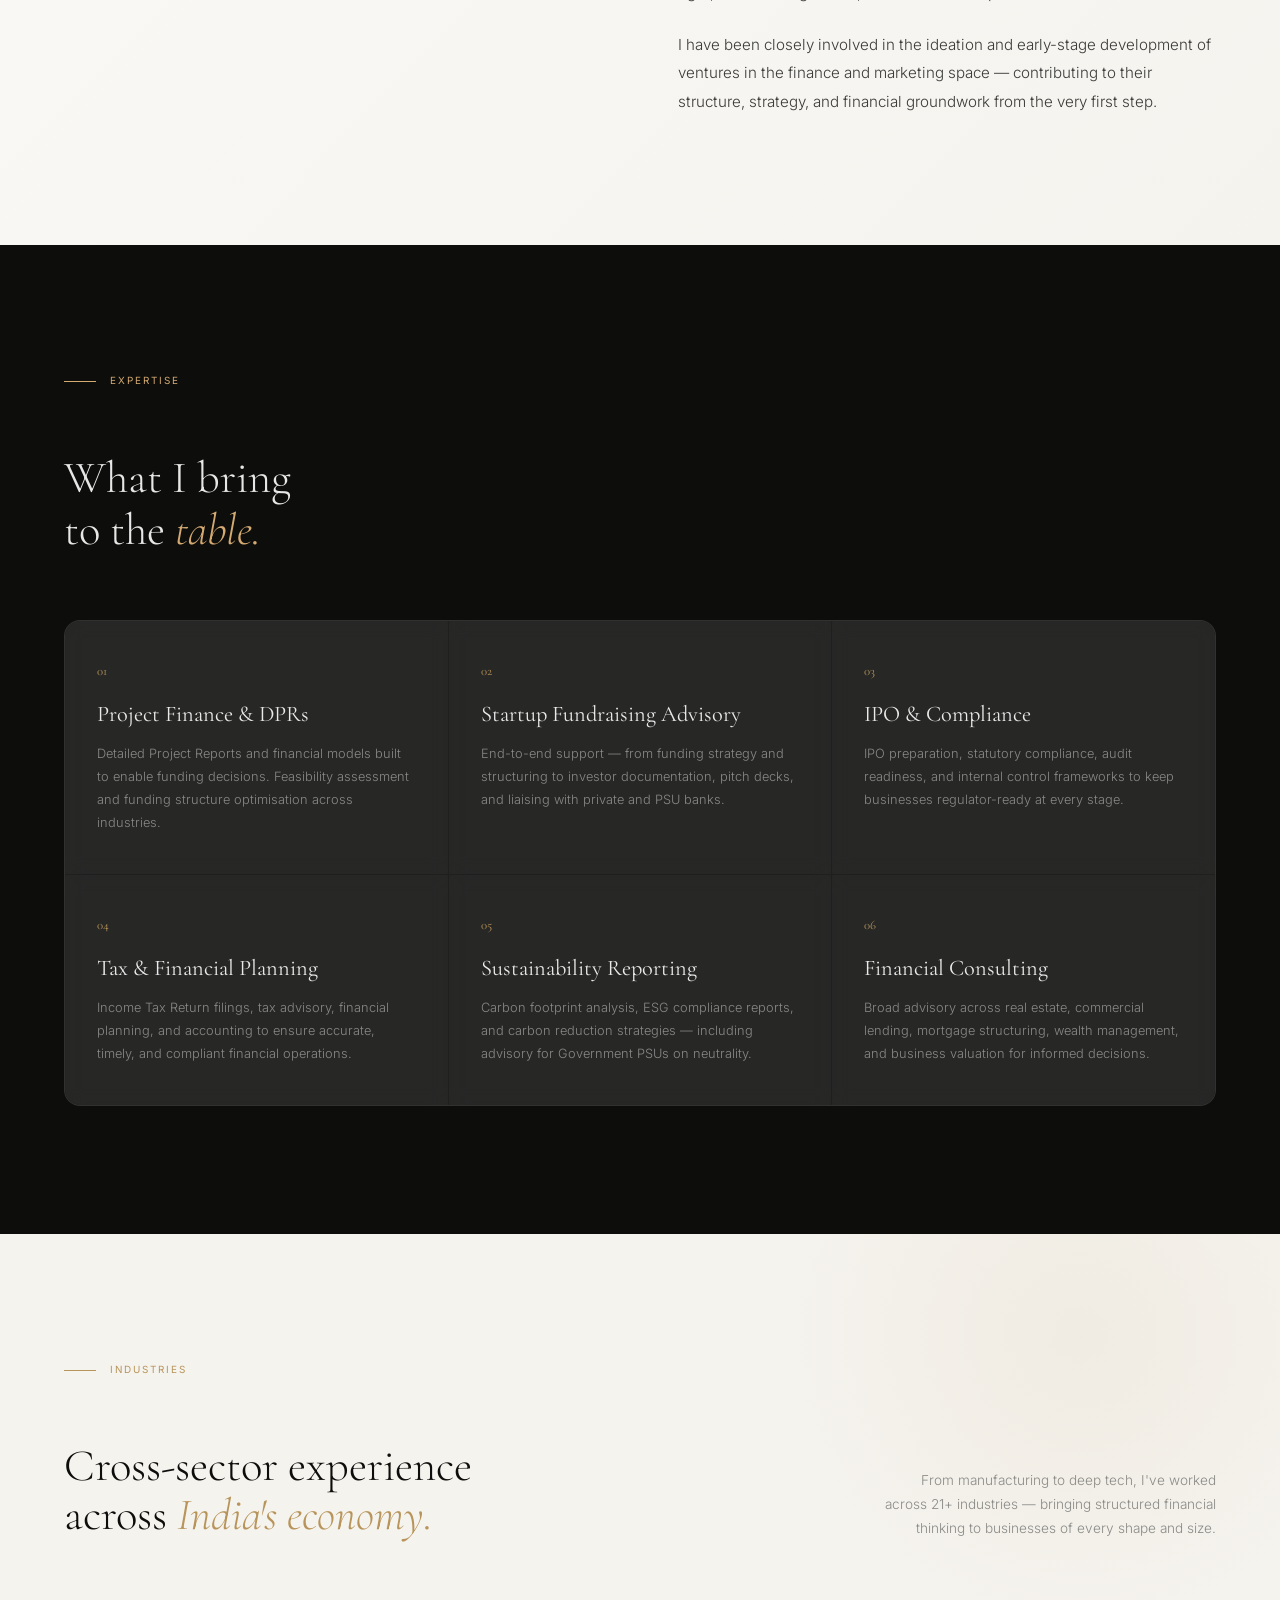
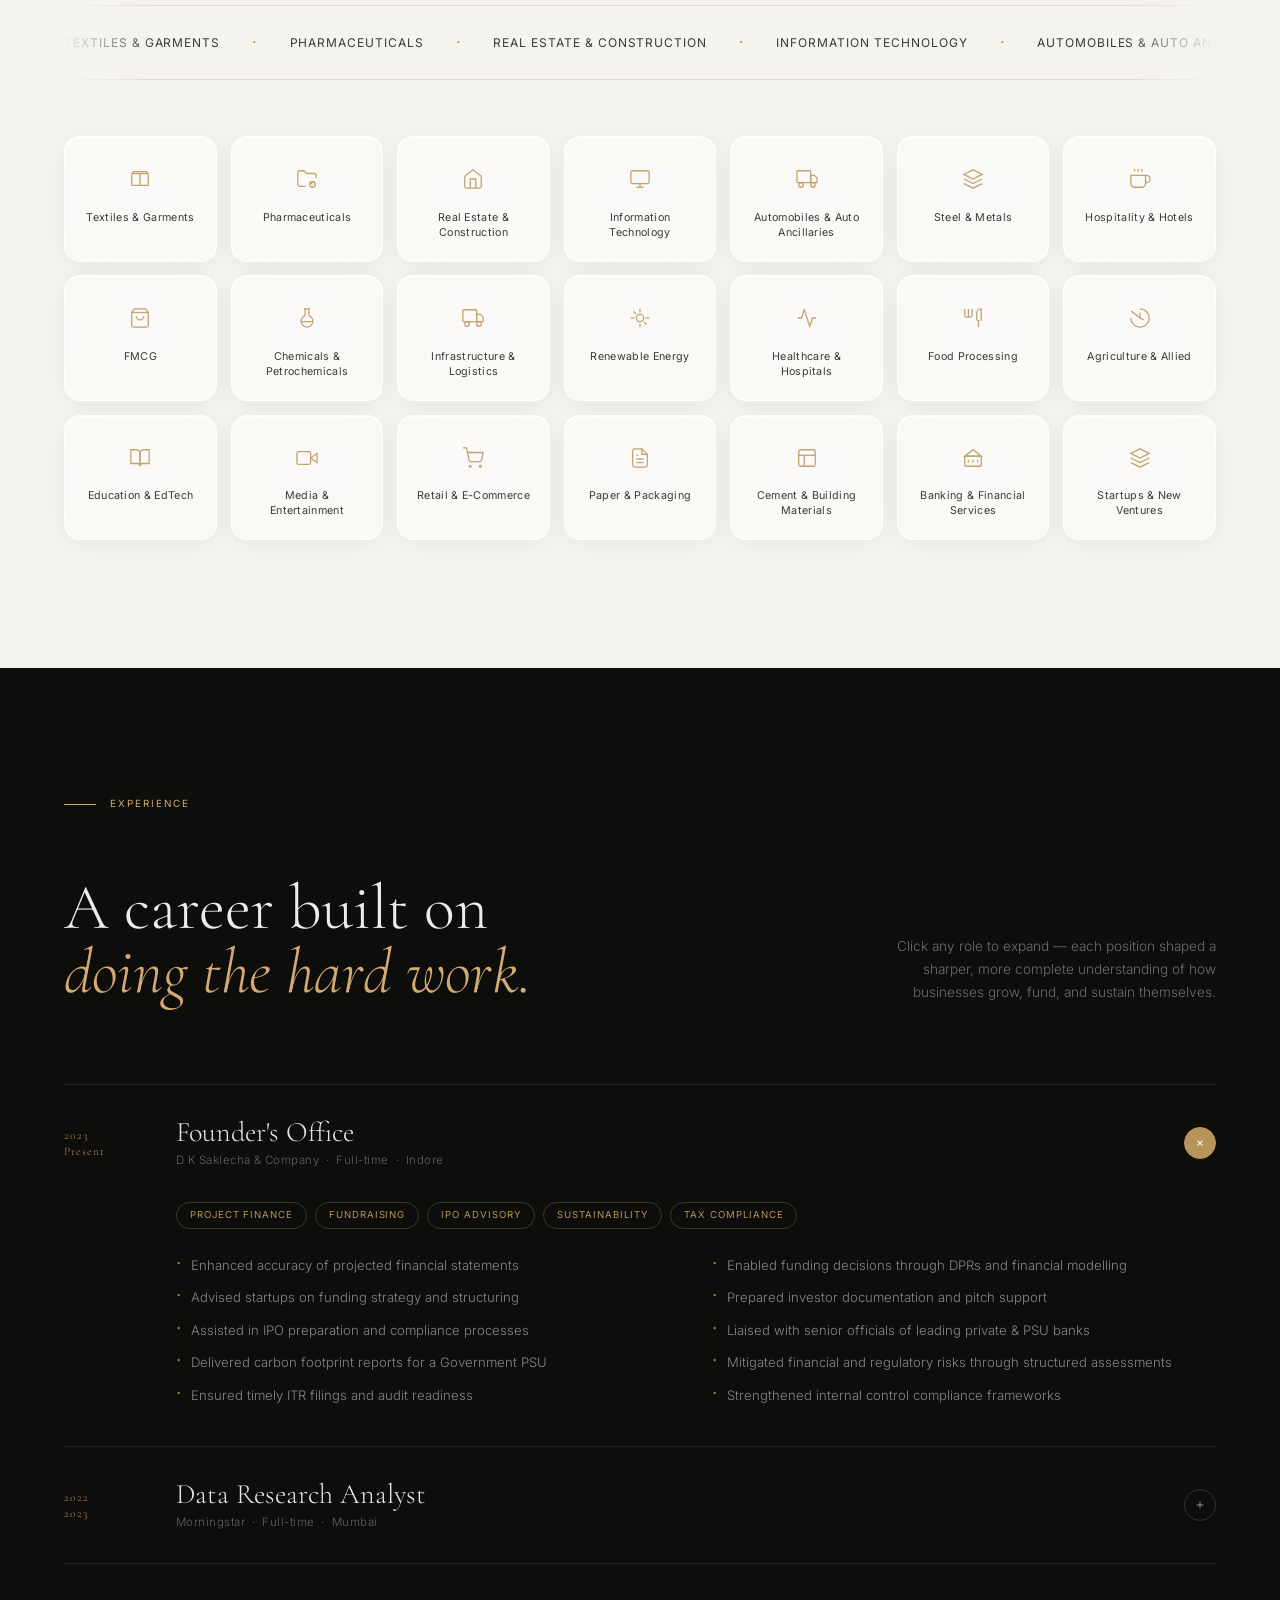
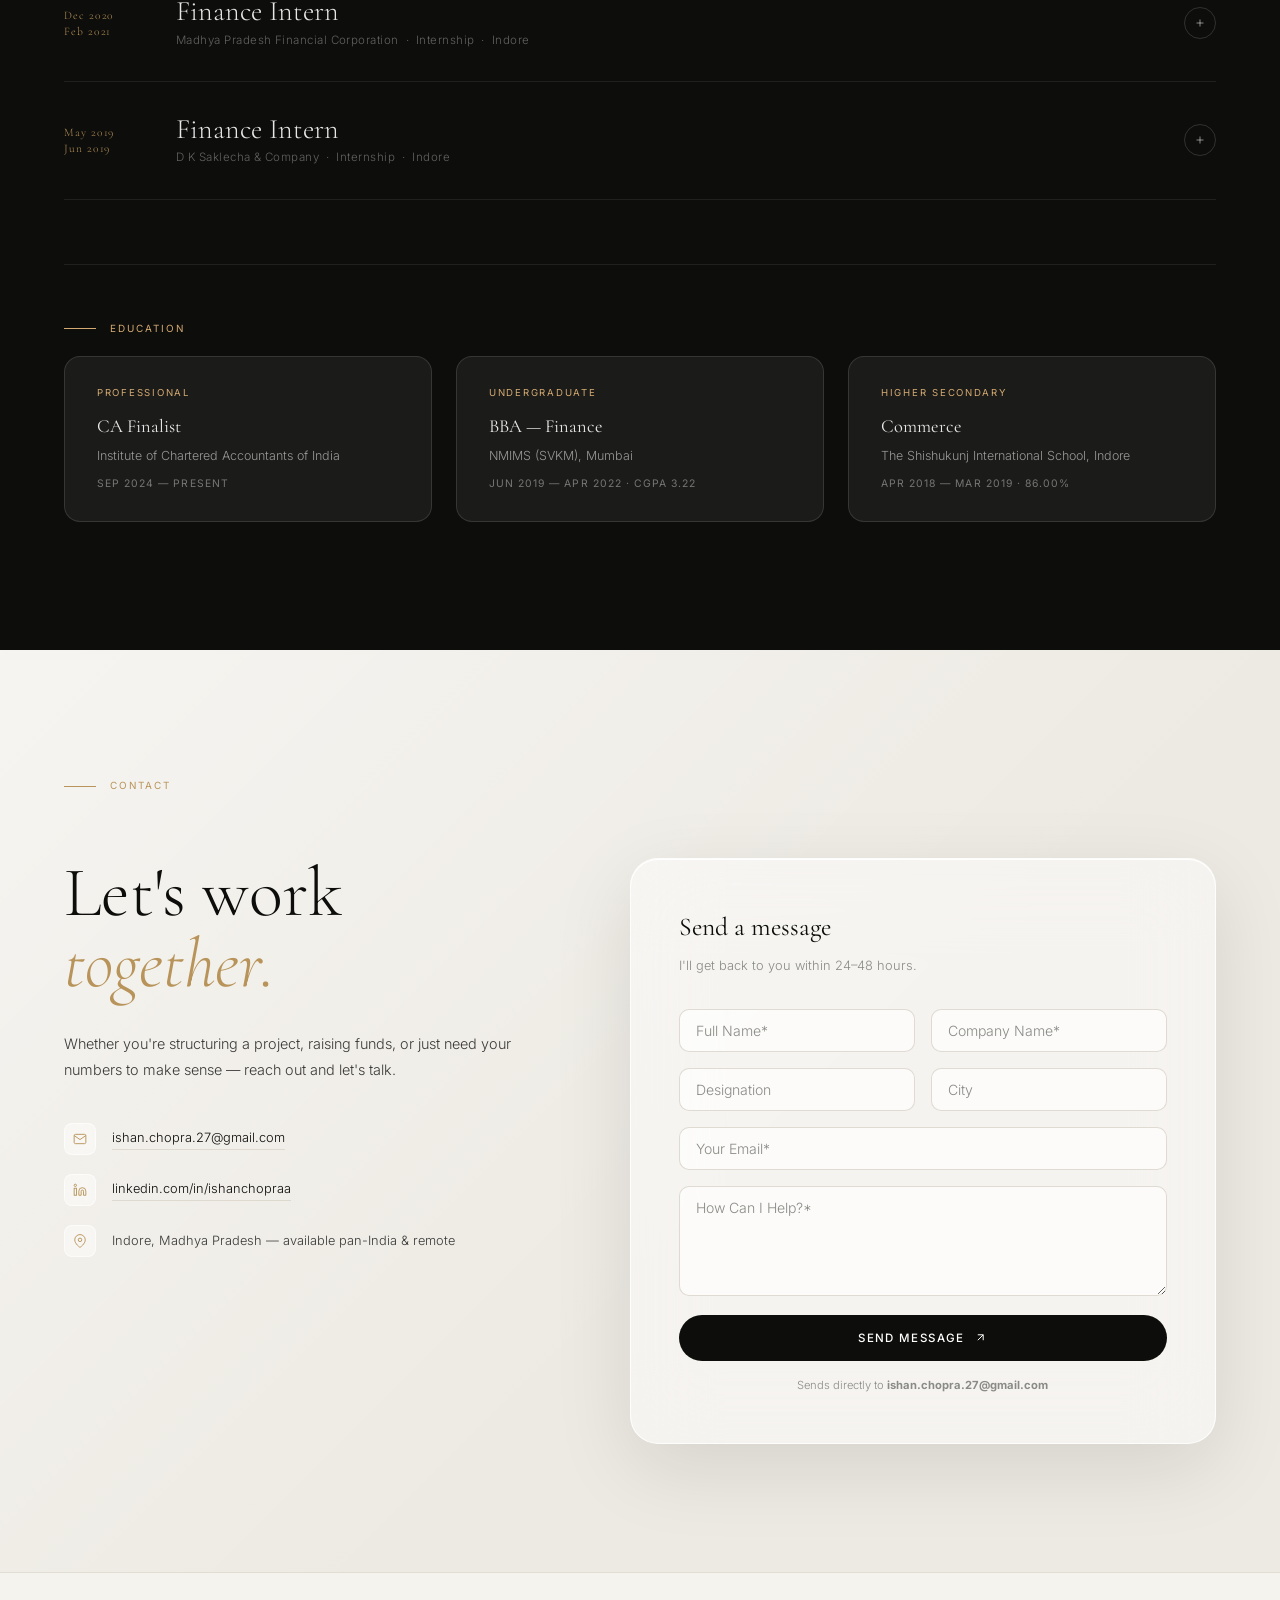
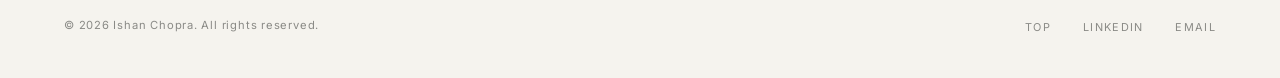
==== commit 1efaa19b: "index.html" ====
--- a/index.html
+++ b/index.html
@@ -1073,30 +1073,24 @@
 
           <div class="form-grid">
             <div class="form-group">
-              <label class="form-label" for="fullName">Full Name<span aria-hidden="true">*</span></label>
-              <input class="form-input" type="text" id="fullName" name="full_name" placeholder="FULL NAME*" required autocomplete="name">
+              <input class="form-input" type="text" id="fullName" name="full_name" placeholder="Full Name*" required autocomplete="name">
               <span class="field-error" id="err-name" role="alert">Please enter your full name.</span>
             </div>
             <div class="form-group">
-              <label class="form-label" for="company">Company Name<span aria-hidden="true">*</span></label>
-              <input class="form-input" type="text" id="company" name="company" placeholder="COMPANY NAME*" autocomplete="organization">
+              <input class="form-input" type="text" id="company" name="company" placeholder="Company Name*" autocomplete="organization">
             </div>
             <div class="form-group">
-              <label class="form-label" for="designation">Designation</label>
-              <input class="form-input" type="text" id="designation" name="designation" placeholder="DESIGNATION" autocomplete="organization-title">
+              <input class="form-input" type="text" id="designation" name="designation" placeholder="Designation" autocomplete="organization-title">
             </div>
             <div class="form-group">
-              <label class="form-label" for="city">City</label>
-              <input class="form-input" type="text" id="city" name="city" placeholder="CITY" autocomplete="address-level2">
+              <input class="form-input" type="text" id="city" name="city" placeholder="City" autocomplete="address-level2">
             </div>
             <div class="form-group full">
-              <label class="form-label" for="email">Your Email<span aria-hidden="true">*</span></label>
-              <input class="form-input" type="email" id="email" name="email" placeholder="YOUR EMAIL*" required autocomplete="email">
+              <input class="form-input" type="email" id="email" name="email" placeholder="Your Email*" required autocomplete="email">
               <span class="field-error" id="err-email" role="alert">Please enter a valid email address.</span>
             </div>
             <div class="form-group full">
-              <label class="form-label" for="message">How can I help?<span aria-hidden="true">*</span></label>
-              <textarea class="form-textarea" id="message" name="message" placeholder="HOW CAN I HELP?*" required></textarea>
+              <textarea class="form-textarea" id="message" name="message" placeholder="How Can I Help?*" required></textarea>
               <span class="field-error" id="err-message" role="alert">Please enter your message.</span>
             </div>
           </div>
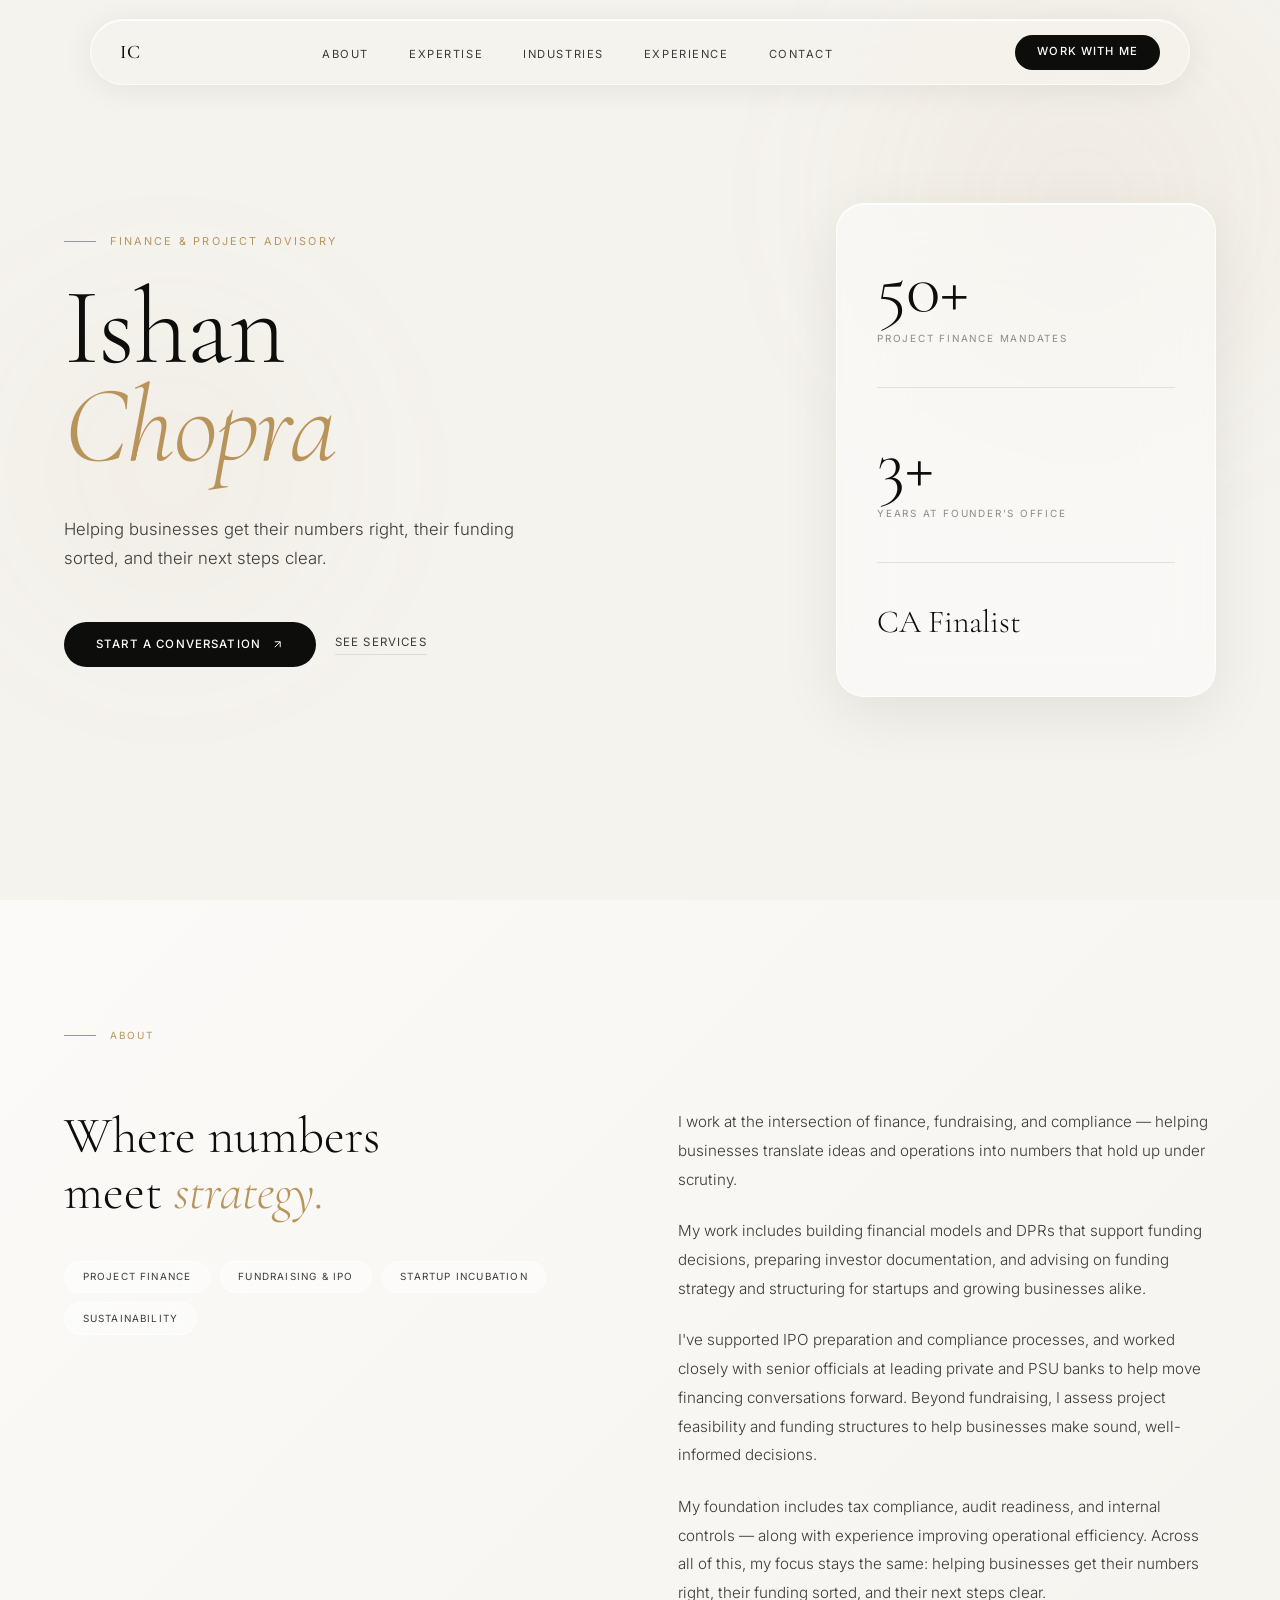
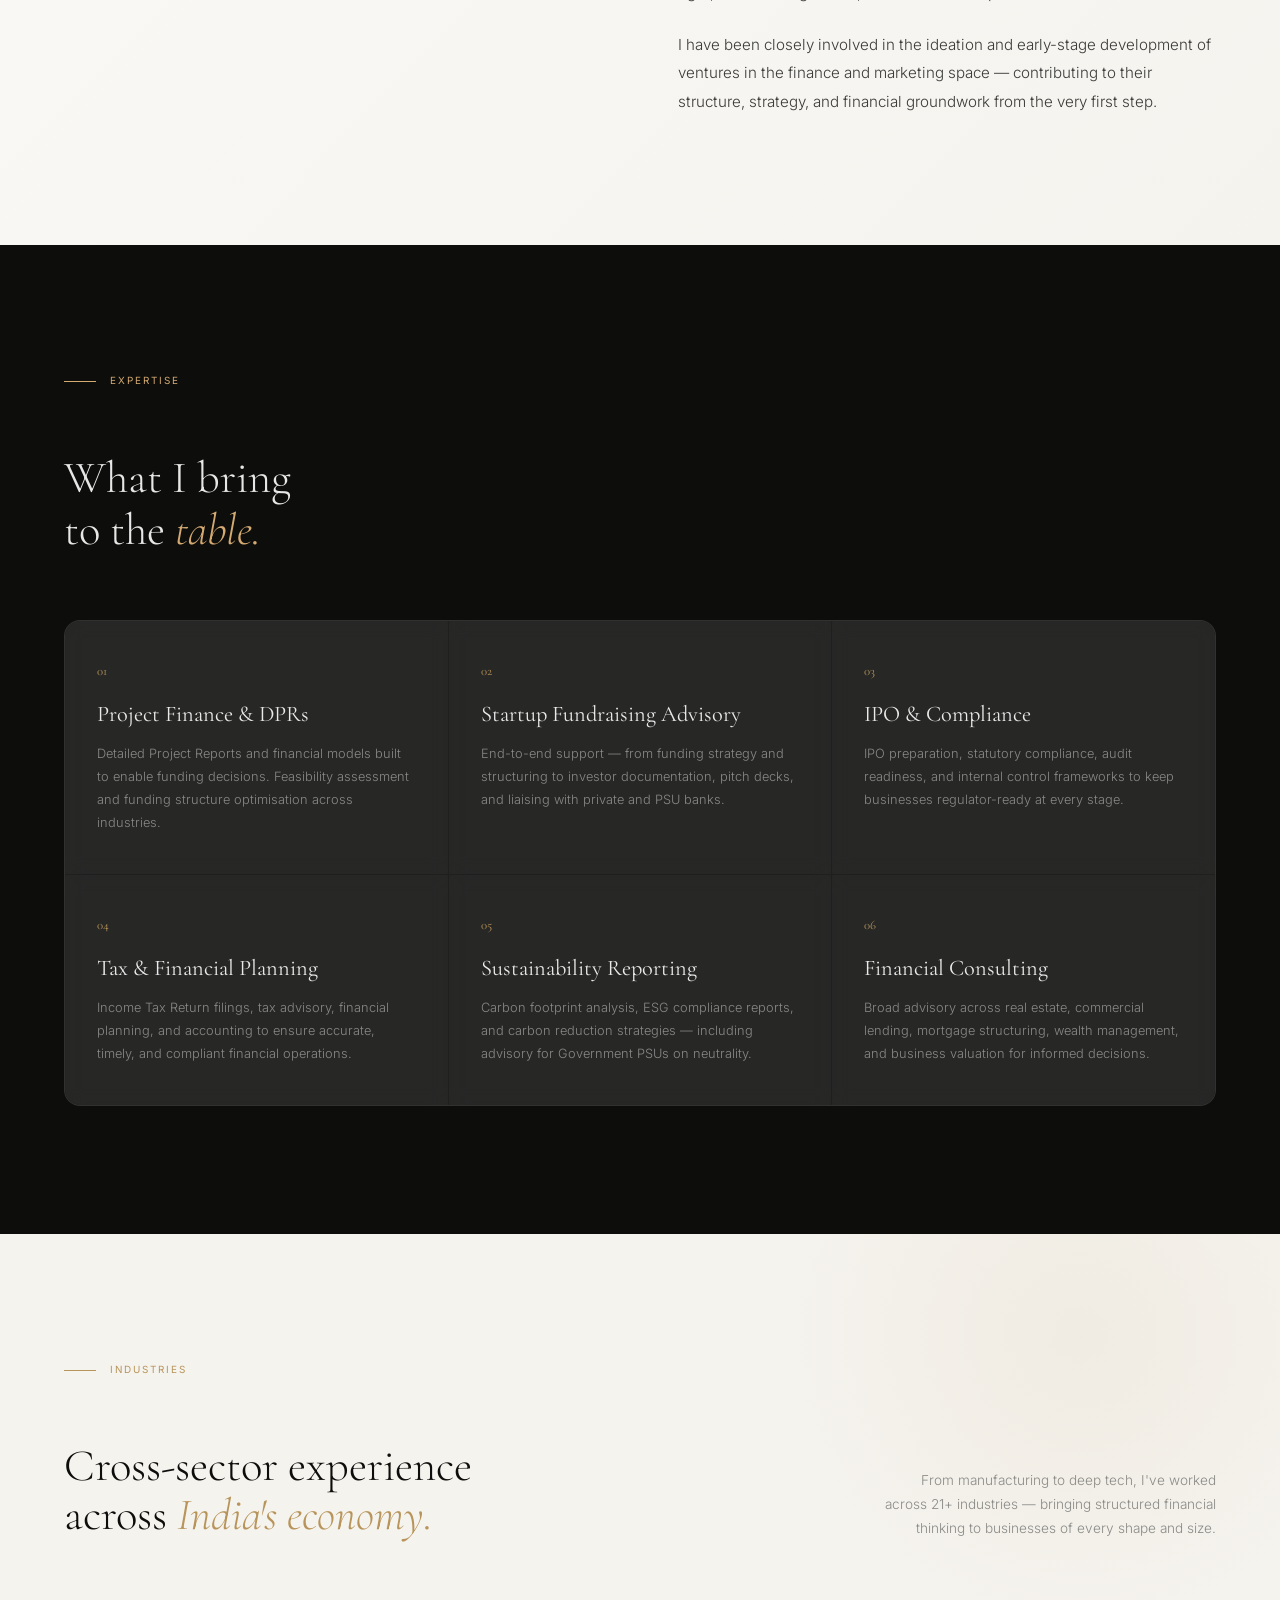
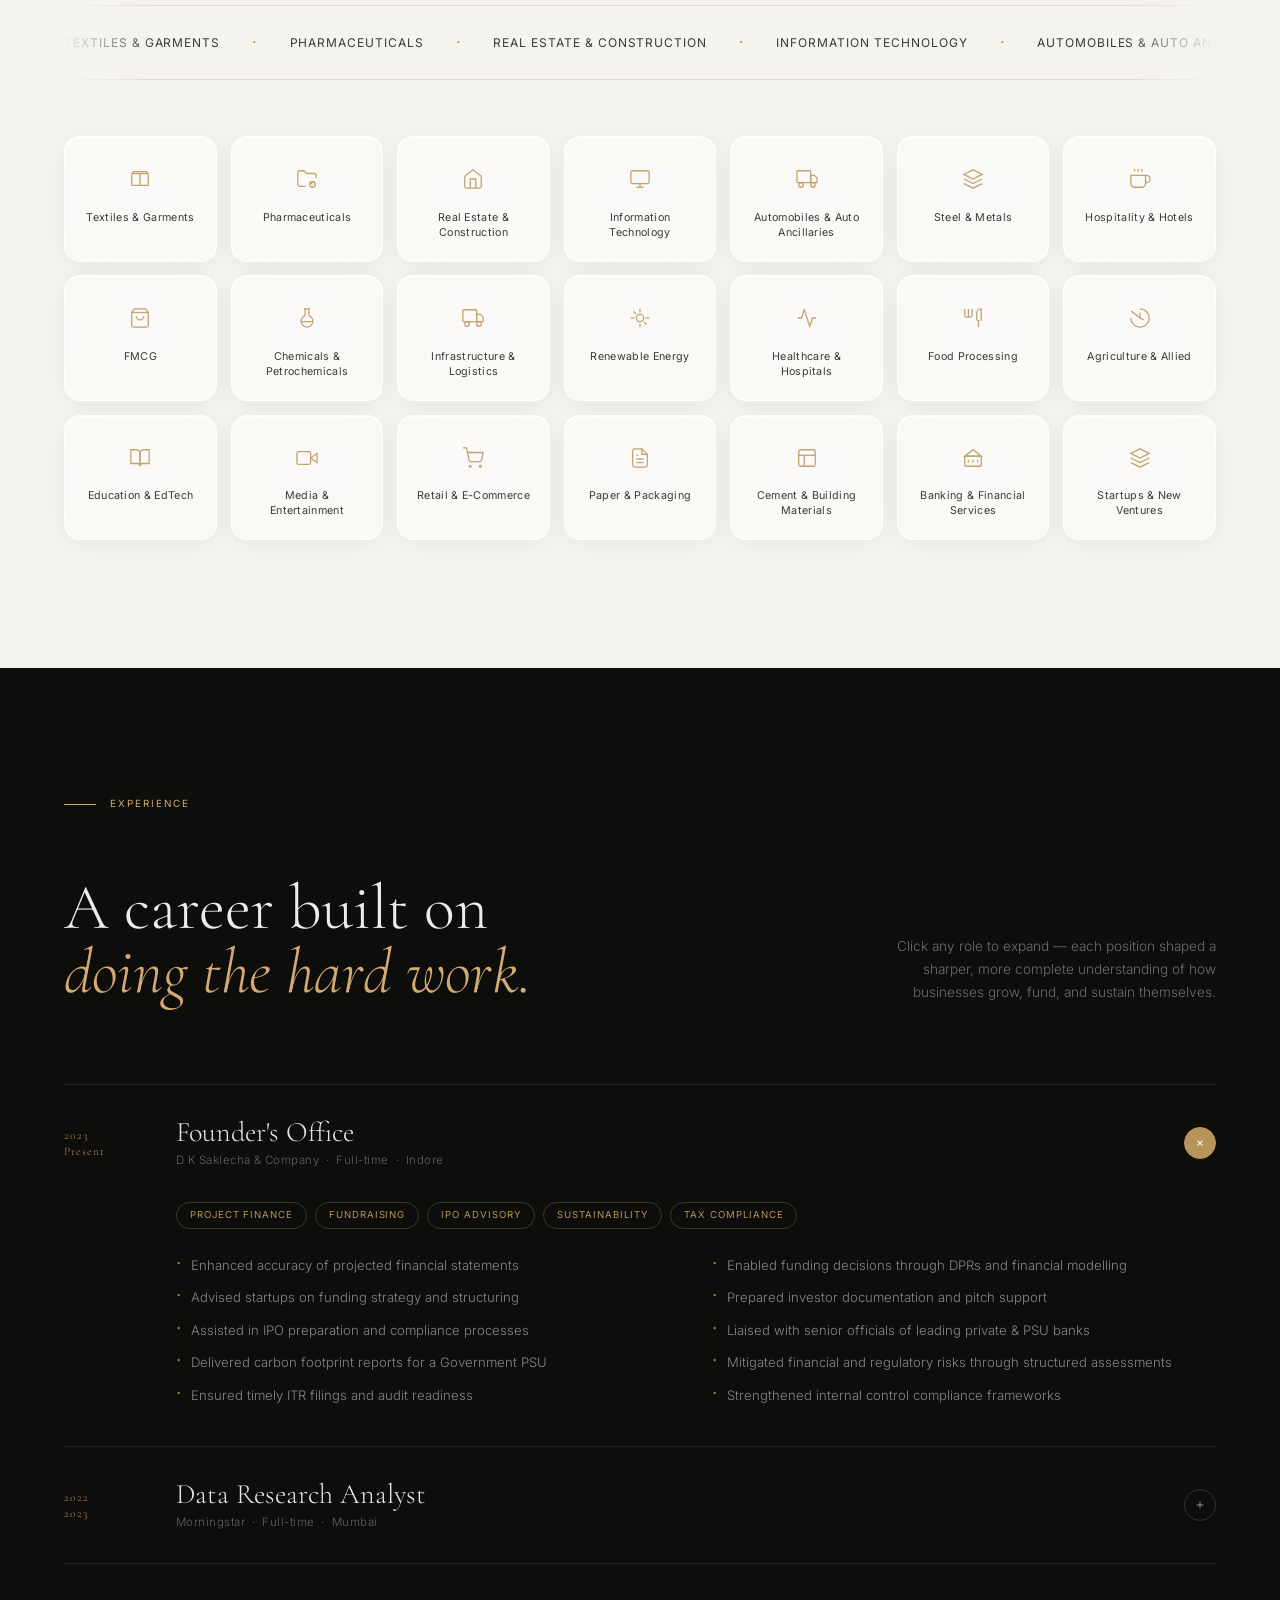
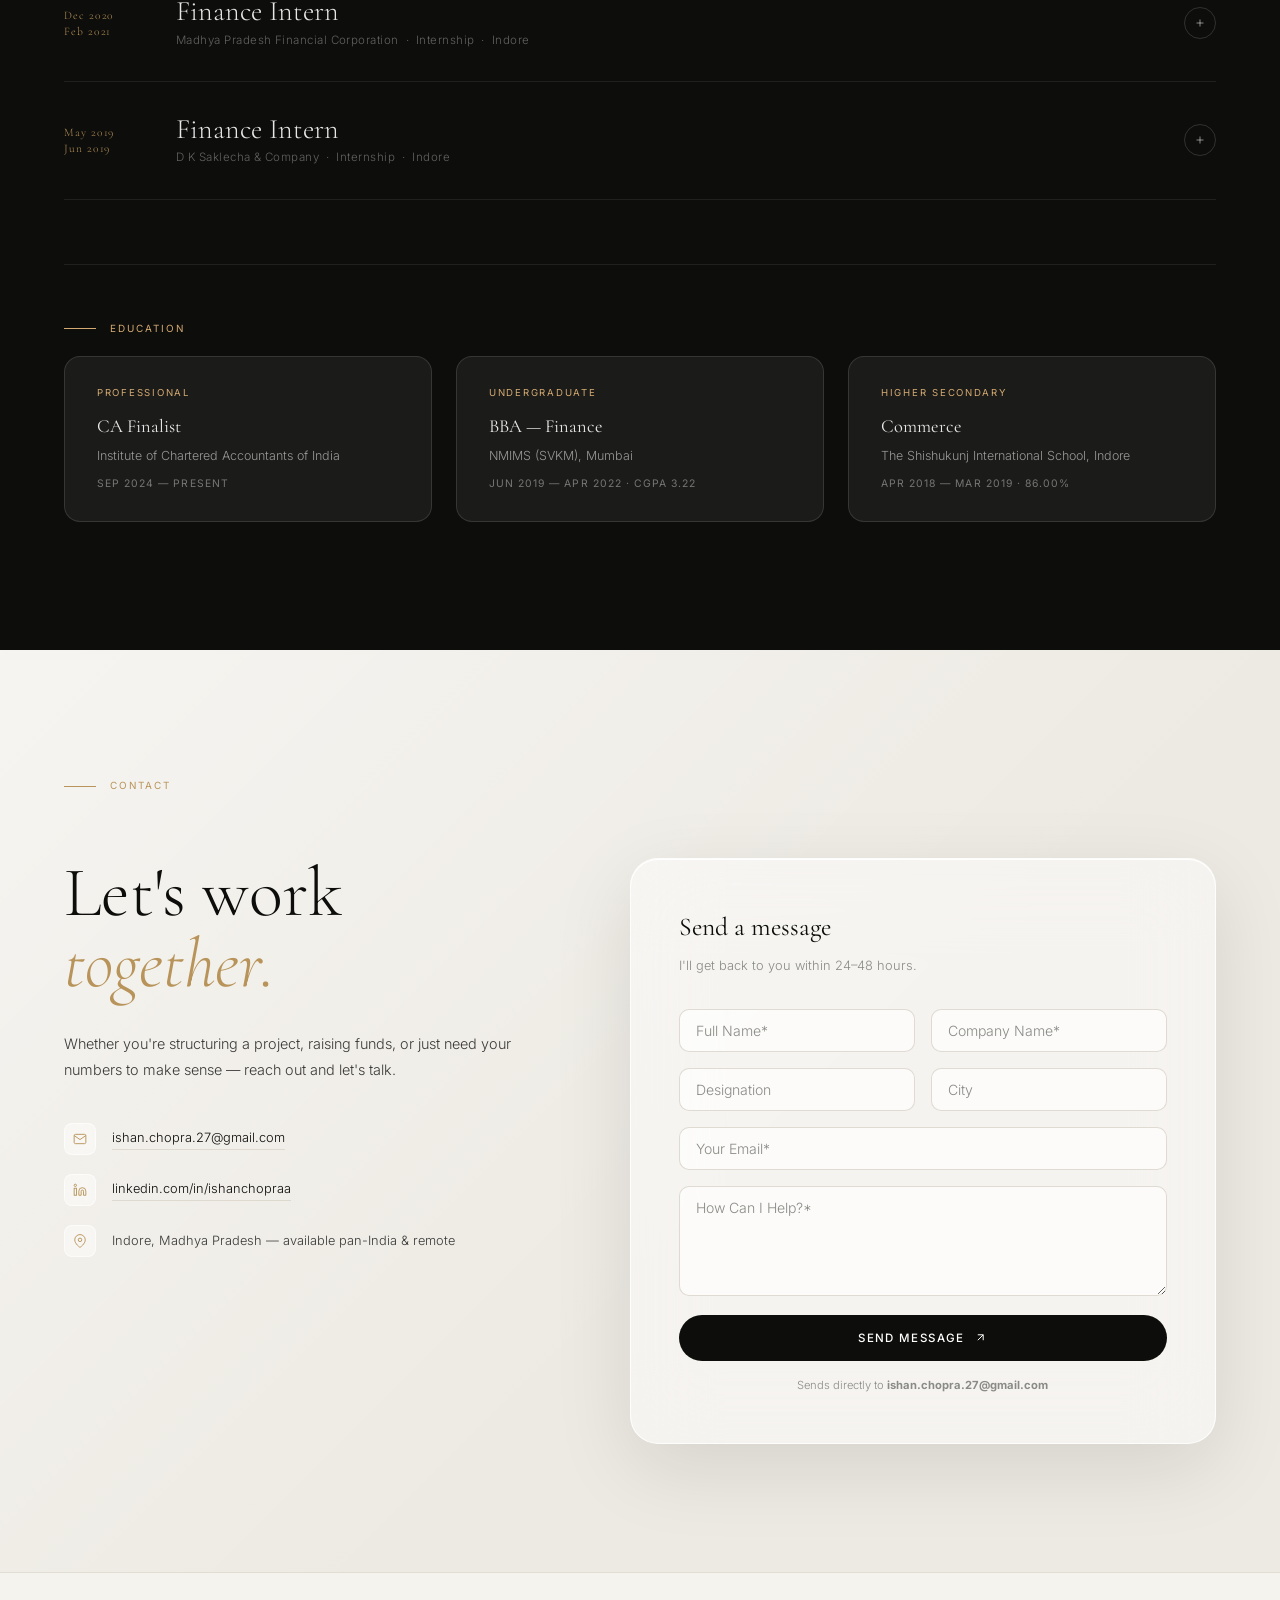
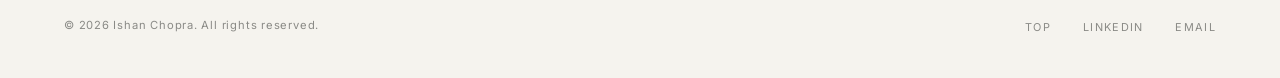
==== commit 23ce98b5: "index.html" ====
--- a/index.html
+++ b/index.html
@@ -2,7 +2,7 @@
 <html lang="en">
 <head>
 <meta charset="UTF-8">
-<meta name="viewport" content="width=device-width, initial-scale=1.0">
+<meta name="viewport" content="width=device-width, initial-scale=1.0, viewport-fit=cover">
 <title>Ishan Chopra — Finance & Project Advisory</title>
 
 <!-- SEO Meta -->
@@ -47,7 +47,7 @@
   --font-body: 'Inter', system-ui, sans-serif;
 }
 
-html { scroll-behavior: smooth; }
+html { scroll-behavior: smooth; overflow-x: hidden; }
 
 body {
   font-family: var(--font-body);
@@ -57,12 +57,14 @@
   line-height: 1.6;
   -webkit-font-smoothing: antialiased;
   overflow-x: hidden;
+  max-width: 100vw;
 }
 
 /* ─── AMBIENT ORBS ─── */
 .orb {
   position: fixed; border-radius: 50%; filter: blur(80px);
   pointer-events: none; z-index: 0; opacity: 0.55;
+  max-width: 100vw;
 }
 .orb-1 {
   width: 600px; height: 600px;
@@ -84,18 +86,23 @@
 
 /* ─── NAV ─── */
 nav {
-  position: fixed; top: 0; left: 0; right: 0; z-index: 200;
+  position: fixed; top: 1.2rem; left: 50%; z-index: 200;
+  transform: translateX(-50%);
+  width: calc(100% - 4rem);
+  max-width: 1100px;
   display: flex; align-items: center; justify-content: space-between;
-  padding: 1.25rem 5vw;
-  background: rgba(245,243,238,0.6);
-  backdrop-filter: blur(20px);
-  -webkit-backdrop-filter: blur(20px);
-  border-bottom: 1px solid transparent;
-  transition: border-color 0.3s, background 0.3s;
+  padding: 0.9rem 1.8rem;
+  background: rgba(245,243,238,0.72);
+  backdrop-filter: blur(24px);
+  -webkit-backdrop-filter: blur(24px);
+  border: 1px solid rgba(255,255,255,0.7);
+  border-radius: 100px;
+  box-shadow: 0 4px 32px rgba(0,0,0,0.07), inset 0 1px 0 rgba(255,255,255,0.9);
+  transition: background 0.3s, box-shadow 0.3s;
 }
 nav.scrolled {
-  background: rgba(245,243,238,0.9);
-  border-color: var(--line);
+  background: rgba(245,243,238,0.92);
+  box-shadow: 0 8px 40px rgba(0,0,0,0.1), inset 0 1px 0 rgba(255,255,255,0.95);
 }
 .nav-logo {
   font-family: var(--font-display);
@@ -126,7 +133,7 @@
   grid-template-columns: 1fr 380px;
   gap: 4rem;
   align-items: center;
-  padding: 10rem 5vw 6rem;
+  padding: 11rem 5vw 6rem;
   position: relative; z-index: 1;
 }
 .hero-eyebrow {
@@ -539,32 +546,199 @@
 .reveal.visible { opacity: 1; transform: translateY(0); }
 
 /* ─── RESPONSIVE ─── */
+/* ── TABLET (≤ 960px) ─────────────────────────────────────────────────────── */
 @media (max-width: 960px) {
-  .hero { grid-template-columns: 1fr; padding-top: 8rem; }
-  .hero-stats-card { flex-direction: row; flex-wrap: wrap; gap: 1.5rem; }
-  .about-grid, .contact-grid { grid-template-columns: 1fr; gap: 3.5rem; }
+  /* Nav */
+  .nav-links { display: none; }
+
+  /* Hero */
+  .hero { grid-template-columns: 1fr; padding-top: 8rem; gap: 2.5rem; }
+  .hero-stats-card {
+    flex-direction: row; flex-wrap: wrap; gap: 1.5rem;
+    width: 100%; box-sizing: border-box;
+  }
+  .stat-block { flex: 1 1 120px; }
+
+  /* About */
+  .about-grid { grid-template-columns: 1fr; gap: 3rem; }
+
+  /* Expertise */
   .services-grid { grid-template-columns: 1fr 1fr; }
+
+  /* Industries */
+  .industries-intro { flex-direction: column; gap: 1.5rem; }
+  .industries-sub { text-align: left; max-width: 100%; }
+  .industries-grid { grid-template-columns: repeat(4, 1fr); }
+
+  /* Experience accordion */
   .exp-card-header { grid-template-columns: 60px 1fr auto; gap: 1rem; }
   .exp-card-body-inner { padding-left: calc(60px + 1rem); }
   .exp-points { grid-template-columns: 1fr; }
-  .edu-certs-grid { grid-template-columns: 1fr; }
+
+  /* Education */
+  .edu-certs-grid { grid-template-columns: 1fr 1fr; }
+
+  /* Contact */
+  .contact-grid { grid-template-columns: 1fr; gap: 3rem; }
   .form-grid { grid-template-columns: 1fr; }
-  .nav-links { display: none; }
-}
+}
+
+/* ── LARGE MOBILE (≤ 768px) ──────────────────────────────────────────────── */
 @media (max-width: 768px) {
+  /* Global */
+  body { overflow-x: hidden; }
   .section-wrap { padding: 5rem 5vw; }
+
+  /* Nav */
+  nav { top: 0.7rem; width: calc(100% - 2rem); padding: 0.75rem 1.2rem; border-radius: 100px; }
+  .nav-cta { font-size: 0.65rem; padding: 0.5rem 1rem; }
+
+  /* Hero */
+  .hero { padding: 7rem 5vw 3rem; gap: 2rem; }
+  .hero-name { font-size: clamp(3.2rem, 13vw, 5rem); }
+  .hero-tagline { font-size: 0.95rem; }
+  .hero-stats-card { padding: 2rem 1.5rem; }
+  .stat-num { font-size: 3.5rem; }
+  .stat-divider { display: none; }
+  .hero-stats-card { flex-direction: row; justify-content: space-between; }
+  .stat-block { flex: 0 1 auto; text-align: center; }
+
+  /* About */
+  .about-headline { font-size: clamp(2rem, 7vw, 3rem); }
+  .about-tags { gap: 0.4rem; }
+
+  /* Expertise */
   .services-grid { grid-template-columns: 1fr; }
-  .contact-form-card { padding: 2rem 1.5rem; }
-  .hero-name { font-size: clamp(3.5rem, 14vw, 5rem); }
-}
+  .services-headline { font-size: clamp(1.8rem, 6vw, 2.5rem); }
+
+  /* Industries */
+  .industries-headline { font-size: clamp(1.8rem, 6vw, 2.8rem); }
+  .industries-grid { grid-template-columns: repeat(3, 1fr); gap: 0.7rem; }
+  .ind-card { padding: 1.1rem 0.8rem; }
+
+  /* Experience */
+  .exp-intro { flex-direction: column; gap: 1rem; }
+  .exp-intro-sub { text-align: left; max-width: 100%; }
+  .exp-intro-headline { font-size: clamp(1.8rem, 6vw, 3rem); }
+  .exp-card-header { grid-template-columns: 52px 1fr auto; gap: 0.8rem; padding: 1.5rem 0; }
+  .exp-card-year { font-size: 0.65rem; }
+  .exp-card-role { font-size: clamp(1.1rem, 4.5vw, 1.6rem); }
+  .exp-card-body-inner { padding-left: calc(52px + 0.8rem); }
+  .exp-tags { gap: 0.4rem; }
+  .exp-tag { font-size: 0.55rem; padding: 0.25rem 0.6rem; }
+
+  /* Education */
+  .edu-certs-grid { grid-template-columns: 1fr; gap: 1rem; }
+  .edu-section-head { margin-top: 2.5rem; padding-top: 2.5rem; }
+
+  /* Contact */
+  .contact-headline { font-size: clamp(2.5rem, 9vw, 4rem); }
+  .contact-form-card { padding: 2rem 1.5rem; border-radius: 20px; }
+  .form-title { font-size: 1.3rem; }
+
+  /* Footer */
+  footer { flex-direction: column; align-items: flex-start; gap: 1rem; }
+}
+
+/* ── SMALL MOBILE (≤ 480px) ──────────────────────────────────────────────── */
 @media (max-width: 480px) {
-  .section-wrap { padding: 4rem 5vw; }
-  .hero { padding: 7rem 5vw 4rem; }
-  .hero-stats-card { padding: 2rem 1.5rem; gap: 1.5rem; }
-  .stat-num { font-size: 3rem; }
-  nav { padding: 1rem 5vw; }
+  /* Global — prevent any horizontal overflow */
+  html, body { overflow-x: hidden; max-width: 100vw; }
+  * { box-sizing: border-box; }
+
+  /* Nav */
+  nav { padding: 0.9rem 4vw; }
   .nav-cta { display: none; }
-  .edu-certs-grid { grid-template-columns: 1fr; }
+  .nav-logo { font-size: 1rem; }
+
+  /* Hero */
+  .hero { padding: 6.5rem 4vw 3rem; gap: 1.8rem; }
+  .hero-name { font-size: clamp(3rem, 14vw, 4.5rem); line-height: 0.88; }
+  .hero-eyebrow { font-size: 0.6rem; margin-bottom: 1.2rem; }
+  .hero-tagline { font-size: 0.88rem; margin-bottom: 2rem; }
+  .hero-actions { flex-direction: column; align-items: flex-start; gap: 1rem; }
+  .btn-primary { width: 100%; justify-content: center; padding: 0.9rem 1.5rem; }
+  .hero-stats-card {
+    flex-direction: column; gap: 1.2rem;
+    padding: 1.8rem 1.4rem;
+  }
+  .stat-block { text-align: left; }
+  .stat-divider { display: block; }
+  .stat-num { font-size: 2.8rem; }
+
+  /* Sections */
+  .section-wrap { padding: 3.5rem 4vw; }
+  .section-label { margin-bottom: 2.5rem; }
+
+  /* About */
+  .about-headline { font-size: clamp(1.9rem, 9vw, 2.8rem); margin-bottom: 2rem; }
+  .about-body { font-size: 0.88rem; }
+  .tag { font-size: 0.58rem; padding: 0.35rem 0.8rem; }
+
+  /* Expertise */
+  .services-grid { grid-template-columns: 1fr; gap: 0; }
+  .service-item { padding: 1.8rem 1.4rem; }
+  .service-title { font-size: 1.2rem; }
+  .services-headline { font-size: clamp(1.6rem, 7vw, 2.2rem); margin-bottom: 2.5rem; }
+
+  /* Industries */
+  .industries-headline { font-size: clamp(1.6rem, 7vw, 2.2rem); }
+  .industries-ticker-wrap { margin-bottom: 2rem; }
+  .industries-grid { grid-template-columns: repeat(3, 1fr); gap: 0.55rem; }
+  .ind-card { padding: 1rem 0.6rem; border-radius: 12px; gap: 0.5rem; }
+  .ind-icon { width: 28px; height: 28px; }
+  .ind-icon svg { width: 18px; height: 18px; }
+  .ind-name { font-size: 0.6rem; }
+
+  /* Experience */
+  .exp-intro-headline { font-size: clamp(1.6rem, 7vw, 2.5rem); }
+  .exp-card-header { grid-template-columns: 44px 1fr auto; gap: 0.7rem; padding: 1.3rem 0; }
+  .exp-card-year { font-size: 0.6rem; }
+  .exp-card-role { font-size: clamp(1rem, 4.5vw, 1.4rem); }
+  .exp-card-co { font-size: 0.65rem; }
+  .exp-card-body-inner { padding-left: calc(44px + 0.7rem); }
+  .exp-card.open .exp-card-body-inner { padding-bottom: 1.8rem; }
+  .exp-points li { font-size: 0.78rem; }
+  .exp-card-toggle { width: 26px; height: 26px; flex-shrink: 0; }
+  .exp-card-toggle svg { width: 10px; height: 10px; }
+
+  /* Education */
+  .edu-certs-grid { grid-template-columns: 1fr; gap: 0.85rem; margin-top: 2rem; padding-top: 2rem; }
+  .edu-card { padding: 1.4rem 1.2rem; border-radius: 12px; }
+  .edu-card-title { font-size: 1rem; }
+  .edu-section-head { margin-top: 2rem; padding-top: 2rem; }
+
+  /* Contact */
+  .contact-headline { font-size: clamp(2rem, 10vw, 3.2rem); line-height: 1.05; }
+  .contact-form-card { padding: 1.6rem 1.2rem; border-radius: 16px; }
+  .contact-direct { gap: 1rem; }
+  .contact-row { font-size: 0.75rem; gap: 0.7rem; }
+  .contact-row-icon { width: 28px; height: 28px; border-radius: 7px; }
+  .form-title { font-size: 1.2rem; }
+  .form-subtitle { font-size: 0.75rem; margin-bottom: 1.4rem; }
+  .form-input, .form-textarea { font-size: 0.85rem; padding: 0.7rem 0.9rem; border-radius: 9px; }
+  .form-submit { padding: 0.9rem 1.5rem; font-size: 0.68rem; }
+  .form-note { font-size: 0.65rem; }
+
+  /* Orbs — hide on small screens to prevent overflow */
+  .orb { display: none; }
+
+  /* Footer */
+  footer { padding: 2rem 4vw; gap: 0.8rem; }
+  footer p { font-size: 0.65rem; }
+  .footer-links { gap: 1.2rem; }
+  .footer-links a { font-size: 0.62rem; }
+}
+
+/* ── VERY SMALL (≤ 375px / iPhone SE) ───────────────────────────────────── */
+@media (max-width: 375px) {
+  .hero-name { font-size: clamp(2.6rem, 15vw, 3.5rem); }
+  .industries-grid { grid-template-columns: repeat(3, 1fr); gap: 0.4rem; }
+  .ind-name { font-size: 0.55rem; }
+  .exp-card-header { grid-template-columns: 38px 1fr auto; gap: 0.5rem; }
+  .exp-card-body-inner { padding-left: calc(38px + 0.5rem); }
+  .about-headline { font-size: clamp(1.7rem, 10vw, 2.4rem); }
+  .section-wrap { padding: 3rem 4vw; }
 }
 </style>
 </head>
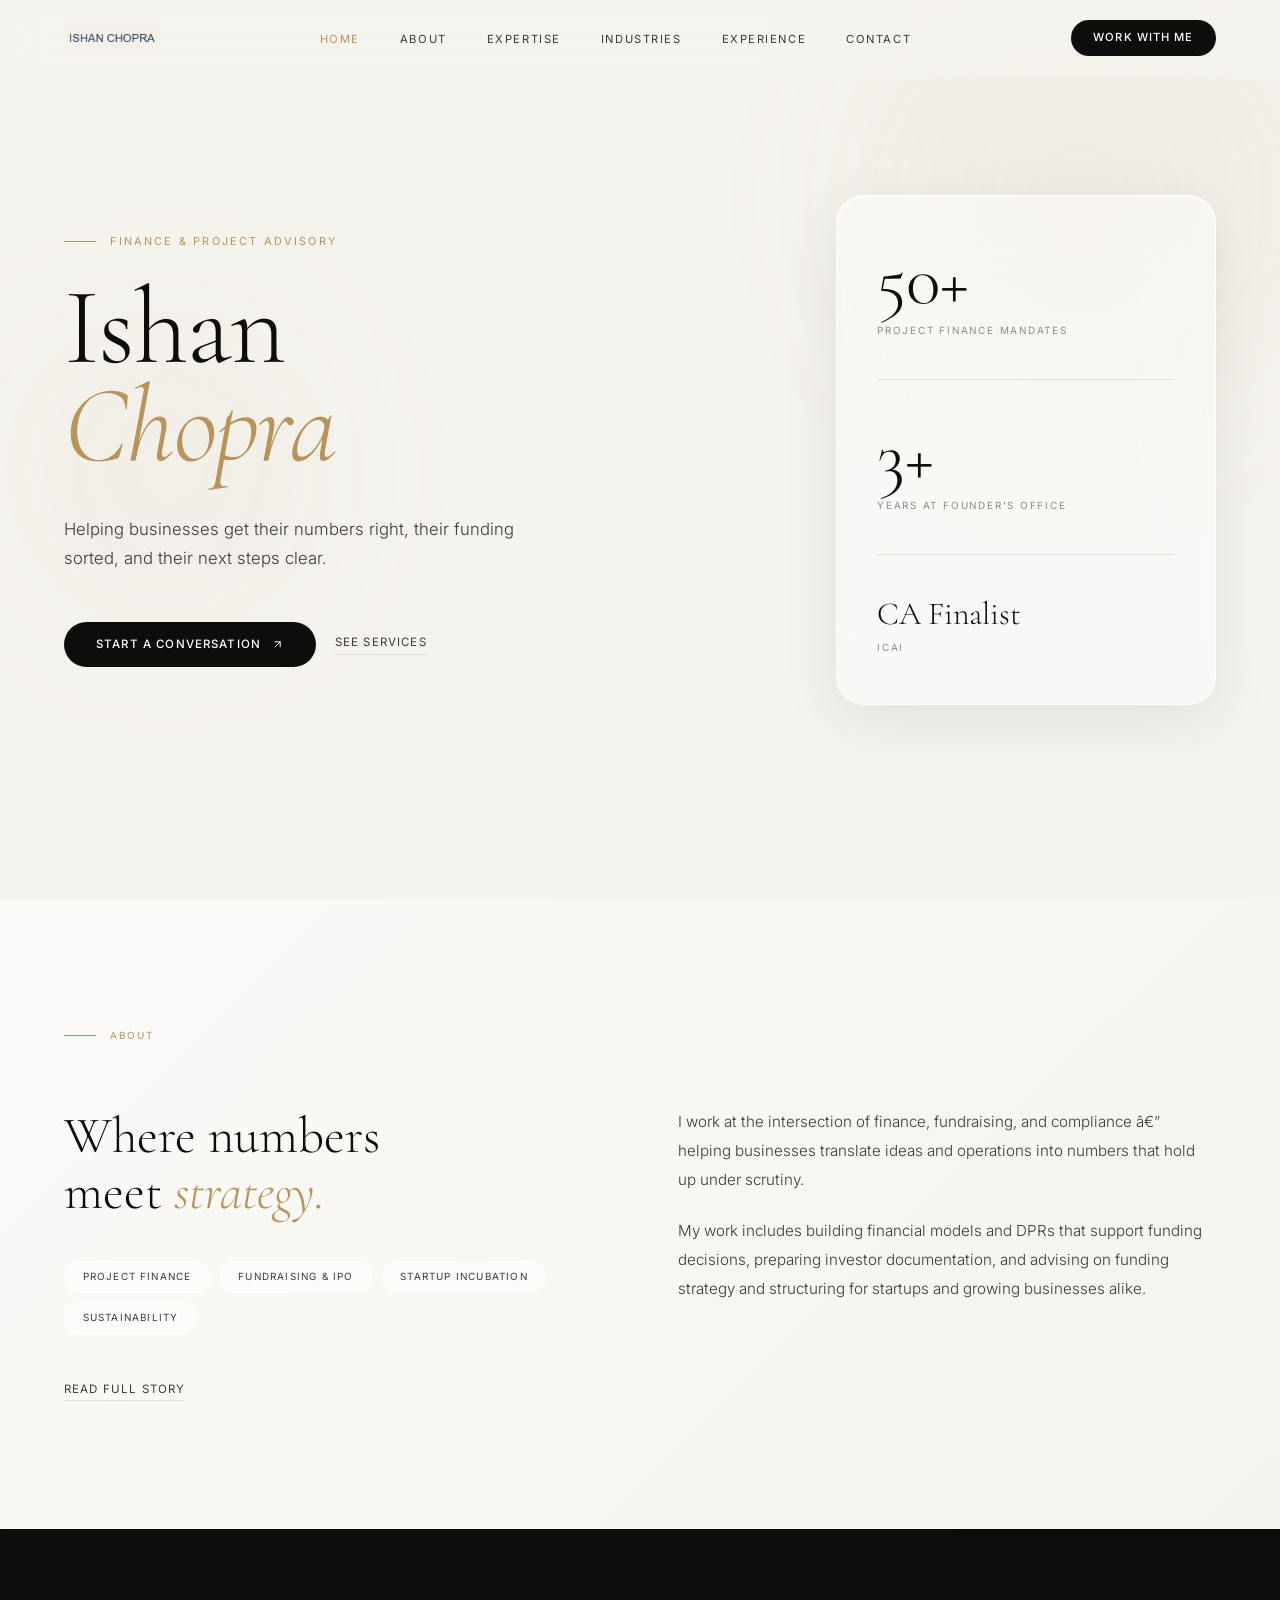
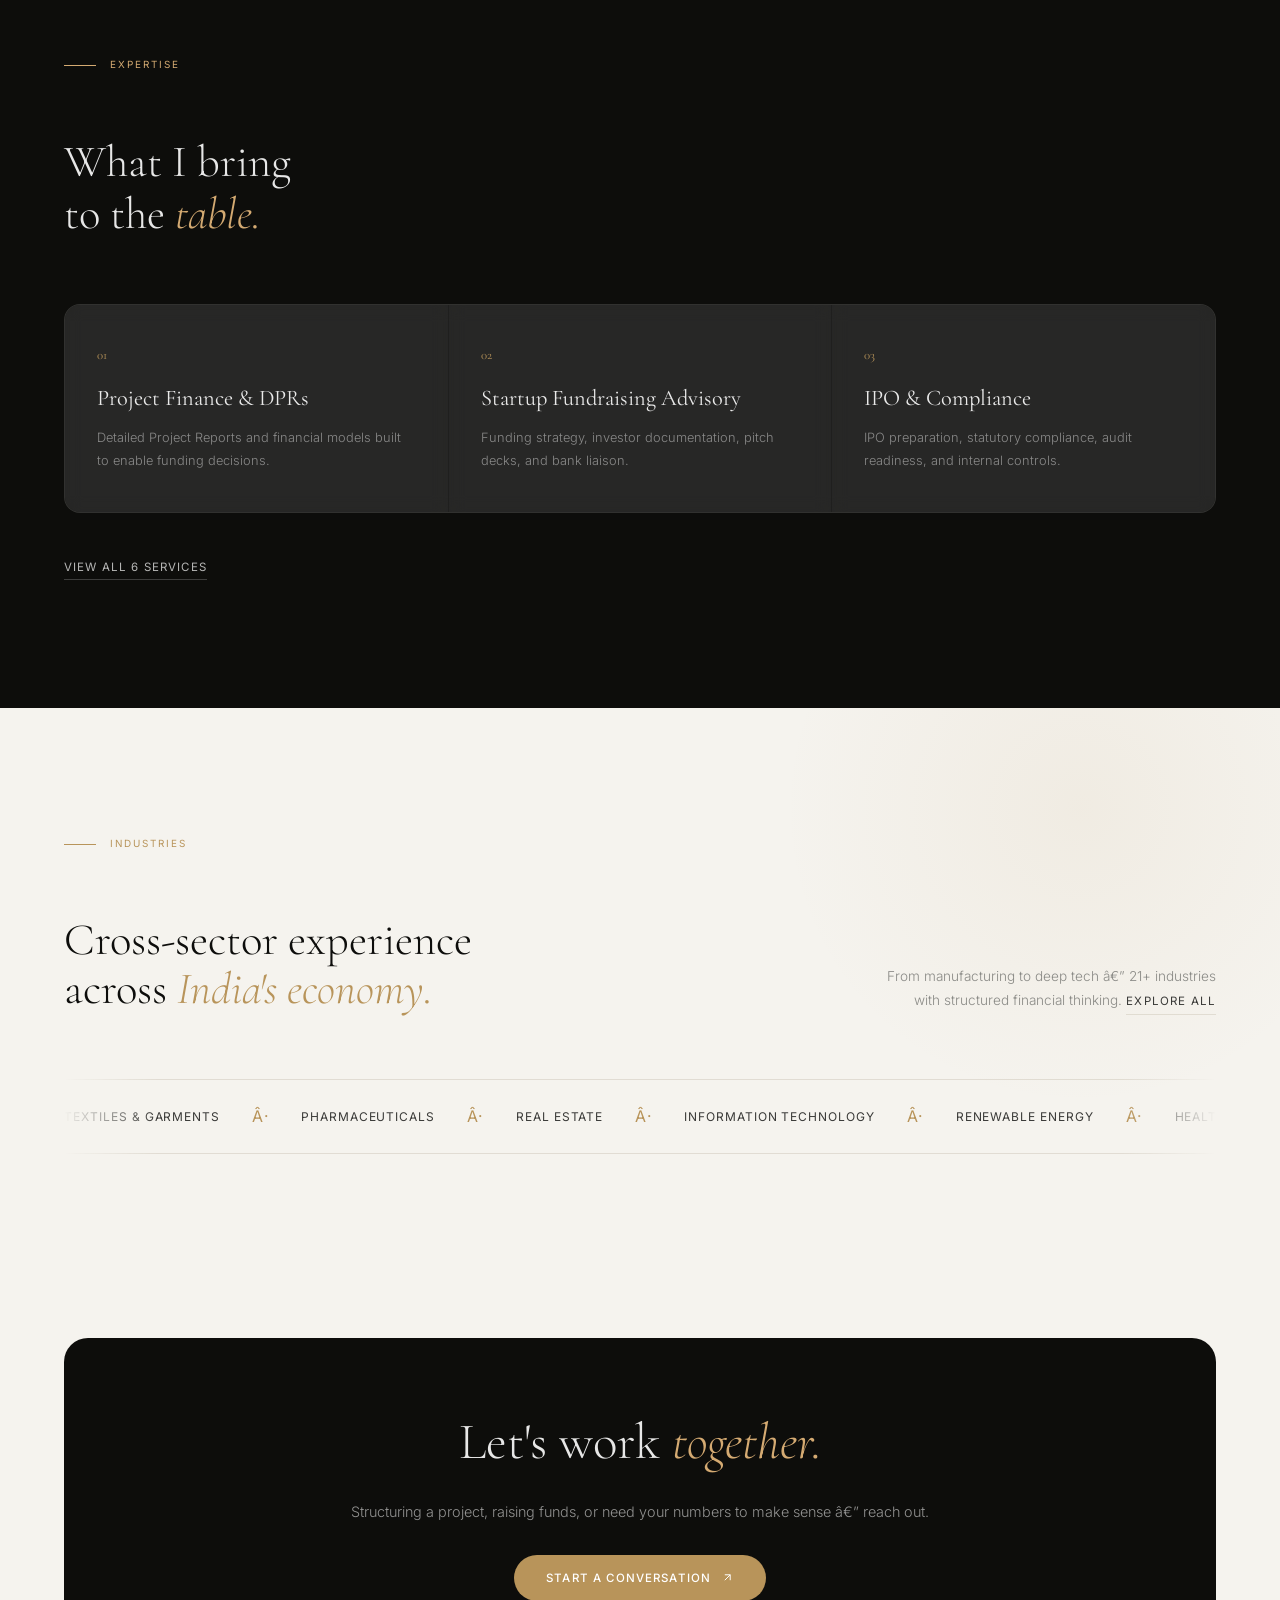
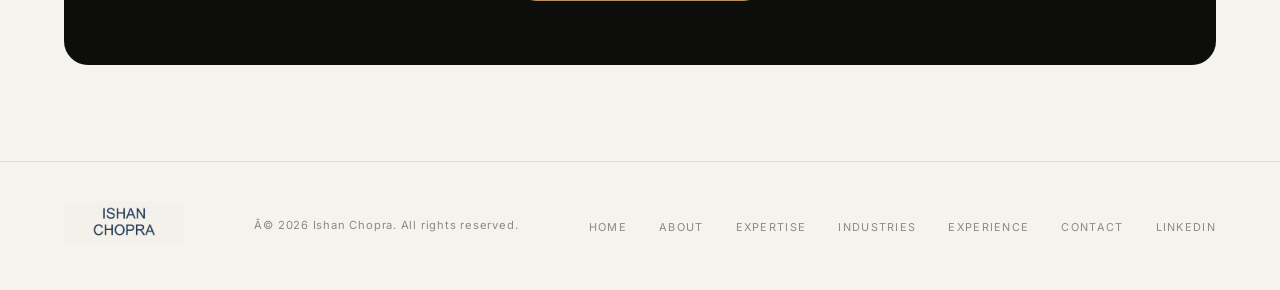
==== commit 00141628: "Add files via upload" ====
--- a/index.html
+++ b/index.html
@@ -1,1432 +1,187 @@
-<!DOCTYPE html>
+﻿<!DOCTYPE html>
 <html lang="en">
 <head>
 <meta charset="UTF-8">
-<meta name="viewport" content="width=device-width, initial-scale=1.0, viewport-fit=cover">
-<title>Ishan Chopra — Finance & Project Advisory</title>
-
-<!-- SEO Meta -->
+<meta name="viewport" content="width=device-width, initial-scale=1.0">
+<title>Ishan Chopra â€” Finance &amp; Project Advisory</title>
 <meta name="description" content="Ishan Chopra is a finance and project advisory professional based in Indore, helping businesses with project finance, fundraising, IPO preparation, and sustainability reporting.">
 <meta name="robots" content="index, follow">
 <meta name="author" content="Ishan Chopra">
+<meta property="og:type" content="website">
+<meta property="og:title" content="Ishan Chopra â€” Finance & Project Advisory">
+<meta property="og:description" content="Helping businesses get their numbers right, their funding sorted, and their next steps clear.">
+<meta property="og:url" content="https://www.ishanchopraa.com/">
+<meta property="og:image" content="https://www.ishanchopraa.com/assets/og_image_1200x630.jpg">
+<meta property="og:image:width" content="1200">
+<meta property="og:image:height" content="630">
+<meta property="og:image:type" content="image/jpeg">
+<meta name="twitter:image" content="https://www.ishanchopraa.com/assets/og_image_1200x630.jpg">
+<meta name="twitter:card" content="summary_large_image">
+<meta name="twitter:title" content="Ishan Chopra â€” Finance & Project Advisory">
+<meta name="twitter:description" content="Helping businesses get their numbers right, their funding sorted, and their next steps clear.">
+<link rel="icon" type="image/png" sizes="32x32" href="assets/favicon_32x32.png">
+<link rel="apple-touch-icon" sizes="180x180" href="assets/apple_touch_180x180.png">
 
-<!-- Open Graph / Social Preview -->
-<meta property="og:type" content="website">
-<meta property="og:title" content="Ishan Chopra — Finance & Project Advisory">
-<meta property="og:description" content="Helping businesses get their numbers right, their funding sorted, and their next steps clear.">
-<meta property="og:url" content="https://www.ishanchopraa.com">
-<meta property="og:image" content="[data-uri]">
-<meta name="twitter:card" content="summary_large_image">
-<meta name="twitter:title" content="Ishan Chopra — Finance & Project Advisory">
-<meta name="twitter:description" content="Helping businesses get their numbers right, their funding sorted, and their next steps clear.">
-
-<link rel="icon" type="image/png" href="[data-uri]">
-<link rel="apple-touch-icon" href="[data-uri]">
 <link rel="preconnect" href="https://fonts.googleapis.com">
 <link rel="preconnect" href="https://fonts.gstatic.com" crossorigin>
 <link href="https://fonts.googleapis.com/css2?family=Cormorant+Garamond:ital,wght@0,300;0,400;0,500;0,600;1,300;1,400&family=Inter:wght@300;400;500;600&display=swap" rel="stylesheet">
-
-<style>
-*, *::before, *::after { margin: 0; padding: 0; box-sizing: border-box; }
-
-:root {
-  --gold: #B8945A;
-  --gold-light: #D4AA72;
-  --gold-glow: rgba(184,148,90,0.15);
-  --ink: #0D0D0B;
-  --ink-mid: #3A3A38;
-  --ink-muted: #8A8A86;
-  --page: #F5F3EE;
-  --page-2: #EDEAE3;
-  --line: rgba(180,170,150,0.3);
-  --white: #FFFFFF;
-  --glass-bg: rgba(255,255,255,0.45);
-  --glass-border: rgba(255,255,255,0.6);
-  --glass-shadow: 0 8px 40px rgba(0,0,0,0.08);
-  --font-display: 'Cormorant Garamond', Georgia, serif;
-  --font-body: 'Inter', system-ui, sans-serif;
-}
-
-html { scroll-behavior: smooth; overflow-x: hidden; }
-
-body {
-  font-family: var(--font-body);
-  background: var(--page);
-  color: var(--ink);
-  font-size: 16px;
-  line-height: 1.6;
-  -webkit-font-smoothing: antialiased;
-  overflow-x: hidden;
-  max-width: 100vw;
-}
-
-/* ─── AMBIENT ORBS ─── */
-.orb {
-  position: fixed; border-radius: 50%; filter: blur(80px);
-  pointer-events: none; z-index: 0; opacity: 0.55;
-  max-width: 100vw;
-}
-.orb-1 {
-  width: 600px; height: 600px;
-  background: radial-gradient(circle, rgba(184,148,90,0.18) 0%, transparent 70%);
-  top: -100px; right: -100px;
-}
-.orb-2 {
-  width: 500px; height: 500px;
-  background: radial-gradient(circle, rgba(184,148,90,0.1) 0%, transparent 70%);
-  bottom: 20vh; left: -80px;
-}
-
-/* ─── FOCUS VISIBLE (Accessibility) ─── */
-:focus-visible {
-  outline: 2px solid var(--gold);
-  outline-offset: 3px;
-  border-radius: 4px;
-}
-
-/* ─── NAV ─── */
-nav {
-  position: fixed; top: 1.2rem; left: 50%; z-index: 200;
-  transform: translateX(-50%);
-  width: calc(100% - 4rem);
-  max-width: 1100px;
-  display: flex; align-items: center; justify-content: space-between;
-  padding: 0.9rem 1.8rem;
-  background: rgba(245,243,238,0.72);
-  backdrop-filter: blur(24px);
-  -webkit-backdrop-filter: blur(24px);
-  border: 1px solid rgba(255,255,255,0.7);
-  border-radius: 100px;
-  box-shadow: 0 4px 32px rgba(0,0,0,0.07), inset 0 1px 0 rgba(255,255,255,0.9);
-  transition: background 0.3s, box-shadow 0.3s;
-}
-nav.scrolled {
-  background: rgba(245,243,238,0.92);
-  box-shadow: 0 8px 40px rgba(0,0,0,0.1), inset 0 1px 0 rgba(255,255,255,0.95);
-}
-.nav-logo {
-  font-family: var(--font-display);
-  font-size: 1.2rem; font-weight: 500;
-  letter-spacing: 0.05em; color: var(--ink); text-decoration: none;
-}
-.nav-logo span { color: var(--gold); }
-.nav-links { display: flex; gap: 2.5rem; list-style: none; }
-.nav-links a {
-  font-size: 0.7rem; font-weight: 400;
-  letter-spacing: 0.14em; text-transform: uppercase;
-  color: var(--ink-mid); text-decoration: none; transition: color 0.2s;
-}
-.nav-links a:hover { color: var(--gold); }
-.nav-cta {
-  font-size: 0.7rem; font-weight: 500;
-  letter-spacing: 0.1em; text-transform: uppercase;
-  color: var(--white); background: var(--ink);
-  padding: 0.55rem 1.4rem; border-radius: 100px;
-  text-decoration: none; transition: background 0.2s;
-}
-.nav-cta:hover { background: var(--gold); }
-
-/* ─── HERO ─── */
-.hero {
-  min-height: 100vh;
-  display: grid;
-  grid-template-columns: 1fr 380px;
-  gap: 4rem;
-  align-items: center;
-  padding: 11rem 5vw 6rem;
-  position: relative; z-index: 1;
-}
-.hero-eyebrow {
-  font-size: 0.68rem; font-weight: 400;
-  letter-spacing: 0.2em; text-transform: uppercase;
-  color: var(--gold); margin-bottom: 1.8rem;
-  display: flex; align-items: center; gap: 0.9rem;
-}
-.hero-eyebrow::before {
-  content: ''; display: block; width: 2rem; height: 1px; background: var(--gold);
-}
-.hero-name {
-  font-family: var(--font-display);
-  font-size: clamp(4.5rem, 8.5vw, 9.5rem);
-  font-weight: 300; line-height: 0.9;
-  letter-spacing: -0.015em; color: var(--ink); margin-bottom: 2.5rem;
-}
-.hero-name em { font-style: italic; color: var(--gold); }
-.hero-tagline {
-  font-size: 1.05rem; font-weight: 300;
-  color: var(--ink-mid); line-height: 1.75;
-  max-width: 480px; margin-bottom: 3rem;
-}
-.hero-actions { display: flex; gap: 1.2rem; align-items: center; flex-wrap: wrap; }
-
-.btn-primary {
-  display: inline-flex; align-items: center; gap: 0.6rem;
-  font-size: 0.72rem; font-weight: 500;
-  letter-spacing: 0.1em; text-transform: uppercase;
-  color: var(--white); background: var(--ink);
-  padding: 0.85rem 2rem; border-radius: 100px;
-  text-decoration: none; transition: background 0.2s, transform 0.2s;
-}
-.btn-primary:hover { background: var(--gold); transform: translateY(-1px); }
-.btn-ghost {
-  display: inline-flex; align-items: center; gap: 0.6rem;
-  font-size: 0.72rem; font-weight: 400;
-  letter-spacing: 0.1em; text-transform: uppercase;
-  color: var(--ink-mid); text-decoration: none;
-  border-bottom: 1px solid var(--line); padding-bottom: 0.15rem;
-  transition: color 0.2s, border-color 0.2s;
-}
-.btn-ghost:hover { color: var(--gold); border-color: var(--gold); }
-
-/* HERO STATS CARD */
-.hero-stats-card {
-  background: var(--glass-bg);
-  backdrop-filter: blur(32px); -webkit-backdrop-filter: blur(32px);
-  border: 1px solid rgba(255,255,255,0.75); border-radius: 28px;
-  box-shadow: 0 16px 60px rgba(0,0,0,0.08), inset 0 1px 0 rgba(255,255,255,0.95);
-  padding: 3rem 2.5rem;
-  display: flex; flex-direction: column; gap: 2.5rem;
-}
-.stat-block { display: flex; flex-direction: column; }
-.stat-divider { height: 1px; background: var(--line); }
-.stat-num {
-  font-family: var(--font-display);
-  font-size: 4.5rem; font-weight: 300;
-  color: var(--ink); line-height: 1; margin-bottom: 0.4rem;
-}
-.stat-label {
-  font-size: 0.62rem; letter-spacing: 0.18em;
-  text-transform: uppercase; color: var(--ink-muted);
-}
-
-/* ─── SECTION BASE ─── */
-section { position: relative; z-index: 1; }
-.section-wrap { padding: 8rem 5vw; }
-.section-label {
-  font-size: 0.62rem; font-weight: 400;
-  letter-spacing: 0.2em; text-transform: uppercase;
-  color: var(--gold); margin-bottom: 4rem;
-  display: flex; align-items: center; gap: 0.9rem;
-}
-.section-label::before {
-  content: ''; display: block; width: 2rem; height: 1px; background: var(--gold);
-}
-
-/* ─── ABOUT ─── */
-.about-wrap { background: var(--page); position: relative; }
-.about-wrap::before { content: ""; position: absolute; inset: 0; background: linear-gradient(135deg, rgba(255,255,255,0.6) 0%, rgba(245,243,238,0.3) 100%); pointer-events: none; z-index: 0; }
-.about-wrap .section-wrap { position: relative; z-index: 1; }
-.about-grid {
-  display: grid; grid-template-columns: 1fr 1fr;
-  gap: 6vw; align-items: start;
-}
-.about-headline {
-  font-family: var(--font-display);
-  font-size: clamp(2.5rem, 4vw, 4.5rem);
-  font-weight: 300; line-height: 1.1; color: var(--ink); margin-bottom: 2.5rem;
-}
-.about-headline em { font-style: italic; color: var(--gold); }
-.about-tags { display: flex; flex-wrap: wrap; gap: 0.6rem; }
-.tag {
-  font-size: 0.62rem; letter-spacing: 0.12em; text-transform: uppercase;
-  color: var(--ink-mid);
-  background: var(--glass-bg);
-  backdrop-filter: blur(12px); -webkit-backdrop-filter: blur(12px);
-  border: 1px solid var(--glass-border);
-  padding: 0.45rem 1.1rem; border-radius: 100px;
-  transition: border-color 0.2s, color 0.2s, background 0.2s;
-  cursor: default;
-}
-.tag:hover { border-color: var(--gold); color: var(--gold); background: rgba(184,148,90,0.06); }
-.about-body {
-  font-size: 0.95rem; font-weight: 300;
-  color: var(--ink-mid); line-height: 1.9;
-}
-.about-body p + p { margin-top: 1.4rem; }
-
-/* ─── SERVICES ─── */
-.services-wrap { background: var(--ink); overflow: hidden; }
-.services-wrap .section-label { color: var(--gold-light); }
-.services-wrap .section-label::before { background: var(--gold-light); }
-.services-headline {
-  font-family: var(--font-display);
-  font-size: clamp(2rem, 3.5vw, 3.5rem); font-weight: 300;
-  color: rgba(255,255,255,0.9); margin-bottom: 4rem; line-height: 1.15;
-}
-.services-headline em { font-style: italic; color: var(--gold-light); }
-.services-grid {
-  display: grid; grid-template-columns: repeat(3, 1fr);
-  gap: 1px; background: rgba(255,255,255,0.08);
-  border: 1px solid rgba(255,255,255,0.08);
-  border-radius: 16px; overflow: hidden;
-}
-.service-item {
-  padding: 2.5rem 2rem;
-  background: rgba(255,255,255,0.04);
-  backdrop-filter: blur(8px); -webkit-backdrop-filter: blur(8px);
-  transition: background 0.25s, box-shadow 0.25s; cursor: default;
-}
-.service-item:hover { background: rgba(184,148,90,0.1); box-shadow: inset 0 0 0 1px rgba(184,148,90,0.2); }
-.service-num { font-family: var(--font-display); font-size: 0.8rem; color: var(--gold); margin-bottom: 1.2rem; font-weight: 400; }
-.service-title {
-  font-family: var(--font-display); font-size: 1.4rem; font-weight: 400;
-  color: rgba(255,255,255,0.9); margin-bottom: 0.9rem; line-height: 1.2;
-}
-.service-desc { font-size: 0.8rem; font-weight: 300; color: rgba(255,255,255,0.45); line-height: 1.8; }
-
-/* ─── EXPERIENCE ─── */
-.exp-wrap { background: var(--ink); overflow: hidden; }
-.exp-wrap .section-label { color: var(--gold-light); }
-.exp-wrap .section-label::before { background: var(--gold-light); }
-.exp-intro {
-  display: flex; justify-content: space-between; align-items: flex-end;
-  margin-bottom: 5rem; gap: 2rem; flex-wrap: wrap;
-}
-.exp-intro-headline {
-  font-family: var(--font-display);
-  font-size: clamp(2.5rem, 5vw, 5rem); font-weight: 300;
-  line-height: 1.0; color: rgba(255,255,255,0.92);
-}
-.exp-intro-headline em { font-style: italic; color: var(--gold-light); }
-.exp-intro-sub {
-  font-size: 0.85rem; font-weight: 300;
-  color: rgba(255,255,255,0.4); line-height: 1.7;
-  max-width: 320px; text-align: right;
-}
-.exp-accordion { display: flex; flex-direction: column; gap: 0; }
-.exp-card { border-top: 1px solid rgba(255,255,255,0.08); overflow: hidden; }
-.exp-card:last-child { border-bottom: 1px solid rgba(255,255,255,0.08); }
-.exp-card-header {
-  display: grid; grid-template-columns: 80px 1fr auto;
-  align-items: center; gap: 2rem; padding: 2rem 0;
-  cursor: pointer; user-select: none; transition: background 0.2s;
-}
-.exp-card-header:hover { background: rgba(255,255,255,0.02); }
-.exp-card-year {
-  font-family: var(--font-display);
-  font-size: 0.72rem; font-weight: 300;
-  color: var(--gold); letter-spacing: 0.08em; line-height: 1.4;
-}
-.exp-card-role {
-  font-family: var(--font-display);
-  font-size: clamp(1.3rem, 2.2vw, 2rem); font-weight: 300;
-  color: rgba(255,255,255,0.9); line-height: 1.1; margin-bottom: 0.2rem;
-}
-.exp-card-co { font-size: 0.72rem; font-weight: 300; color: rgba(255,255,255,0.35); letter-spacing: 0.04em; }
-.exp-card-toggle {
-  width: 32px; height: 32px; flex-shrink: 0;
-  border: 1px solid rgba(255,255,255,0.15); border-radius: 50%;
-  display: flex; align-items: center; justify-content: center;
-  transition: border-color 0.2s, background 0.2s;
-}
-.exp-card-toggle svg { color: rgba(255,255,255,0.5); transition: transform 0.35s ease, color 0.2s; }
-.exp-card.open .exp-card-toggle { background: var(--gold); border-color: var(--gold); }
-.exp-card.open .exp-card-toggle svg { transform: rotate(45deg); color: #fff; }
-.exp-card-body { display: grid; grid-template-rows: 0fr; transition: grid-template-rows 0.4s ease; }
-.exp-card.open .exp-card-body { grid-template-rows: 1fr; }
-.exp-card-body-inner { overflow: hidden; padding: 0 0 0 calc(80px + 2rem); }
-.exp-card.open .exp-card-body-inner { padding-bottom: 2.5rem; }
-.exp-tags { display: flex; flex-wrap: wrap; gap: 0.5rem; margin-bottom: 1.5rem; }
-.exp-tag {
-  font-size: 0.6rem; letter-spacing: 0.1em; text-transform: uppercase;
-  color: var(--gold); border: 1px solid rgba(184,148,90,0.3);
-  padding: 0.3rem 0.8rem; border-radius: 100px;
-}
-.exp-points { display: grid; grid-template-columns: 1fr 1fr; gap: 0.6rem 2rem; list-style: none; }
-.exp-points li {
-  font-size: 0.82rem; font-weight: 300;
-  color: rgba(255,255,255,0.5); line-height: 1.6;
-  display: flex; gap: 0.6rem; align-items: baseline;
-}
-.exp-points li::before { content: '\00b7'; color: var(--gold); flex-shrink: 0; font-size: 1.3rem; line-height: 1; }
-
-/* EDU & CERTS */
-.edu-section-head {
-  font-size: 0.62rem; letter-spacing: 0.2em; text-transform: uppercase;
-  color: var(--gold-light); margin-top: 4rem; padding-top: 3.5rem;
-  border-top: 1px solid rgba(255,255,255,0.08);
-  margin-bottom: 1.2rem;
-  display: flex; align-items: center; gap: 0.9rem;
-}
-.edu-section-head::before {
-  content: ''; display: block; width: 2rem; height: 1px; background: var(--gold-light);
-}
-.edu-certs-grid {
-  display: grid; grid-template-columns: repeat(3, 1fr);
-  gap: 1.5rem;
-}
-.edu-card {
-  background: rgba(255,255,255,0.06);
-  border: 1px solid rgba(255,255,255,0.12);
-  border-radius: 16px; padding: 1.8rem 2rem;
-  transition: background 0.25s;
-}
-.edu-card:hover { background: rgba(255,255,255,0.1); }
-.edu-card-type { font-size: 0.6rem; letter-spacing: 0.18em; text-transform: uppercase; color: var(--gold-light); margin-bottom: 0.7rem; }
-.edu-card-title { font-family: var(--font-display); font-size: 1.15rem; font-weight: 400; color: rgba(255,255,255,0.9); margin-bottom: 0.3rem; }
-.edu-card-sub { font-size: 0.78rem; font-weight: 300; color: rgba(255,255,255,0.55); line-height: 1.55; }
-.edu-card-year { font-size: 0.65rem; letter-spacing: 0.1em; text-transform: uppercase; color: rgba(255,255,255,0.4); margin-top: 0.65rem; }
-
-
-/* ─── INDUSTRIES ─── */
-.industries-wrap { background: var(--page); overflow: hidden; position: relative; }
-.industries-wrap::before { content: ""; position: absolute; top: -200px; right: -100px; width: 600px; height: 600px; border-radius: 50%; background: radial-gradient(circle, rgba(184,148,90,0.08) 0%, transparent 70%); pointer-events: none; }
-.industries-intro {
-  display: flex; justify-content: space-between; align-items: flex-end;
-  gap: 3rem; flex-wrap: wrap; margin-bottom: 4rem;
-}
-.industries-headline {
-  font-family: var(--font-display);
-  font-size: clamp(2rem, 3.5vw, 3.8rem); font-weight: 300;
-  line-height: 1.1; color: var(--ink);
-}
-.industries-headline em { font-style: italic; color: var(--gold); }
-.industries-sub {
-  font-size: 0.85rem; font-weight: 300; color: var(--ink-muted);
-  line-height: 1.75; max-width: 340px; text-align: right;
-}
-
-/* Scrolling ticker */
-.industries-ticker-wrap {
-  overflow: hidden;
-  padding: 1.5rem 0;
-  margin-bottom: 3.5rem;
-  border-top: 1px solid var(--line);
-  border-bottom: 1px solid var(--line);
-  mask-image: linear-gradient(to right, transparent, black 8%, black 92%, transparent);
-  -webkit-mask-image: linear-gradient(to right, transparent, black 8%, black 92%, transparent);
-}
-.industries-ticker {
-  display: flex; gap: 2rem; align-items: center;
-  width: max-content;
-  animation: ticker 40s linear infinite;
-}
-.industries-ticker:hover { animation-play-state: paused; }
-.industries-ticker span {
-  font-size: 0.75rem; font-weight: 400;
-  letter-spacing: 0.08em; text-transform: uppercase;
-  color: var(--ink-mid); white-space: nowrap;
-}
-.industries-ticker .ind-dot { color: var(--gold); font-size: 1rem; }
-@keyframes ticker { from { transform: translateX(0); } to { transform: translateX(-50%); } }
-
-/* Grid cards */
-.industries-grid {
-  display: grid;
-  grid-template-columns: repeat(7, 1fr);
-  gap: 0.85rem;
-}
-.ind-card {
-  background: rgba(255,255,255,0.5);
-  backdrop-filter: blur(20px); -webkit-backdrop-filter: blur(20px);
-  border: 1px solid rgba(255,255,255,0.75);
-  border-radius: 16px;
-  padding: 1.5rem 1rem 1.3rem;
-  display: flex; flex-direction: column; gap: 0.8rem; align-items: center;
-  text-align: center;
-  box-shadow: 0 4px 24px rgba(0,0,0,0.05), inset 0 1px 0 rgba(255,255,255,0.9);
-  transition: background 0.25s, border-color 0.25s, transform 0.25s, box-shadow 0.25s;
-  cursor: default;
-}
-.ind-card:hover {
-  background: rgba(255,255,255,0.82);
-  border-color: rgba(184,148,90,0.45);
-  transform: translateY(-3px);
-  box-shadow: 0 12px 32px rgba(184,148,90,0.12), inset 0 1px 0 rgba(255,255,255,0.95);
-}
-.ind-icon {
-  width: 36px; height: 36px;
-  display: flex; align-items: center; justify-content: center;
-  color: var(--gold);
-  opacity: 0.85;
-}
-.ind-icon svg { width: 22px; height: 22px; stroke: currentColor; fill: none; stroke-width: 1.4; }
-.ind-name { font-size: 0.67rem; font-weight: 400; letter-spacing: 0.03em; color: var(--ink-mid); line-height: 1.4; }
-@media (max-width: 960px) { .industries-grid { grid-template-columns: repeat(4, 1fr); } }
-@media (max-width: 600px)  { .industries-grid { grid-template-columns: repeat(3, 1fr); } }
-
-/* ─── CONTACT ─── */
-.contact-wrap { background: var(--page-2); overflow: hidden; position: relative; }
-.contact-wrap::before { content: ""; position: absolute; inset: 0; background: linear-gradient(135deg, rgba(255,255,255,0.5) 0%, transparent 60%); pointer-events: none; z-index: 0; }
-.contact-wrap .section-wrap { position: relative; z-index: 1; }
-.contact-grid { display: grid; grid-template-columns: 1fr 1.2fr; gap: 6vw; align-items: start; }
-.contact-headline {
-  font-family: var(--font-display);
-  font-size: clamp(3rem, 5.5vw, 5.5rem); font-weight: 300;
-  line-height: 1.0; color: var(--ink); margin-bottom: 2rem;
-}
-.contact-headline em { font-style: italic; color: var(--gold); }
-.contact-direct { margin-top: 2.5rem; display: flex; flex-direction: column; gap: 1.2rem; }
-.contact-row { display: flex; align-items: center; gap: 1rem; font-size: 0.8rem; font-weight: 300; color: var(--ink-mid); }
-.contact-row a { color: var(--ink); text-decoration: none; border-bottom: 1px solid var(--line); transition: color 0.2s, border-color 0.2s; }
-.contact-row a:hover { color: var(--gold); border-color: var(--gold); }
-.contact-row-icon {
-  width: 32px; height: 32px;
-  background: var(--glass-bg); backdrop-filter: blur(12px);
-  border: 1px solid var(--glass-border); border-radius: 8px;
-  display: flex; align-items: center; justify-content: center; flex-shrink: 0;
-}
-.contact-row-icon svg { color: var(--gold); }
-
-/* FORM CARD */
-.contact-form-card {
-  background: var(--glass-bg);
-  backdrop-filter: blur(40px); -webkit-backdrop-filter: blur(40px);
-  border: 1px solid rgba(255,255,255,0.8);
-  border-radius: 28px; padding: 3rem;
-  box-shadow: 0 24px 80px rgba(0,0,0,0.1), inset 0 1px 0 rgba(255,255,255,0.95);
-}
-.form-title { font-family: var(--font-display); font-size: 1.6rem; font-weight: 400; color: var(--ink); margin-bottom: 0.5rem; }
-.form-subtitle { font-size: 0.8rem; font-weight: 300; color: var(--ink-muted); margin-bottom: 2rem; }
-.form-grid { display: grid; grid-template-columns: 1fr 1fr; gap: 1rem; margin-bottom: 1rem; }
-.form-group { display: flex; flex-direction: column; gap: 0.4rem; }
-.form-group.full { grid-column: 1 / -1; }
-.form-label { font-size: 0.62rem; letter-spacing: 0.14em; text-transform: uppercase; color: var(--ink-muted); font-weight: 400; }
-
-.form-input, .form-textarea {
-  font-family: var(--font-body);
-  font-size: 0.88rem; font-weight: 300; color: var(--ink);
-  background: rgba(255,255,255,0.65);
-  border: 1px solid rgba(180,170,150,0.4);
-  border-radius: 10px; padding: 0.75rem 1rem;
-  outline: none; width: 100%;
-  transition: border-color 0.2s, background 0.2s, box-shadow 0.2s;
-}
-.form-input::placeholder, .form-textarea::placeholder { color: var(--ink-muted); font-weight: 300; }
-.form-input:focus, .form-textarea:focus {
-  border-color: var(--gold);
-  background: rgba(255,255,255,0.9);
-  box-shadow: 0 0 0 3px rgba(184,148,90,0.12);
-  outline: none;
-}
-.form-input.error, .form-textarea.error { border-color: #c0392b; box-shadow: 0 0 0 3px rgba(192,57,43,0.1); }
-.form-textarea { resize: vertical; min-height: 110px; }
-.field-error { font-size: 0.68rem; color: #c0392b; margin-top: 0.2rem; display: none; }
-.field-error.show { display: block; }
-
-.form-submit {
-  width: 100%; margin-top: 1.2rem;
-  display: flex; align-items: center; justify-content: center; gap: 0.6rem;
-  font-family: var(--font-body); font-size: 0.72rem; font-weight: 500;
-  letter-spacing: 0.12em; text-transform: uppercase;
-  color: var(--white); background: var(--ink);
-  border: none; border-radius: 100px; padding: 1rem 2rem;
-  cursor: pointer; transition: background 0.2s, transform 0.15s;
-}
-.form-submit:hover { background: var(--gold); transform: translateY(-1px); }
-.form-submit:disabled { opacity: 0.6; cursor: not-allowed; transform: none; }
-.form-note { font-size: 0.7rem; font-weight: 300; color: var(--ink-muted); text-align: center; margin-top: 1rem; line-height: 1.6; }
-
-.form-success { display: none; text-align: center; padding: 2rem 0; }
-.form-success.show { display: block; }
-.form-success-icon {
-  width: 52px; height: 52px; border-radius: 50%;
-  background: rgba(184,148,90,0.12);
-  display: flex; align-items: center; justify-content: center; margin: 0 auto 1rem;
-}
-.form-success h3 { font-family: var(--font-display); font-size: 1.8rem; font-weight: 400; color: var(--ink); margin-bottom: 0.5rem; }
-.form-success p { font-size: 0.85rem; font-weight: 300; color: var(--ink-muted); }
-
-/* ─── FOOTER ─── */
-footer {
-  padding: 2.5rem 5vw; border-top: 1px solid var(--line);
-  display: flex; justify-content: space-between; align-items: center;
-  flex-wrap: wrap; gap: 1rem; background: var(--page); position: relative; z-index: 1;
-}
-footer p { font-size: 0.7rem; color: var(--ink-muted); letter-spacing: 0.07em; }
-.footer-links { display: flex; gap: 2rem; list-style: none; }
-.footer-links a {
-  font-size: 0.68rem; letter-spacing: 0.12em; text-transform: uppercase;
-  color: var(--ink-muted); text-decoration: none; transition: color 0.2s;
-}
-.footer-links a:hover { color: var(--gold); }
-
-/* ─── REVEAL ─── */
-.reveal { opacity: 0; transform: translateY(24px); transition: opacity 0.7s ease, transform 0.7s ease; }
-.reveal.visible { opacity: 1; transform: translateY(0); }
-
-/* ─── RESPONSIVE ─── */
-/* ── TABLET (≤ 960px) ─────────────────────────────────────────────────────── */
-@media (max-width: 960px) {
-  /* Nav */
-  .nav-links { display: none; }
-
-  /* Hero */
-  .hero { grid-template-columns: 1fr; padding-top: 8rem; gap: 2.5rem; }
-  .hero-stats-card {
-    flex-direction: row; flex-wrap: wrap; gap: 1.5rem;
-    width: 100%; box-sizing: border-box;
-  }
-  .stat-block { flex: 1 1 120px; }
-
-  /* About */
-  .about-grid { grid-template-columns: 1fr; gap: 3rem; }
-
-  /* Expertise */
-  .services-grid { grid-template-columns: 1fr 1fr; }
-
-  /* Industries */
-  .industries-intro { flex-direction: column; gap: 1.5rem; }
-  .industries-sub { text-align: left; max-width: 100%; }
-  .industries-grid { grid-template-columns: repeat(4, 1fr); }
-
-  /* Experience accordion */
-  .exp-card-header { grid-template-columns: 60px 1fr auto; gap: 1rem; }
-  .exp-card-body-inner { padding-left: calc(60px + 1rem); }
-  .exp-points { grid-template-columns: 1fr; }
-
-  /* Education */
-  .edu-certs-grid { grid-template-columns: 1fr 1fr; }
-
-  /* Contact */
-  .contact-grid { grid-template-columns: 1fr; gap: 3rem; }
-  .form-grid { grid-template-columns: 1fr; }
-}
-
-/* ── LARGE MOBILE (≤ 768px) ──────────────────────────────────────────────── */
-@media (max-width: 768px) {
-  /* Global */
-  body { overflow-x: hidden; }
-  .section-wrap { padding: 5rem 5vw; }
-
-  /* Nav */
-  nav { top: 0.7rem; width: calc(100% - 2rem); padding: 0.75rem 1.2rem; border-radius: 100px; }
-  .nav-cta { font-size: 0.65rem; padding: 0.5rem 1rem; }
-
-  /* Hero */
-  .hero { padding: 7rem 5vw 3rem; gap: 2rem; }
-  .hero-name { font-size: clamp(3.2rem, 13vw, 5rem); }
-  .hero-tagline { font-size: 0.95rem; }
-  .hero-stats-card { padding: 2rem 1.5rem; }
-  .stat-num { font-size: 3.5rem; }
-  .stat-divider { display: none; }
-  .hero-stats-card { flex-direction: row; justify-content: space-between; }
-  .stat-block { flex: 0 1 auto; text-align: center; }
-
-  /* About */
-  .about-headline { font-size: clamp(2rem, 7vw, 3rem); }
-  .about-tags { gap: 0.4rem; }
-
-  /* Expertise */
-  .services-grid { grid-template-columns: 1fr; }
-  .services-headline { font-size: clamp(1.8rem, 6vw, 2.5rem); }
-
-  /* Industries */
-  .industries-headline { font-size: clamp(1.8rem, 6vw, 2.8rem); }
-  .industries-grid { grid-template-columns: repeat(3, 1fr); gap: 0.7rem; }
-  .ind-card { padding: 1.1rem 0.8rem; }
-
-  /* Experience */
-  .exp-intro { flex-direction: column; gap: 1rem; }
-  .exp-intro-sub { text-align: left; max-width: 100%; }
-  .exp-intro-headline { font-size: clamp(1.8rem, 6vw, 3rem); }
-  .exp-card-header { grid-template-columns: 52px 1fr auto; gap: 0.8rem; padding: 1.5rem 0; }
-  .exp-card-year { font-size: 0.65rem; }
-  .exp-card-role { font-size: clamp(1.1rem, 4.5vw, 1.6rem); }
-  .exp-card-body-inner { padding-left: calc(52px + 0.8rem); }
-  .exp-tags { gap: 0.4rem; }
-  .exp-tag { font-size: 0.55rem; padding: 0.25rem 0.6rem; }
-
-  /* Education */
-  .edu-certs-grid { grid-template-columns: 1fr; gap: 1rem; }
-  .edu-section-head { margin-top: 2.5rem; padding-top: 2.5rem; }
-
-  /* Contact */
-  .contact-headline { font-size: clamp(2.5rem, 9vw, 4rem); }
-  .contact-form-card { padding: 2rem 1.5rem; border-radius: 20px; }
-  .form-title { font-size: 1.3rem; }
-
-  /* Footer */
-  footer { flex-direction: column; align-items: flex-start; gap: 1rem; }
-}
-
-/* ── SMALL MOBILE (≤ 480px) ──────────────────────────────────────────────── */
-@media (max-width: 480px) {
-  /* Global — prevent any horizontal overflow */
-  html, body { overflow-x: hidden; max-width: 100vw; }
-  * { box-sizing: border-box; }
-
-  /* Nav */
-  nav { padding: 0.9rem 4vw; }
-  .nav-cta { display: none; }
-  .nav-logo { font-size: 1rem; }
-
-  /* Hero */
-  .hero { padding: 6.5rem 4vw 3rem; gap: 1.8rem; }
-  .hero-name { font-size: clamp(3rem, 14vw, 4.5rem); line-height: 0.88; }
-  .hero-eyebrow { font-size: 0.6rem; margin-bottom: 1.2rem; }
-  .hero-tagline { font-size: 0.88rem; margin-bottom: 2rem; }
-  .hero-actions { flex-direction: column; align-items: flex-start; gap: 1rem; }
-  .btn-primary { width: 100%; justify-content: center; padding: 0.9rem 1.5rem; }
-  .hero-stats-card {
-    flex-direction: column; gap: 1.2rem;
-    padding: 1.8rem 1.4rem;
-  }
-  .stat-block { text-align: left; }
-  .stat-divider { display: block; }
-  .stat-num { font-size: 2.8rem; }
-
-  /* Sections */
-  .section-wrap { padding: 3.5rem 4vw; }
-  .section-label { margin-bottom: 2.5rem; }
-
-  /* About */
-  .about-headline { font-size: clamp(1.9rem, 9vw, 2.8rem); margin-bottom: 2rem; }
-  .about-body { font-size: 0.88rem; }
-  .tag { font-size: 0.58rem; padding: 0.35rem 0.8rem; }
-
-  /* Expertise */
-  .services-grid { grid-template-columns: 1fr; gap: 0; }
-  .service-item { padding: 1.8rem 1.4rem; }
-  .service-title { font-size: 1.2rem; }
-  .services-headline { font-size: clamp(1.6rem, 7vw, 2.2rem); margin-bottom: 2.5rem; }
-
-  /* Industries */
-  .industries-headline { font-size: clamp(1.6rem, 7vw, 2.2rem); }
-  .industries-ticker-wrap { margin-bottom: 2rem; }
-  .industries-grid { grid-template-columns: repeat(3, 1fr); gap: 0.55rem; }
-  .ind-card { padding: 1rem 0.6rem; border-radius: 12px; gap: 0.5rem; }
-  .ind-icon { width: 28px; height: 28px; }
-  .ind-icon svg { width: 18px; height: 18px; }
-  .ind-name { font-size: 0.6rem; }
-
-  /* Experience */
-  .exp-intro-headline { font-size: clamp(1.6rem, 7vw, 2.5rem); }
-  .exp-card-header { grid-template-columns: 44px 1fr auto; gap: 0.7rem; padding: 1.3rem 0; }
-  .exp-card-year { font-size: 0.6rem; }
-  .exp-card-role { font-size: clamp(1rem, 4.5vw, 1.4rem); }
-  .exp-card-co { font-size: 0.65rem; }
-  .exp-card-body-inner { padding-left: calc(44px + 0.7rem); }
-  .exp-card.open .exp-card-body-inner { padding-bottom: 1.8rem; }
-  .exp-points li { font-size: 0.78rem; }
-  .exp-card-toggle { width: 26px; height: 26px; flex-shrink: 0; }
-  .exp-card-toggle svg { width: 10px; height: 10px; }
-
-  /* Education */
-  .edu-certs-grid { grid-template-columns: 1fr; gap: 0.85rem; margin-top: 2rem; padding-top: 2rem; }
-  .edu-card { padding: 1.4rem 1.2rem; border-radius: 12px; }
-  .edu-card-title { font-size: 1rem; }
-  .edu-section-head { margin-top: 2rem; padding-top: 2rem; }
-
-  /* Contact */
-  .contact-headline { font-size: clamp(2rem, 10vw, 3.2rem); line-height: 1.05; }
-  .contact-form-card { padding: 1.6rem 1.2rem; border-radius: 16px; }
-  .contact-direct { gap: 1rem; }
-  .contact-row { font-size: 0.75rem; gap: 0.7rem; }
-  .contact-row-icon { width: 28px; height: 28px; border-radius: 7px; }
-  .form-title { font-size: 1.2rem; }
-  .form-subtitle { font-size: 0.75rem; margin-bottom: 1.4rem; }
-  .form-input, .form-textarea { font-size: 0.85rem; padding: 0.7rem 0.9rem; border-radius: 9px; }
-  .form-submit { padding: 0.9rem 1.5rem; font-size: 0.68rem; }
-  .form-note { font-size: 0.65rem; }
-
-  /* Orbs — hide on small screens to prevent overflow */
-  .orb { display: none; }
-
-  /* Footer */
-  footer { padding: 2rem 4vw; gap: 0.8rem; }
-  footer p { font-size: 0.65rem; }
-  .footer-links { gap: 1.2rem; }
-  .footer-links a { font-size: 0.62rem; }
-}
-
-/* ── VERY SMALL (≤ 375px / iPhone SE) ───────────────────────────────────── */
-@media (max-width: 375px) {
-  .hero-name { font-size: clamp(2.6rem, 15vw, 3.5rem); }
-  .industries-grid { grid-template-columns: repeat(3, 1fr); gap: 0.4rem; }
-  .ind-name { font-size: 0.55rem; }
-  .exp-card-header { grid-template-columns: 38px 1fr auto; gap: 0.5rem; }
-  .exp-card-body-inner { padding-left: calc(38px + 0.5rem); }
-  .about-headline { font-size: clamp(1.7rem, 10vw, 2.4rem); }
-  .section-wrap { padding: 3rem 4vw; }
-}
-</style>
+<link rel="stylesheet" href="styles.css">
+<link rel="stylesheet" href="extra.css">
 </head>
 <body>
-
 <div class="orb orb-1" aria-hidden="true"></div>
 <div class="orb orb-2" aria-hidden="true"></div>
 
-<!-- ─── NAV ─── -->
 <header>
   <nav id="nav" role="navigation" aria-label="Main navigation">
-    <a href="#" class="nav-logo" aria-label="Ishan Chopra – Home">IC</a>
-    <ul class="nav-links">
-      <li><a href="#about">About</a></li>
-      <li><a href="#services">Expertise</a></li>
-      <li><a href="#industries">Industries</a></li>
-    <li><a href="#experience">Experience</a></li>
-      <li><a href="#contact">Contact</a></li>
+    <a href="index.html" class="nav-logo" aria-label="Ishan Chopra - Home"><img src="assets/navbar_logo_240x80.png" alt="Ishan Chopra" width="240" height="80"></a>
+    <ul class="nav-links">
+      <li><a href="index.html">Home</a></li>
+      <li><a href="about.html">About</a></li>
+      <li><a href="services.html">Expertise</a></li>
+      <li><a href="industries.html">Industries</a></li>
+      <li><a href="experience.html">Experience</a></li>
+      <li><a href="contact.html">Contact</a></li>
     </ul>
-    <a href="#contact" class="nav-cta">Work with me</a>
+    <div style="display:flex;gap:.6rem;align-items:center;">
+      <a href="contact.html" class="nav-cta">Work with me</a>
+      <button class="nav-toggle" id="navToggle" aria-label="Open menu" aria-expanded="false">
+        <svg width="18" height="18" fill="none" stroke="currentColor" stroke-width="1.8" viewBox="0 0 24 24"><path d="M3 6h18M3 12h18M3 18h18"/></svg>
+      </button>
+    </div>
   </nav>
 </header>
 
 <main>
-
-<!-- ─── HERO ─── -->
-<section class="section-wrap hero" id="home" aria-label="Introduction">
+<!-- HERO -->
+<section class="section-wrap hero" aria-label="Introduction">
   <div class="hero-left">
     <p class="hero-eyebrow reveal">Finance &amp; Project Advisory</p>
     <h1 class="hero-name reveal">Ishan<br><em>Chopra</em></h1>
     <p class="hero-tagline reveal">Helping businesses get their numbers right, their funding sorted, and their next steps clear.</p>
     <div class="hero-actions reveal">
-      <a href="#contact" class="btn-primary">
-        Start a conversation
+      <a href="contact.html" class="btn-primary">Start a conversation
         <svg aria-hidden="true" width="13" height="13" fill="none" stroke="currentColor" stroke-width="1.8" viewBox="0 0 24 24"><path d="M7 17L17 7M17 7H7M17 7v10"/></svg>
       </a>
-      <a href="#services" class="btn-ghost">See services</a>
+      <a href="services.html" class="btn-ghost">See services</a>
     </div>
   </div>
-
   <div class="hero-stats-card reveal" aria-label="Key statistics">
     <div class="stat-block">
-      <p class="stat-num" aria-label="50 plus">50+</p>
+      <p class="stat-num">50+</p>
       <p class="stat-label">Project Finance Mandates</p>
     </div>
     <div class="stat-divider" role="separator"></div>
     <div class="stat-block">
-      <p class="stat-num" aria-label="3 plus">3+</p>
+      <p class="stat-num">3+</p>
       <p class="stat-label">Years at Founder's Office</p>
     </div>
     <div class="stat-divider" role="separator"></div>
     <div class="stat-block">
-      <p class="stat-num" style="font-size:2rem; line-height:1.2;">CA Finalist</p>
+      <p class="stat-num" style="font-size:2rem;line-height:1.2;">CA Finalist</p>
+      <p class="stat-label">ICAI</p>
     </div>
   </div>
 </section>
 
-<!-- ─── ABOUT ─── -->
-<section class="about-wrap" id="about" aria-label="About Ishan Chopra">
+<!-- ABOUT PREVIEW -->
+<section class="about-wrap" aria-label="About preview">
   <div class="section-wrap">
-    <p class="section-label reveal" aria-hidden="true">About</p>
+    <p class="section-label reveal">About</p>
     <div class="about-grid">
       <div class="reveal">
         <h2 class="about-headline">Where numbers<br>meet <em>strategy.</em></h2>
-        <div class="about-tags" aria-label="Areas of expertise">
+        <div class="about-tags">
           <span class="tag">Project Finance</span>
           <span class="tag">Fundraising &amp; IPO</span>
           <span class="tag">Startup Incubation</span>
           <span class="tag">Sustainability</span>
         </div>
+        <div class="preview-link-wrap"><a href="about.html" class="btn-ghost">Read full story</a></div>
       </div>
       <div class="about-body reveal">
-        <p>I work at the intersection of finance, fundraising, and compliance — helping businesses translate ideas and operations into numbers that hold up under scrutiny.</p>
+        <p>I work at the intersection of finance, fundraising, and compliance â€” helping businesses translate ideas and operations into numbers that hold up under scrutiny.</p>
         <p>My work includes building financial models and DPRs that support funding decisions, preparing investor documentation, and advising on funding strategy and structuring for startups and growing businesses alike.</p>
-        <p>I've supported IPO preparation and compliance processes, and worked closely with senior officials at leading private and PSU banks to help move financing conversations forward. Beyond fundraising, I assess project feasibility and funding structures to help businesses make sound, well-informed decisions.</p>
-        <p>My foundation includes tax compliance, audit readiness, and internal controls — along with experience improving operational efficiency. Across all of this, my focus stays the same: helping businesses get their numbers right, their funding sorted, and their next steps clear.</p>
-        <p>I have been closely involved in the ideation and early-stage development of ventures in the finance and marketing space — contributing to their structure, strategy, and financial groundwork from the very first step.</p>
       </div>
     </div>
   </div>
 </section>
 
-<!-- ─── SERVICES ─── -->
-<section class="services-wrap" id="services" aria-label="Areas of expertise">
+<!-- SERVICES PREVIEW -->
+<section class="services-wrap" aria-label="Expertise preview">
   <div class="section-wrap">
-    <p class="section-label reveal" aria-hidden="true">Expertise</p>
+    <p class="section-label reveal">Expertise</p>
     <h2 class="services-headline reveal">What I bring<br>to the <em>table.</em></h2>
     <div class="services-grid reveal">
       <div class="service-item">
-        <p class="service-num" aria-hidden="true">01</p>
+        <p class="service-num">01</p>
         <h3 class="service-title">Project Finance &amp; DPRs</h3>
-        <p class="service-desc">Detailed Project Reports and financial models built to enable funding decisions. Feasibility assessment and funding structure optimisation across industries.</p>
+        <p class="service-desc">Detailed Project Reports and financial models built to enable funding decisions.</p>
       </div>
       <div class="service-item">
-        <p class="service-num" aria-hidden="true">02</p>
+        <p class="service-num">02</p>
         <h3 class="service-title">Startup Fundraising Advisory</h3>
-        <p class="service-desc">End-to-end support — from funding strategy and structuring to investor documentation, pitch decks, and liaising with private and PSU banks.</p>
+        <p class="service-desc">Funding strategy, investor documentation, pitch decks, and bank liaison.</p>
       </div>
       <div class="service-item">
-        <p class="service-num" aria-hidden="true">03</p>
+        <p class="service-num">03</p>
         <h3 class="service-title">IPO &amp; Compliance</h3>
-        <p class="service-desc">IPO preparation, statutory compliance, audit readiness, and internal control frameworks to keep businesses regulator-ready at every stage.</p>
+        <p class="service-desc">IPO preparation, statutory compliance, audit readiness, and internal controls.</p>
       </div>
-      <div class="service-item">
-        <p class="service-num" aria-hidden="true">04</p>
-        <h3 class="service-title">Tax &amp; Financial Planning</h3>
-        <p class="service-desc">Income Tax Return filings, tax advisory, financial planning, and accounting to ensure accurate, timely, and compliant financial operations.</p>
-      </div>
-      <div class="service-item">
-        <p class="service-num" aria-hidden="true">05</p>
-        <h3 class="service-title">Sustainability Reporting</h3>
-        <p class="service-desc">Carbon footprint analysis, ESG compliance reports, and carbon reduction strategies — including advisory for Government PSUs on neutrality.</p>
-      </div>
-      <div class="service-item">
-        <p class="service-num" aria-hidden="true">06</p>
-        <h3 class="service-title">Financial Consulting</h3>
-        <p class="service-desc">Broad advisory across real estate, commercial lending, mortgage structuring, wealth management, and business valuation for informed decisions.</p>
+    </div>
+    <div class="preview-link-wrap reveal"><a href="services.html" class="btn-ghost" style="color:rgba(255,255,255,.7);border-color:rgba(255,255,255,.2);">View all 6 services</a></div>
+  </div>
+</section>
+
+<!-- INDUSTRIES TEASER -->
+<section class="industries-wrap" aria-label="Industries preview">
+  <div class="section-wrap">
+    <p class="section-label reveal">Industries</p>
+    <div class="industries-intro reveal">
+      <h2 class="industries-headline">Cross-sector experience<br>across <em>India's economy.</em></h2>
+      <p class="industries-sub">From manufacturing to deep tech â€” 21+ industries with structured financial thinking. <a href="industries.html" class="btn-ghost">Explore all</a></p>
+    </div>
+    <div class="industries-ticker-wrap" aria-hidden="true">
+      <div class="industries-ticker">
+        <span>Textiles &amp; Garments</span><span class="ind-dot">Â·</span>
+        <span>Pharmaceuticals</span><span class="ind-dot">Â·</span>
+        <span>Real Estate</span><span class="ind-dot">Â·</span>
+        <span>Information Technology</span><span class="ind-dot">Â·</span>
+        <span>Renewable Energy</span><span class="ind-dot">Â·</span>
+        <span>Healthcare</span><span class="ind-dot">Â·</span>
+        <span>FMCG</span><span class="ind-dot">Â·</span>
+        <span>Banking &amp; Financial Services</span><span class="ind-dot">Â·</span>
       </div>
     </div>
   </div>
 </section>
 
-
-<!-- ─── INDUSTRIES ─── -->
-<section class="industries-wrap" id="industries" aria-label="Industries served">
-  <div class="section-wrap">
-    <p class="section-label reveal" aria-hidden="true">Industries</p>
-    <div class="industries-intro reveal">
-      <h2 class="industries-headline">Cross-sector experience<br>across <em>India's economy.</em></h2>
-      <p class="industries-sub">From manufacturing to deep tech, I've worked across 21+ industries — bringing structured financial thinking to businesses of every shape and size.</p>
-    </div>
-    <div class="industries-ticker-wrap" aria-label="Industry list">
-      <div class="industries-ticker">
-        <span>Textiles &amp; Garments</span>
-        <span class="ind-dot" aria-hidden="true">·</span>
-        <span>Pharmaceuticals</span>
-        <span class="ind-dot" aria-hidden="true">·</span>
-        <span>Real Estate &amp; Construction</span>
-        <span class="ind-dot" aria-hidden="true">·</span>
-        <span>Information Technology</span>
-        <span class="ind-dot" aria-hidden="true">·</span>
-        <span>Automobiles &amp; Auto Ancillaries</span>
-        <span class="ind-dot" aria-hidden="true">·</span>
-        <span>Steel &amp; Metals</span>
-        <span class="ind-dot" aria-hidden="true">·</span>
-        <span>Hospitality &amp; Hotels</span>
-        <span class="ind-dot" aria-hidden="true">·</span>
-        <span>FMCG</span>
-        <span class="ind-dot" aria-hidden="true">·</span>
-        <span>Chemicals &amp; Petrochemicals</span>
-        <span class="ind-dot" aria-hidden="true">·</span>
-        <span>Infrastructure &amp; Logistics</span>
-        <span class="ind-dot" aria-hidden="true">·</span>
-        <span>Renewable Energy</span>
-        <span class="ind-dot" aria-hidden="true">·</span>
-        <span>Healthcare &amp; Hospitals</span>
-        <span class="ind-dot" aria-hidden="true">·</span>
-        <span>Food Processing</span>
-        <span class="ind-dot" aria-hidden="true">·</span>
-        <span>Agriculture &amp; Allied Activities</span>
-        <span class="ind-dot" aria-hidden="true">·</span>
-        <span>Education &amp; EdTech</span>
-        <span class="ind-dot" aria-hidden="true">·</span>
-        <span>Media &amp; Entertainment</span>
-        <span class="ind-dot" aria-hidden="true">·</span>
-        <span>Retail &amp; E-Commerce</span>
-        <span class="ind-dot" aria-hidden="true">·</span>
-        <span>Paper &amp; Packaging</span>
-        <span class="ind-dot" aria-hidden="true">·</span>
-        <span>Cement &amp; Building Materials</span>
-        <!-- duplicate for seamless loop -->
-        <span class="ind-dot" aria-hidden="true">·</span>
-        <span aria-hidden="true">Textiles &amp; Garments</span>
-        <span class="ind-dot" aria-hidden="true">·</span>
-        <span aria-hidden="true">Pharmaceuticals</span>
-        <span class="ind-dot" aria-hidden="true">·</span>
-        <span aria-hidden="true">Real Estate &amp; Construction</span>
-        <span class="ind-dot" aria-hidden="true">·</span>
-        <span aria-hidden="true">Information Technology</span>
-        <span class="ind-dot" aria-hidden="true">·</span>
-        <span aria-hidden="true">Automobiles &amp; Auto Ancillaries</span>
-        <span class="ind-dot" aria-hidden="true">·</span>
-        <span aria-hidden="true">Steel &amp; Metals</span>
-        <span class="ind-dot" aria-hidden="true">·</span>
-        <span aria-hidden="true">Hospitality &amp; Hotels</span>
-        <span class="ind-dot" aria-hidden="true">·</span>
-        <span aria-hidden="true">FMCG</span>
-        <span class="ind-dot" aria-hidden="true">·</span>
-        <span aria-hidden="true">Chemicals &amp; Petrochemicals</span>
-        <span class="ind-dot" aria-hidden="true">·</span>
-        <span aria-hidden="true">Infrastructure &amp; Logistics</span>
-        <span class="ind-dot" aria-hidden="true">·</span>
-        <span aria-hidden="true">Renewable Energy</span>
-        <span class="ind-dot" aria-hidden="true">·</span>
-        <span aria-hidden="true">Healthcare &amp; Hospitals</span>
-        <span class="ind-dot" aria-hidden="true">·</span>
-        <span aria-hidden="true">Food Processing</span>
-        <span class="ind-dot" aria-hidden="true">·</span>
-        <span aria-hidden="true">Agriculture &amp; Allied Activities</span>
-        <span class="ind-dot" aria-hidden="true">·</span>
-        <span aria-hidden="true">Education &amp; EdTech</span>
-        <span class="ind-dot" aria-hidden="true">·</span>
-        <span aria-hidden="true">Media &amp; Entertainment</span>
-        <span class="ind-dot" aria-hidden="true">·</span>
-        <span aria-hidden="true">Retail &amp; E-Commerce</span>
-        <span class="ind-dot" aria-hidden="true">·</span>
-        <span aria-hidden="true">Paper &amp; Packaging</span>
-        <span class="ind-dot" aria-hidden="true">·</span>
-        <span aria-hidden="true">Cement &amp; Building Materials</span>
-      </div>
-    </div>
-    <div class="industries-grid reveal">
-      <div class="ind-card">
-        <div class="ind-icon"><svg viewBox="0 0 24 24" xmlns="http://www.w3.org/2000/svg"><polyline points="3 6 5 4 19 4 21 6"/><rect x="3" y="6" width="18" height="13" rx="1"/><line x1="12" y1="6" x2="12" y2="19"/></svg></div>
-        <p class="ind-name">Textiles &amp; Garments</p>
-      </div>
-      <div class="ind-card">
-        <div class="ind-icon"><svg viewBox="0 0 24 24" xmlns="http://www.w3.org/2000/svg"><path d="M10.5 20H4a2 2 0 0 1-2-2V5c0-1.1.9-2 2-2h3.93a2 2 0 0 1 1.66.9l.82 1.2a2 2 0 0 0 1.66.9H20a2 2 0 0 1 2 2v3"/><circle cx="18" cy="18" r="3"/><line x1="15.27" y1="15.27" x2="18" y2="18"/></svg></div>
-        <p class="ind-name">Pharmaceuticals</p>
-      </div>
-      <div class="ind-card">
-        <div class="ind-icon"><svg viewBox="0 0 24 24" xmlns="http://www.w3.org/2000/svg"><path d="M3 9l9-7 9 7v11a2 2 0 0 1-2 2H5a2 2 0 0 1-2-2z"/><polyline points="9 22 9 12 15 12 15 22"/></svg></div>
-        <p class="ind-name">Real Estate &amp; Construction</p>
-      </div>
-      <div class="ind-card">
-        <div class="ind-icon"><svg viewBox="0 0 24 24" xmlns="http://www.w3.org/2000/svg"><rect x="2" y="3" width="20" height="14" rx="2"/><line x1="8" y1="21" x2="16" y2="21"/><line x1="12" y1="17" x2="12" y2="21"/></svg></div>
-        <p class="ind-name">Information Technology</p>
-      </div>
-      <div class="ind-card">
-        <div class="ind-icon"><svg viewBox="0 0 24 24" xmlns="http://www.w3.org/2000/svg"><rect x="1" y="3" width="15" height="13" rx="1"/><path d="M16 8h4l3 3v5h-7V8z"/><circle cx="5.5" cy="18.5" r="2.5"/><circle cx="18.5" cy="18.5" r="2.5"/></svg></div>
-        <p class="ind-name">Automobiles &amp; Auto Ancillaries</p>
-      </div>
-      <div class="ind-card">
-        <div class="ind-icon"><svg viewBox="0 0 24 24" xmlns="http://www.w3.org/2000/svg"><path d="M12 2L2 7l10 5 10-5-10-5z"/><path d="M2 17l10 5 10-5"/><path d="M2 12l10 5 10-5"/></svg></div>
-        <p class="ind-name">Steel &amp; Metals</p>
-      </div>
-      <div class="ind-card">
-        <div class="ind-icon"><svg viewBox="0 0 24 24" xmlns="http://www.w3.org/2000/svg"><path d="M18 8h1a4 4 0 0 1 0 8h-1"/><path d="M2 8h16v9a4 4 0 0 1-4 4H6a4 4 0 0 1-4-4V8z"/><line x1="6" y1="1" x2="6" y2="4"/><line x1="10" y1="1" x2="10" y2="4"/><line x1="14" y1="1" x2="14" y2="4"/></svg></div>
-        <p class="ind-name">Hospitality &amp; Hotels</p>
-      </div>
-      <div class="ind-card">
-        <div class="ind-icon"><svg viewBox="0 0 24 24" xmlns="http://www.w3.org/2000/svg"><path d="M6 2L3 6v14a2 2 0 0 0 2 2h14a2 2 0 0 0 2-2V6l-3-4z"/><line x1="3" y1="6" x2="21" y2="6"/><path d="M16 10a4 4 0 0 1-8 0"/></svg></div>
-        <p class="ind-name">FMCG</p>
-      </div>
-      <div class="ind-card">
-        <div class="ind-icon"><svg viewBox="0 0 24 24" xmlns="http://www.w3.org/2000/svg"><path d="M10 2v7.31"/><path d="M14 9.3V1.99"/><path d="M8.5 2h7"/><path d="M14 9.3a6.5 6.5 0 1 1-4 0"/><path d="M5.52 16h12.96"/></svg></div>
-        <p class="ind-name">Chemicals &amp; Petrochemicals</p>
-      </div>
-      <div class="ind-card">
-        <div class="ind-icon"><svg viewBox="0 0 24 24" xmlns="http://www.w3.org/2000/svg"><rect x="1" y="3" width="15" height="13" rx="1"/><path d="M16 8h4l3 3v5h-7V8z"/><circle cx="5.5" cy="18.5" r="2.5"/><circle cx="18.5" cy="18.5" r="2.5"/></svg></div>
-        <p class="ind-name">Infrastructure &amp; Logistics</p>
-      </div>
-      <div class="ind-card">
-        <div class="ind-icon"><svg viewBox="0 0 24 24" xmlns="http://www.w3.org/2000/svg"><circle cx="12" cy="12" r="4"/><line x1="12" y1="2" x2="12" y2="6"/><line x1="12" y1="18" x2="12" y2="22"/><line x1="4.93" y1="4.93" x2="7.76" y2="7.76"/><line x1="16.24" y1="16.24" x2="19.07" y2="19.07"/><line x1="2" y1="12" x2="6" y2="12"/><line x1="18" y1="12" x2="22" y2="12"/></svg></div>
-        <p class="ind-name">Renewable Energy</p>
-      </div>
-      <div class="ind-card">
-        <div class="ind-icon"><svg viewBox="0 0 24 24" xmlns="http://www.w3.org/2000/svg"><path d="M22 12h-4l-3 9L9 3l-3 9H2"/></svg></div>
-        <p class="ind-name">Healthcare &amp; Hospitals</p>
-      </div>
-      <div class="ind-card">
-        <div class="ind-icon"><svg viewBox="0 0 24 24" xmlns="http://www.w3.org/2000/svg"><path d="M3 2v7c0 1.1.9 2 2 2h4a2 2 0 0 0 2-2V2"/><line x1="7" y1="2" x2="7" y2="11"/><path d="M21 15V2a5 5 0 0 0-5 5v6c0 1.1.9 2 2 2h1"/><path d="M18 22V15"/></svg></div>
-        <p class="ind-name">Food Processing</p>
-      </div>
-      <div class="ind-card">
-        <div class="ind-icon"><svg viewBox="0 0 24 24" xmlns="http://www.w3.org/2000/svg"><path d="M12 2a10 10 0 0 1 10 10c0 5.52-4.48 10-10 10S2 17.52 2 12"/><path d="M12 12L2.5 4.5"/><path d="M12 6v6l4 2"/></svg></div>
-        <p class="ind-name">Agriculture &amp; Allied</p>
-      </div>
-      <div class="ind-card">
-        <div class="ind-icon"><svg viewBox="0 0 24 24" xmlns="http://www.w3.org/2000/svg"><path d="M2 3h6a4 4 0 0 1 4 4v14a3 3 0 0 0-3-3H2z"/><path d="M22 3h-6a4 4 0 0 0-4 4v14a3 3 0 0 1 3-3h7z"/></svg></div>
-        <p class="ind-name">Education &amp; EdTech</p>
-      </div>
-      <div class="ind-card">
-        <div class="ind-icon"><svg viewBox="0 0 24 24" xmlns="http://www.w3.org/2000/svg"><polygon points="23 7 16 12 23 17 23 7"/><rect x="1" y="5" width="15" height="14" rx="2"/></svg></div>
-        <p class="ind-name">Media &amp; Entertainment</p>
-      </div>
-      <div class="ind-card">
-        <div class="ind-icon"><svg viewBox="0 0 24 24" xmlns="http://www.w3.org/2000/svg"><circle cx="9" cy="21" r="1"/><circle cx="20" cy="21" r="1"/><path d="M1 1h4l2.68 13.39a2 2 0 0 0 2 1.61h9.72a2 2 0 0 0 2-1.61L23 6H6"/></svg></div>
-        <p class="ind-name">Retail &amp; E-Commerce</p>
-      </div>
-      <div class="ind-card">
-        <div class="ind-icon"><svg viewBox="0 0 24 24" xmlns="http://www.w3.org/2000/svg"><path d="M14 2H6a2 2 0 0 0-2 2v16a2 2 0 0 0 2 2h12a2 2 0 0 0 2-2V8z"/><polyline points="14 2 14 8 20 8"/><line x1="16" y1="13" x2="8" y2="13"/><line x1="16" y1="17" x2="8" y2="17"/><polyline points="10 9 9 9 8 9"/></svg></div>
-        <p class="ind-name">Paper &amp; Packaging</p>
-      </div>
-      <div class="ind-card">
-        <div class="ind-icon"><svg viewBox="0 0 24 24" xmlns="http://www.w3.org/2000/svg"><rect x="3" y="3" width="18" height="18" rx="2"/><path d="M3 9h18"/><path d="M9 21V9"/></svg></div>
-        <p class="ind-name">Cement &amp; Building Materials</p>
-      </div>
-      <div class="ind-card">
-        <div class="ind-icon"><svg viewBox="0 0 24 24" xmlns="http://www.w3.org/2000/svg"><rect x="3" y="10" width="18" height="11" rx="1"/><path d="M12 3L3 10h18L12 3z"/><line x1="7" y1="14" x2="7" y2="17"/><line x1="12" y1="14" x2="12" y2="17"/><line x1="17" y1="14" x2="17" y2="17"/></svg></div>
-        <p class="ind-name">Banking &amp; Financial Services</p>
-      </div>
-      <div class="ind-card">
-        <div class="ind-icon"><svg viewBox="0 0 24 24" xmlns="http://www.w3.org/2000/svg"><path d="M12 2L2 7l10 5 10-5-10-5z"/><path d="M2 17l10 5 10-5"/><path d="M2 12l10 5 10-5"/></svg></div>
-        <p class="ind-name">Startups &amp; New Ventures</p>
-      </div>
-    </div>
-  </div>
-</section>
-
-<!-- ─── EXPERIENCE ─── -->
-<section class="exp-wrap" id="experience" aria-label="Experience and education">
-  <div class="section-wrap">
-    <p class="section-label reveal" aria-hidden="true">Experience</p>
-
-    <div class="exp-intro reveal">
-      <h2 class="exp-intro-headline">A career built on<br><em>doing the hard work.</em></h2>
-      <p class="exp-intro-sub">Click any role to expand — each position shaped a sharper, more complete understanding of how businesses grow, fund, and sustain themselves.</p>
-    </div>
-
-    <div class="exp-accordion" id="expAccordion">
-
-      <!-- Card 1 -->
-      <div class="exp-card open" data-card="0">
-        <div class="exp-card-header" role="button" tabindex="0" aria-expanded="true">
-          <div class="exp-card-year">2023<br>Present</div>
-          <div>
-            <p class="exp-card-role">Founder's Office</p>
-            <p class="exp-card-co">D K Saklecha &amp; Company &nbsp;·&nbsp; Full-time &nbsp;·&nbsp; Indore</p>
-          </div>
-          <div class="exp-card-toggle" aria-hidden="true">
-            <svg width="12" height="12" fill="none" stroke="currentColor" stroke-width="2" viewBox="0 0 24 24"><path d="M12 5v14M5 12h14"/></svg>
-          </div>
-        </div>
-        <div class="exp-card-body">
-          <div class="exp-card-body-inner">
-            <div class="exp-tags">
-              <span class="exp-tag">Project Finance</span>
-              <span class="exp-tag">Fundraising</span>
-              <span class="exp-tag">IPO Advisory</span>
-              <span class="exp-tag">Sustainability</span>
-              <span class="exp-tag">Tax Compliance</span>
-            </div>
-            <ul class="exp-points">
-              <li>Enhanced accuracy of projected financial statements</li>
-              <li>Enabled funding decisions through DPRs and financial modelling</li>
-              <li>Advised startups on funding strategy and structuring</li>
-              <li>Prepared investor documentation and pitch support</li>
-              <li>Assisted in IPO preparation and compliance processes</li>
-              <li>Liaised with senior officials of leading private &amp; PSU banks</li>
-              <li>Delivered carbon footprint reports for a Government PSU</li>
-              <li>Mitigated financial and regulatory risks through structured assessments</li>
-              <li>Ensured timely ITR filings and audit readiness</li>
-              <li>Strengthened internal control compliance frameworks</li>
-            </ul>
-          </div>
-        </div>
-      </div>
-
-      <!-- Card 2 -->
-      <div class="exp-card" data-card="1">
-        <div class="exp-card-header" role="button" tabindex="0" aria-expanded="false">
-          <div class="exp-card-year">2022<br>2023</div>
-          <div>
-            <p class="exp-card-role">Data Research Analyst</p>
-            <p class="exp-card-co">Morningstar &nbsp;·&nbsp; Full-time &nbsp;·&nbsp; Mumbai</p>
-          </div>
-          <div class="exp-card-toggle" aria-hidden="true">
-            <svg width="12" height="12" fill="none" stroke="currentColor" stroke-width="2" viewBox="0 0 24 24"><path d="M12 5v14M5 12h14"/></svg>
-          </div>
-        </div>
-        <div class="exp-card-body">
-          <div class="exp-card-body-inner">
-            <div class="exp-tags">
-              <span class="exp-tag">Portfolio Analysis</span>
-              <span class="exp-tag">Fund Data</span>
-              <span class="exp-tag">Financial Modelling</span>
-            </div>
-            <ul class="exp-points">
-              <li>Portfolio Management Services across 40 Indian mutual fund companies</li>
-              <li>Evaluated fundamental data from global Balance Sheets &amp; Income Statements</li>
-              <li>Reviewed CIT, 529, Mutual Funds &amp; Private Fund portfolios across countries</li>
-              <li>Processed Advance Portfolio Templates and Tripartite (TPT) files</li>
-              <li>Managed AUM reporting and client on-boarding</li>
-              <li>Supported overseas data consultants on consistency and quality</li>
-            </ul>
-          </div>
-        </div>
-      </div>
-
-      <!-- Card 3 -->
-      <div class="exp-card" data-card="2">
-        <div class="exp-card-header" role="button" tabindex="0" aria-expanded="false">
-          <div class="exp-card-year">Dec 2020<br>Feb 2021</div>
-          <div>
-            <p class="exp-card-role">Finance Intern</p>
-            <p class="exp-card-co">Madhya Pradesh Financial Corporation &nbsp;·&nbsp; Internship &nbsp;·&nbsp; Indore</p>
-          </div>
-          <div class="exp-card-toggle" aria-hidden="true">
-            <svg width="12" height="12" fill="none" stroke="currentColor" stroke-width="2" viewBox="0 0 24 24"><path d="M12 5v14M5 12h14"/></svg>
-          </div>
-        </div>
-        <div class="exp-card-body">
-          <div class="exp-card-body-inner">
-            <div class="exp-tags">
-              <span class="exp-tag">Project Financing</span>
-              <span class="exp-tag">Credit Analysis</span>
-              <span class="exp-tag">Industry Research</span>
-            </div>
-            <ul class="exp-points">
-              <li>Financial statement analysis and financial projections</li>
-              <li>Understood credit rating parameters for lending viability</li>
-              <li>Researched Automobiles, Tourism, Real Estate &amp; Hospitality sectors</li>
-              <li>Learnt disbursement, recovery and project financing workflows</li>
-            </ul>
-          </div>
-        </div>
-      </div>
-
-      <!-- Card 4 -->
-      <div class="exp-card" data-card="3">
-        <div class="exp-card-header" role="button" tabindex="0" aria-expanded="false">
-          <div class="exp-card-year">May 2019<br>Jun 2019</div>
-          <div>
-            <p class="exp-card-role">Finance Intern</p>
-            <p class="exp-card-co">D K Saklecha &amp; Company &nbsp;·&nbsp; Internship &nbsp;·&nbsp; Indore</p>
-          </div>
-          <div class="exp-card-toggle" aria-hidden="true">
-            <svg width="12" height="12" fill="none" stroke="currentColor" stroke-width="2" viewBox="0 0 24 24"><path d="M12 5v14M5 12h14"/></svg>
-          </div>
-        </div>
-        <div class="exp-card-body">
-          <div class="exp-card-body-inner">
-            <div class="exp-tags">
-              <span class="exp-tag">Audit</span>
-              <span class="exp-tag">Accounting</span>
-              <span class="exp-tag">Tax Returns</span>
-            </div>
-            <ul class="exp-points">
-              <li>Participated in audit engagements across multiple industries</li>
-              <li>Compiled trial balances and reconciled accounts</li>
-              <li>Assisted in ITR preparation for individuals and companies</li>
-              <li>Updated records in Tally and prepared financial summaries</li>
-            </ul>
-          </div>
-        </div>
-      </div>
-
-    </div><!-- end accordion -->
-
-        <div class="edu-section-head reveal">Education</div>
-        <div class="edu-certs-grid reveal">
-          <div class="edu-card">
-            <p class="edu-card-type">Professional</p>
-            <p class="edu-card-title">CA Finalist</p>
-            <p class="edu-card-sub">Institute of Chartered Accountants of India</p>
-            <p class="edu-card-year">Sep 2024 — Present</p>
-          </div>
-          <div class="edu-card">
-            <p class="edu-card-type">Undergraduate</p>
-            <p class="edu-card-title">BBA — Finance</p>
-            <p class="edu-card-sub">NMIMS (SVKM), Mumbai</p>
-            <p class="edu-card-year">Jun 2019 — Apr 2022 · CGPA 3.22</p>
-          </div>
-          <div class="edu-card">
-            <p class="edu-card-type">Higher Secondary</p>
-            <p class="edu-card-title">Commerce</p>
-            <p class="edu-card-sub">The Shishukunj International School, Indore</p>
-            <p class="edu-card-year">Apr 2018 — Mar 2019 · 86.00%</p>
-          </div>
-        </div>
-
-      </div>
-    </div>
-  </div>
-</section>
-
-<!-- ─── CONTACT ─── -->
-<section class="contact-wrap" id="contact" aria-label="Contact Ishan Chopra">
-  <div class="section-wrap">
-    <p class="section-label reveal" aria-hidden="true">Contact</p>
-    <div class="contact-grid">
-      <div class="reveal">
-        <h2 class="contact-headline">Let's work<br><em>together.</em></h2>
-        <p style="font-size:0.9rem; font-weight:300; color:var(--ink-mid); line-height:1.8; margin-bottom:0.5rem;">
-          Whether you're structuring a project, raising funds, or just need your numbers to make sense — reach out and let's talk.
-        </p>
-        <div class="contact-direct">
-          <div class="contact-row">
-            <div class="contact-row-icon">
-              <svg aria-hidden="true" width="14" height="14" fill="none" stroke="currentColor" stroke-width="1.6" viewBox="0 0 24 24"><path d="M4 4h16c1.1 0 2 .9 2 2v12c0 1.1-.9 2-2 2H4c-1.1 0-2-.9-2-2V6c0-1.1.9-2 2-2z"/><polyline points="22,6 12,13 2,6"/></svg>
-            </div>
-            <a href="mailto:ishan.chopra.27@gmail.com">ishan.chopra.27@gmail.com</a>
-          </div>
-          <div class="contact-row">
-            <div class="contact-row-icon">
-              <svg aria-hidden="true" width="14" height="14" fill="none" stroke="currentColor" stroke-width="1.6" viewBox="0 0 24 24"><path d="M16 8a6 6 0 0 1 6 6v7h-4v-7a2 2 0 0 0-2-2 2 2 0 0 0-2 2v7h-4v-7a6 6 0 0 1 6-6z"/><rect x="2" y="9" width="4" height="12"/><circle cx="4" cy="4" r="2"/></svg>
-            </div>
-            <a href="https://www.linkedin.com/in/ishanchopraa" target="_blank" rel="noopener noreferrer">linkedin.com/in/ishanchopraa</a>
-          </div>
-          <div class="contact-row">
-            <div class="contact-row-icon">
-              <svg aria-hidden="true" width="14" height="14" fill="none" stroke="currentColor" stroke-width="1.6" viewBox="0 0 24 24"><path d="M21 10c0 7-9 13-9 13s-9-6-9-13a9 9 0 0 1 18 0z"/><circle cx="12" cy="10" r="3"/></svg>
-            </div>
-            <span>Indore, Madhya Pradesh — available pan-India &amp; remote</span>
-          </div>
-        </div>
-      </div>
-
-      <!-- FORM — real <form> tag, submits via Web3Forms to Gmail -->
-      <div class="contact-form-card reveal">
-        <p class="form-title">Send a message</p>
-        <p class="form-subtitle">I'll get back to you within 24–48 hours.</p>
-
-        <form id="contactForm" novalidate>
-
-          <div class="form-grid">
-            <div class="form-group">
-              <input class="form-input" type="text" id="fullName" name="full_name" placeholder="Full Name*" required autocomplete="name">
-              <span class="field-error" id="err-name" role="alert">Please enter your full name.</span>
-            </div>
-            <div class="form-group">
-              <input class="form-input" type="text" id="company" name="company" placeholder="Company Name*" autocomplete="organization">
-            </div>
-            <div class="form-group">
-              <input class="form-input" type="text" id="designation" name="designation" placeholder="Designation" autocomplete="organization-title">
-            </div>
-            <div class="form-group">
-              <input class="form-input" type="text" id="city" name="city" placeholder="City" autocomplete="address-level2">
-            </div>
-            <div class="form-group full">
-              <input class="form-input" type="email" id="email" name="email" placeholder="Your Email*" required autocomplete="email">
-              <span class="field-error" id="err-email" role="alert">Please enter a valid email address.</span>
-            </div>
-            <div class="form-group full">
-              <textarea class="form-textarea" id="message" name="message" placeholder="How Can I Help?*" required></textarea>
-              <span class="field-error" id="err-message" role="alert">Please enter your message.</span>
-            </div>
-          </div>
-          <button type="submit" class="form-submit" id="submitBtn">
-            <span id="btnText">Send message</span>
-            <svg aria-hidden="true" id="btnArrow" width="13" height="13" fill="none" stroke="currentColor" stroke-width="1.8" viewBox="0 0 24 24"><path d="M7 17L17 7M17 7H7M17 7v10"/></svg>
-            <svg aria-hidden="true" id="btnSpinner" style="display:none; animation:spin 0.8s linear infinite;" width="14" height="14" viewBox="0 0 24 24" fill="none" stroke="currentColor" stroke-width="2"><circle cx="12" cy="12" r="10" stroke-opacity="0.3"/><path d="M12 2a10 10 0 0 1 10 10"/></svg>
-          </button>
-          <p class="form-note">Sends directly to <strong>ishan.chopra.27@gmail.com</strong></p>
-        </form>
-
-        <div class="form-success" id="formSuccess" role="status" aria-live="polite">
-          <div class="form-success-icon">
-            <svg aria-hidden="true" width="22" height="22" fill="none" stroke="#B8945A" stroke-width="2" viewBox="0 0 24 24"><polyline points="20 6 9 17 4 12"/></svg>
-          </div>
-          <h3>Message sent!</h3>
-          <p>Thank you for reaching out. Ishan will get back to you shortly.</p>
-        </div>
-      </div>
-
-    </div>
-  </div>
-</section>
-
+<div class="cta-banner reveal">
+  <h2>Let's work <em>together.</em></h2>
+  <p>Structuring a project, raising funds, or need your numbers to make sense â€” reach out.</p>
+  <a href="contact.html" class="btn-primary">Start a conversation
+    <svg aria-hidden="true" width="13" height="13" fill="none" stroke="currentColor" stroke-width="1.8" viewBox="0 0 24 24"><path d="M7 17L17 7M17 7H7M17 7v10"/></svg>
+  </a>
+</div>
 </main>
 
 <footer role="contentinfo">
-  <p>© 2026 Ishan Chopra. All rights reserved.</p>
-  <ul class="footer-links">
-    <li><a href="#home">Top</a></li>
-    <li><a href="https://www.linkedin.com/in/ishanchopraa" target="_blank" rel="noopener noreferrer">LinkedIn</a></li>
-    <li><a href="mailto:ishan.chopra.27@gmail.com">Email</a></li>
-  </ul>
+  <div class="footer-inner">
+    <img class="footer-brand" src="assets/card_logo_600x200.png" alt="Ishan Chopra" width="600" height="200" loading="lazy">
+    <p>Â© 2026 Ishan Chopra. All rights reserved.</p>
+    <ul class="footer-links">
+      <li><a href="index.html">Home</a></li>
+      <li><a href="about.html">About</a></li>
+      <li><a href="services.html">Expertise</a></li>
+      <li><a href="industries.html">Industries</a></li>
+      <li><a href="experience.html">Experience</a></li>
+      <li><a href="contact.html">Contact</a></li>
+      <li><a href="https://www.linkedin.com/in/ishanchopraa" target="_blank" rel="noopener noreferrer">LinkedIn</a></li>
+    </ul>
+  </div>
 </footer>
-
-<style>
-@keyframes spin { to { transform: rotate(360deg); } }
-</style>
-
-<script>
-  /* ── Nav scroll (passive listener) ── */
-  const nav = document.getElementById('nav');
-  window.addEventListener('scroll', () => {
-    nav.classList.toggle('scrolled', window.scrollY > 40);
-  }, { passive: true });
-
-  /* ── Reveal on scroll ── */
-  const reveals = document.querySelectorAll('.reveal');
-  const io = new IntersectionObserver((entries) => {
-    entries.forEach((e, i) => {
-      if (e.isIntersecting) {
-        setTimeout(() => e.target.classList.add('visible'), i * 55);
-        io.unobserve(e.target);
-      }
-    });
-  }, { threshold: 0.07 });
-  reveals.forEach(el => io.observe(el));
-
-  /* ── Contact form (Web3Forms) ── */
-  const form       = document.getElementById('contactForm');
-  const submitBtn  = document.getElementById('submitBtn');
-  const btnText    = document.getElementById('btnText');
-  const btnArrow   = document.getElementById('btnArrow');
-  const btnSpinner = document.getElementById('btnSpinner');
-
-  function validateEmail(v) {
-    return /^[^\s@]+@[^\s@]+\.[^\s@]+$/.test(v);
-  }
-
-  function setFieldError(inputId, errorId, show) {
-    const inp = document.getElementById(inputId);
-    const err = document.getElementById(errorId);
-    if (show) {
-      inp.classList.add('error');
-      err.classList.add('show');
-    } else {
-      inp.classList.remove('error');
-      err.classList.remove('show');
-    }
-    return !show;
-  }
-
-  function validateForm() {
-    const name    = document.getElementById('fullName').value.trim();
-    const email   = document.getElementById('email').value.trim();
-    const message = document.getElementById('message').value.trim();
-
-    const nameOk    = setFieldError('fullName', 'err-name',    !name);
-    const emailOk   = setFieldError('email',    'err-email',   !validateEmail(email));
-    const messageOk = setFieldError('message',  'err-message', !message);
-
-    return nameOk && emailOk && messageOk;
-  }
-
-  /* Live clear errors on input */
-  ['fullName', 'email', 'message'].forEach(id => {
-    document.getElementById(id).addEventListener('input', () => {
-      const errMap = { fullName: 'err-name', email: 'err-email', message: 'err-message' };
-      const inp = document.getElementById(id);
-      inp.classList.remove('error');
-      document.getElementById(errMap[id]).classList.remove('show');
-    });
-  });
-
-  form.addEventListener('submit', async (e) => {
-    e.preventDefault();
-    if (!validateForm()) return;
-
-    /* ── Loading state ── */
-    submitBtn.disabled = true;
-    btnText.textContent = 'Sending…';
-    btnArrow.style.display = 'none';
-    btnSpinner.style.display = 'block';
-
-    const payload = {
-      name:        document.getElementById('fullName').value.trim(),
-      company:     document.getElementById('company').value.trim(),
-      designation: document.getElementById('designation').value.trim(),
-      city:        document.getElementById('city').value.trim(),
-      email:       document.getElementById('email').value.trim(),
-      message:     document.getElementById('message').value.trim()
-    };
-
-    try {
-      const res  = await fetch('https://contact-form-handler.carryminattee.workers.dev', {
-        method: 'POST',
-        headers: {
-          'Content-Type': 'application/json',
-          'Accept':       'application/json'
-        },
-        body: JSON.stringify(payload)
-      });
-
-      const json = await res.json();
-
-      if (res.ok && json.success) {
-        form.style.display = 'none';
-        document.getElementById('formSuccess').classList.add('show');
-      } else {
-        throw new Error(json.error || 'Submission failed');
-      }
-    } catch (err) {
-      console.error(err);
-      btnText.textContent = 'Send message';
-      btnArrow.style.display = 'block';
-      btnSpinner.style.display = 'none';
-      submitBtn.disabled = false;
-      alert(err.message || 'Network error. Please try again or email directly at ishan.chopra.27@gmail.com');
-    }
-  });
-
-  /* ── Accordion toggle ── */
-  document.querySelectorAll('.exp-card-header').forEach(header => {
-    const card = header.closest('.exp-card');
-    const toggle = () => {
-      const isOpen = card.classList.contains('open');
-      card.classList.toggle('open', !isOpen);
-      header.setAttribute('aria-expanded', String(!isOpen));
-    };
-    header.addEventListener('click', toggle);
-    header.addEventListener('keydown', e => { if (e.key === 'Enter' || e.key === ' ') { e.preventDefault(); toggle(); } });
-  });
-</script>
+<script src="main.js"></script>
 </body>
 </html>
+
+
--- a/styles.css
+++ b/styles.css
@@ -0,0 +1,539 @@
+﻿*, *::before, *::after { margin: 0; padding: 0; box-sizing: border-box; }
+
+:root {
+  --gold: #B8945A;
+  --gold-light: #D4AA72;
+  --gold-glow: rgba(184,148,90,0.15);
+  --ink: #0D0D0B;
+  --ink-mid: #3A3A38;
+  --ink-muted: #8A8A86;
+  --page: #F5F3EE;
+  --page-2: #EDEAE3;
+  --line: rgba(180,170,150,0.3);
+  --white: #FFFFFF;
+  --glass-bg: rgba(255,255,255,0.45);
+  --glass-border: rgba(255,255,255,0.6);
+  --glass-shadow: 0 8px 40px rgba(0,0,0,0.08);
+  --font-display: 'Cormorant Garamond', Georgia, serif;
+  --font-body: 'Inter', system-ui, sans-serif;
+}
+
+html { scroll-behavior: smooth; }
+
+body {
+  font-family: var(--font-body);
+  background: var(--page);
+  color: var(--ink);
+  font-size: 16px;
+  line-height: 1.6;
+  -webkit-font-smoothing: antialiased;
+  overflow-x: hidden;
+}
+
+/* â”€â”€â”€ AMBIENT ORBS â”€â”€â”€ */
+.orb {
+  position: fixed; border-radius: 50%; filter: blur(80px);
+  pointer-events: none; z-index: 0; opacity: 0.55;
+}
+.orb-1 {
+  width: 600px; height: 600px;
+  background: radial-gradient(circle, rgba(184,148,90,0.18) 0%, transparent 70%);
+  top: -100px; right: -100px;
+}
+.orb-2 {
+  width: 500px; height: 500px;
+  background: radial-gradient(circle, rgba(184,148,90,0.1) 0%, transparent 70%);
+  bottom: 20vh; left: -80px;
+}
+
+/* â”€â”€â”€ FOCUS VISIBLE (Accessibility) â”€â”€â”€ */
+:focus-visible {
+  outline: 2px solid var(--gold);
+  outline-offset: 3px;
+  border-radius: 4px;
+}
+
+/* â”€â”€â”€ NAV â”€â”€â”€ */
+nav {
+  position: fixed; top: 0; left: 0; right: 0; z-index: 200;
+  display: flex; align-items: center; justify-content: space-between;
+  padding: 1.25rem 5vw;
+  background: rgba(245,243,238,0.6);
+  backdrop-filter: blur(20px);
+  -webkit-backdrop-filter: blur(20px);
+  border-bottom: 1px solid transparent;
+  transition: border-color 0.3s, background 0.3s;
+}
+nav.scrolled {
+  background: rgba(245,243,238,0.9);
+  border-color: var(--line);
+}
+.nav-logo {
+  font-family: var(--font-display);
+  font-size: 1.2rem; font-weight: 500;
+  letter-spacing: 0.05em; color: var(--ink); text-decoration: none;
+}
+.nav-logo span { color: var(--gold); }
+.nav-links { display: flex; gap: 2.5rem; list-style: none; }
+.nav-links a {
+  font-size: 0.7rem; font-weight: 400;
+  letter-spacing: 0.14em; text-transform: uppercase;
+  color: var(--ink-mid); text-decoration: none; transition: color 0.2s;
+}
+.nav-links a:hover { color: var(--gold); }
+.nav-cta {
+  font-size: 0.7rem; font-weight: 500;
+  letter-spacing: 0.1em; text-transform: uppercase;
+  color: var(--white); background: var(--ink);
+  padding: 0.55rem 1.4rem; border-radius: 100px;
+  text-decoration: none; transition: background 0.2s;
+}
+.nav-cta:hover { background: var(--gold); }
+
+/* â”€â”€â”€ HERO â”€â”€â”€ */
+.hero {
+  min-height: 100vh;
+  display: grid;
+  grid-template-columns: 1fr 380px;
+  gap: 4rem;
+  align-items: center;
+  padding: 10rem 5vw 6rem;
+  position: relative; z-index: 1;
+}
+.hero-eyebrow {
+  font-size: 0.68rem; font-weight: 400;
+  letter-spacing: 0.2em; text-transform: uppercase;
+  color: var(--gold); margin-bottom: 1.8rem;
+  display: flex; align-items: center; gap: 0.9rem;
+}
+.hero-eyebrow::before {
+  content: ''; display: block; width: 2rem; height: 1px; background: var(--gold);
+}
+.hero-name {
+  font-family: var(--font-display);
+  font-size: clamp(4.5rem, 8.5vw, 9.5rem);
+  font-weight: 300; line-height: 0.9;
+  letter-spacing: -0.015em; color: var(--ink); margin-bottom: 2.5rem;
+}
+.hero-name em { font-style: italic; color: var(--gold); }
+.hero-tagline {
+  font-size: 1.05rem; font-weight: 300;
+  color: var(--ink-mid); line-height: 1.75;
+  max-width: 480px; margin-bottom: 3rem;
+}
+.hero-actions { display: flex; gap: 1.2rem; align-items: center; flex-wrap: wrap; }
+
+.btn-primary {
+  display: inline-flex; align-items: center; gap: 0.6rem;
+  font-size: 0.72rem; font-weight: 500;
+  letter-spacing: 0.1em; text-transform: uppercase;
+  color: var(--white); background: var(--ink);
+  padding: 0.85rem 2rem; border-radius: 100px;
+  text-decoration: none; transition: background 0.2s, transform 0.2s;
+}
+.btn-primary:hover { background: var(--gold); transform: translateY(-1px); }
+.btn-ghost {
+  display: inline-flex; align-items: center; gap: 0.6rem;
+  font-size: 0.72rem; font-weight: 400;
+  letter-spacing: 0.1em; text-transform: uppercase;
+  color: var(--ink-mid); text-decoration: none;
+  border-bottom: 1px solid var(--line); padding-bottom: 0.15rem;
+  transition: color 0.2s, border-color 0.2s;
+}
+.btn-ghost:hover { color: var(--gold); border-color: var(--gold); }
+
+/* HERO STATS CARD */
+.hero-stats-card {
+  background: var(--glass-bg);
+  backdrop-filter: blur(32px); -webkit-backdrop-filter: blur(32px);
+  border: 1px solid rgba(255,255,255,0.75); border-radius: 28px;
+  box-shadow: 0 16px 60px rgba(0,0,0,0.08), inset 0 1px 0 rgba(255,255,255,0.95);
+  padding: 3rem 2.5rem;
+  display: flex; flex-direction: column; gap: 2.5rem;
+}
+.stat-block { display: flex; flex-direction: column; }
+.stat-divider { height: 1px; background: var(--line); }
+.stat-num {
+  font-family: var(--font-display);
+  font-size: 4.5rem; font-weight: 300;
+  color: var(--ink); line-height: 1; margin-bottom: 0.4rem;
+}
+.stat-label {
+  font-size: 0.62rem; letter-spacing: 0.18em;
+  text-transform: uppercase; color: var(--ink-muted);
+}
+
+/* â”€â”€â”€ SECTION BASE â”€â”€â”€ */
+section { position: relative; z-index: 1; }
+.section-wrap { padding: 8rem 5vw; }
+.section-label {
+  font-size: 0.62rem; font-weight: 400;
+  letter-spacing: 0.2em; text-transform: uppercase;
+  color: var(--gold); margin-bottom: 4rem;
+  display: flex; align-items: center; gap: 0.9rem;
+}
+.section-label::before {
+  content: ''; display: block; width: 2rem; height: 1px; background: var(--gold);
+}
+
+/* â”€â”€â”€ ABOUT â”€â”€â”€ */
+.about-wrap { background: var(--page); position: relative; }
+.about-wrap::before { content: ""; position: absolute; inset: 0; background: linear-gradient(135deg, rgba(255,255,255,0.6) 0%, rgba(245,243,238,0.3) 100%); pointer-events: none; z-index: 0; }
+.about-wrap .section-wrap { position: relative; z-index: 1; }
+.about-grid {
+  display: grid; grid-template-columns: 1fr 1fr;
+  gap: 6vw; align-items: start;
+}
+.about-headline {
+  font-family: var(--font-display);
+  font-size: clamp(2.5rem, 4vw, 4.5rem);
+  font-weight: 300; line-height: 1.1; color: var(--ink); margin-bottom: 2.5rem;
+}
+.about-headline em { font-style: italic; color: var(--gold); }
+.about-tags { display: flex; flex-wrap: wrap; gap: 0.6rem; }
+.tag {
+  font-size: 0.62rem; letter-spacing: 0.12em; text-transform: uppercase;
+  color: var(--ink-mid);
+  background: var(--glass-bg);
+  backdrop-filter: blur(12px); -webkit-backdrop-filter: blur(12px);
+  border: 1px solid var(--glass-border);
+  padding: 0.45rem 1.1rem; border-radius: 100px;
+  transition: border-color 0.2s, color 0.2s, background 0.2s;
+  cursor: default;
+}
+.tag:hover { border-color: var(--gold); color: var(--gold); background: rgba(184,148,90,0.06); }
+.about-body {
+  font-size: 0.95rem; font-weight: 300;
+  color: var(--ink-mid); line-height: 1.9;
+}
+.about-body p + p { margin-top: 1.4rem; }
+
+/* â”€â”€â”€ SERVICES â”€â”€â”€ */
+.services-wrap { background: var(--ink); overflow: hidden; }
+.services-wrap .section-label { color: var(--gold-light); }
+.services-wrap .section-label::before { background: var(--gold-light); }
+.services-headline {
+  font-family: var(--font-display);
+  font-size: clamp(2rem, 3.5vw, 3.5rem); font-weight: 300;
+  color: rgba(255,255,255,0.9); margin-bottom: 4rem; line-height: 1.15;
+}
+.services-headline em { font-style: italic; color: var(--gold-light); }
+.services-grid {
+  display: grid; grid-template-columns: repeat(3, 1fr);
+  gap: 1px; background: rgba(255,255,255,0.08);
+  border: 1px solid rgba(255,255,255,0.08);
+  border-radius: 16px; overflow: hidden;
+}
+.service-item {
+  padding: 2.5rem 2rem;
+  background: rgba(255,255,255,0.04);
+  backdrop-filter: blur(8px); -webkit-backdrop-filter: blur(8px);
+  transition: background 0.25s, box-shadow 0.25s; cursor: default;
+}
+.service-item:hover { background: rgba(184,148,90,0.1); box-shadow: inset 0 0 0 1px rgba(184,148,90,0.2); }
+.service-num { font-family: var(--font-display); font-size: 0.8rem; color: var(--gold); margin-bottom: 1.2rem; font-weight: 400; }
+.service-title {
+  font-family: var(--font-display); font-size: 1.4rem; font-weight: 400;
+  color: rgba(255,255,255,0.9); margin-bottom: 0.9rem; line-height: 1.2;
+}
+.service-desc { font-size: 0.8rem; font-weight: 300; color: rgba(255,255,255,0.45); line-height: 1.8; }
+
+/* â”€â”€â”€ EXPERIENCE â”€â”€â”€ */
+.exp-wrap { background: var(--ink); overflow: hidden; }
+.exp-wrap .section-label { color: var(--gold-light); }
+.exp-wrap .section-label::before { background: var(--gold-light); }
+.exp-intro {
+  display: flex; justify-content: space-between; align-items: flex-end;
+  margin-bottom: 5rem; gap: 2rem; flex-wrap: wrap;
+}
+.exp-intro-headline {
+  font-family: var(--font-display);
+  font-size: clamp(2.5rem, 5vw, 5rem); font-weight: 300;
+  line-height: 1.0; color: rgba(255,255,255,0.92);
+}
+.exp-intro-headline em { font-style: italic; color: var(--gold-light); }
+.exp-intro-sub {
+  font-size: 0.85rem; font-weight: 300;
+  color: rgba(255,255,255,0.4); line-height: 1.7;
+  max-width: 320px; text-align: right;
+}
+.exp-accordion { display: flex; flex-direction: column; gap: 0; }
+.exp-card { border-top: 1px solid rgba(255,255,255,0.08); overflow: hidden; }
+.exp-card:last-child { border-bottom: 1px solid rgba(255,255,255,0.08); }
+.exp-card-header {
+  display: grid; grid-template-columns: 80px 1fr auto;
+  align-items: center; gap: 2rem; padding: 2rem 0;
+  cursor: pointer; user-select: none; transition: background 0.2s;
+}
+.exp-card-header:hover { background: rgba(255,255,255,0.02); }
+.exp-card-year {
+  font-family: var(--font-display);
+  font-size: 0.72rem; font-weight: 300;
+  color: var(--gold); letter-spacing: 0.08em; line-height: 1.4;
+}
+.exp-card-role {
+  font-family: var(--font-display);
+  font-size: clamp(1.3rem, 2.2vw, 2rem); font-weight: 300;
+  color: rgba(255,255,255,0.9); line-height: 1.1; margin-bottom: 0.2rem;
+}
+.exp-card-co { font-size: 0.72rem; font-weight: 300; color: rgba(255,255,255,0.35); letter-spacing: 0.04em; }
+.exp-card-toggle {
+  width: 32px; height: 32px; flex-shrink: 0;
+  border: 1px solid rgba(255,255,255,0.15); border-radius: 50%;
+  display: flex; align-items: center; justify-content: center;
+  transition: border-color 0.2s, background 0.2s;
+}
+.exp-card-toggle svg { color: rgba(255,255,255,0.5); transition: transform 0.35s ease, color 0.2s; }
+.exp-card.open .exp-card-toggle { background: var(--gold); border-color: var(--gold); }
+.exp-card.open .exp-card-toggle svg { transform: rotate(45deg); color: #fff; }
+.exp-card-body { display: grid; grid-template-rows: 0fr; transition: grid-template-rows 0.4s ease; }
+.exp-card.open .exp-card-body { grid-template-rows: 1fr; }
+.exp-card-body-inner { overflow: hidden; padding: 0 0 0 calc(80px + 2rem); }
+.exp-card.open .exp-card-body-inner { padding-bottom: 2.5rem; }
+.exp-tags { display: flex; flex-wrap: wrap; gap: 0.5rem; margin-bottom: 1.5rem; }
+.exp-tag {
+  font-size: 0.6rem; letter-spacing: 0.1em; text-transform: uppercase;
+  color: var(--gold); border: 1px solid rgba(184,148,90,0.3);
+  padding: 0.3rem 0.8rem; border-radius: 100px;
+}
+.exp-points { display: grid; grid-template-columns: 1fr 1fr; gap: 0.6rem 2rem; list-style: none; }
+.exp-points li {
+  font-size: 0.82rem; font-weight: 300;
+  color: rgba(255,255,255,0.5); line-height: 1.6;
+  display: flex; gap: 0.6rem; align-items: baseline;
+}
+.exp-points li::before { content: '\00b7'; color: var(--gold); flex-shrink: 0; font-size: 1.3rem; line-height: 1; }
+
+/* EDU & CERTS */
+.edu-section-head {
+  font-size: 0.62rem; letter-spacing: 0.2em; text-transform: uppercase;
+  color: var(--gold-light); margin-top: 4rem; padding-top: 3.5rem;
+  border-top: 1px solid rgba(255,255,255,0.08);
+  margin-bottom: 1.2rem;
+  display: flex; align-items: center; gap: 0.9rem;
+}
+.edu-section-head::before {
+  content: ''; display: block; width: 2rem; height: 1px; background: var(--gold-light);
+}
+.edu-certs-grid {
+  display: grid; grid-template-columns: repeat(3, 1fr);
+  gap: 1.5rem;
+}
+.edu-card {
+  background: rgba(255,255,255,0.06);
+  border: 1px solid rgba(255,255,255,0.12);
+  border-radius: 16px; padding: 1.8rem 2rem;
+  transition: background 0.25s;
+}
+.edu-card:hover { background: rgba(255,255,255,0.1); }
+.edu-card-type { font-size: 0.6rem; letter-spacing: 0.18em; text-transform: uppercase; color: var(--gold-light); margin-bottom: 0.7rem; }
+.edu-card-title { font-family: var(--font-display); font-size: 1.15rem; font-weight: 400; color: rgba(255,255,255,0.9); margin-bottom: 0.3rem; }
+.edu-card-sub { font-size: 0.78rem; font-weight: 300; color: rgba(255,255,255,0.55); line-height: 1.55; }
+.edu-card-year { font-size: 0.65rem; letter-spacing: 0.1em; text-transform: uppercase; color: rgba(255,255,255,0.4); margin-top: 0.65rem; }
+
+
+/* â”€â”€â”€ INDUSTRIES â”€â”€â”€ */
+.industries-wrap { background: var(--page); overflow: hidden; position: relative; }
+.industries-wrap::before { content: ""; position: absolute; top: -200px; right: -100px; width: 600px; height: 600px; border-radius: 50%; background: radial-gradient(circle, rgba(184,148,90,0.08) 0%, transparent 70%); pointer-events: none; }
+.industries-intro {
+  display: flex; justify-content: space-between; align-items: flex-end;
+  gap: 3rem; flex-wrap: wrap; margin-bottom: 4rem;
+}
+.industries-headline {
+  font-family: var(--font-display);
+  font-size: clamp(2rem, 3.5vw, 3.8rem); font-weight: 300;
+  line-height: 1.1; color: var(--ink);
+}
+.industries-headline em { font-style: italic; color: var(--gold); }
+.industries-sub {
+  font-size: 0.85rem; font-weight: 300; color: var(--ink-muted);
+  line-height: 1.75; max-width: 340px; text-align: right;
+}
+
+/* Scrolling ticker */
+.industries-ticker-wrap {
+  overflow: hidden;
+  padding: 1.5rem 0;
+  margin-bottom: 3.5rem;
+  border-top: 1px solid var(--line);
+  border-bottom: 1px solid var(--line);
+  mask-image: linear-gradient(to right, transparent, black 8%, black 92%, transparent);
+  -webkit-mask-image: linear-gradient(to right, transparent, black 8%, black 92%, transparent);
+}
+.industries-ticker {
+  display: flex; gap: 2rem; align-items: center;
+  width: max-content;
+  animation: ticker 40s linear infinite;
+}
+.industries-ticker:hover { animation-play-state: paused; }
+.industries-ticker span {
+  font-size: 0.75rem; font-weight: 400;
+  letter-spacing: 0.08em; text-transform: uppercase;
+  color: var(--ink-mid); white-space: nowrap;
+}
+.industries-ticker .ind-dot { color: var(--gold); font-size: 1rem; }
+@keyframes ticker { from { transform: translateX(0); } to { transform: translateX(-50%); } }
+
+/* Grid cards */
+.industries-grid {
+  display: grid;
+  grid-template-columns: repeat(7, 1fr);
+  gap: 0.85rem;
+}
+.ind-card {
+  background: rgba(255,255,255,0.5);
+  backdrop-filter: blur(20px); -webkit-backdrop-filter: blur(20px);
+  border: 1px solid rgba(255,255,255,0.75);
+  border-radius: 16px;
+  padding: 1.5rem 1rem 1.3rem;
+  display: flex; flex-direction: column; gap: 0.8rem; align-items: center;
+  text-align: center;
+  box-shadow: 0 4px 24px rgba(0,0,0,0.05), inset 0 1px 0 rgba(255,255,255,0.9);
+  transition: background 0.25s, border-color 0.25s, transform 0.25s, box-shadow 0.25s;
+  cursor: default;
+}
+.ind-card:hover {
+  background: rgba(255,255,255,0.82);
+  border-color: rgba(184,148,90,0.45);
+  transform: translateY(-3px);
+  box-shadow: 0 12px 32px rgba(184,148,90,0.12), inset 0 1px 0 rgba(255,255,255,0.95);
+}
+.ind-icon {
+  width: 36px; height: 36px;
+  display: flex; align-items: center; justify-content: center;
+  color: var(--gold);
+  opacity: 0.85;
+}
+.ind-icon svg { width: 22px; height: 22px; stroke: currentColor; fill: none; stroke-width: 1.4; }
+.ind-name { font-size: 0.67rem; font-weight: 400; letter-spacing: 0.03em; color: var(--ink-mid); line-height: 1.4; }
+@media (max-width: 960px) { .industries-grid { grid-template-columns: repeat(4, 1fr); } }
+@media (max-width: 600px)  { .industries-grid { grid-template-columns: repeat(3, 1fr); } }
+
+/* â”€â”€â”€ CONTACT â”€â”€â”€ */
+.contact-wrap { background: var(--page-2); overflow: hidden; position: relative; }
+.contact-wrap::before { content: ""; position: absolute; inset: 0; background: linear-gradient(135deg, rgba(255,255,255,0.5) 0%, transparent 60%); pointer-events: none; z-index: 0; }
+.contact-wrap .section-wrap { position: relative; z-index: 1; }
+.contact-grid { display: grid; grid-template-columns: 1fr 1.2fr; gap: 6vw; align-items: start; }
+.contact-headline {
+  font-family: var(--font-display);
+  font-size: clamp(3rem, 5.5vw, 5.5rem); font-weight: 300;
+  line-height: 1.0; color: var(--ink); margin-bottom: 2rem;
+}
+.contact-headline em { font-style: italic; color: var(--gold); }
+.contact-direct { margin-top: 2.5rem; display: flex; flex-direction: column; gap: 1.2rem; }
+.contact-row { display: flex; align-items: center; gap: 1rem; font-size: 0.8rem; font-weight: 300; color: var(--ink-mid); }
+.contact-row a { color: var(--ink); text-decoration: none; border-bottom: 1px solid var(--line); transition: color 0.2s, border-color 0.2s; }
+.contact-row a:hover { color: var(--gold); border-color: var(--gold); }
+.contact-row-icon {
+  width: 32px; height: 32px;
+  background: var(--glass-bg); backdrop-filter: blur(12px);
+  border: 1px solid var(--glass-border); border-radius: 8px;
+  display: flex; align-items: center; justify-content: center; flex-shrink: 0;
+}
+.contact-row-icon svg { color: var(--gold); }
+
+/* FORM CARD */
+.contact-form-card {
+  background: var(--glass-bg);
+  backdrop-filter: blur(40px); -webkit-backdrop-filter: blur(40px);
+  border: 1px solid rgba(255,255,255,0.8);
+  border-radius: 28px; padding: 3rem;
+  box-shadow: 0 24px 80px rgba(0,0,0,0.1), inset 0 1px 0 rgba(255,255,255,0.95);
+}
+.form-title { font-family: var(--font-display); font-size: 1.6rem; font-weight: 400; color: var(--ink); margin-bottom: 0.5rem; }
+.form-subtitle { font-size: 0.8rem; font-weight: 300; color: var(--ink-muted); margin-bottom: 2rem; }
+.form-grid { display: grid; grid-template-columns: 1fr 1fr; gap: 1rem; margin-bottom: 1rem; }
+.form-group { display: flex; flex-direction: column; gap: 0.4rem; }
+.form-group.full { grid-column: 1 / -1; }
+.form-label { font-size: 0.62rem; letter-spacing: 0.14em; text-transform: uppercase; color: var(--ink-muted); font-weight: 400; }
+
+.form-input, .form-textarea {
+  font-family: var(--font-body);
+  font-size: 0.88rem; font-weight: 300; color: var(--ink);
+  background: rgba(255,255,255,0.65);
+  border: 1px solid rgba(180,170,150,0.4);
+  border-radius: 10px; padding: 0.75rem 1rem;
+  outline: none; width: 100%;
+  transition: border-color 0.2s, background 0.2s, box-shadow 0.2s;
+}
+.form-input::placeholder, .form-textarea::placeholder { color: var(--ink-muted); font-weight: 300; }
+.form-input:focus, .form-textarea:focus {
+  border-color: var(--gold);
+  background: rgba(255,255,255,0.9);
+  box-shadow: 0 0 0 3px rgba(184,148,90,0.12);
+  outline: none;
+}
+.form-input.error, .form-textarea.error { border-color: #c0392b; box-shadow: 0 0 0 3px rgba(192,57,43,0.1); }
+.form-textarea { resize: vertical; min-height: 110px; }
+.field-error { font-size: 0.68rem; color: #c0392b; margin-top: 0.2rem; display: none; }
+.field-error.show { display: block; }
+
+.form-submit {
+  width: 100%; margin-top: 1.2rem;
+  display: flex; align-items: center; justify-content: center; gap: 0.6rem;
+  font-family: var(--font-body); font-size: 0.72rem; font-weight: 500;
+  letter-spacing: 0.12em; text-transform: uppercase;
+  color: var(--white); background: var(--ink);
+  border: none; border-radius: 100px; padding: 1rem 2rem;
+  cursor: pointer; transition: background 0.2s, transform 0.15s;
+}
+.form-submit:hover { background: var(--gold); transform: translateY(-1px); }
+.form-submit:disabled { opacity: 0.6; cursor: not-allowed; transform: none; }
+.form-note { font-size: 0.7rem; font-weight: 300; color: var(--ink-muted); text-align: center; margin-top: 1rem; line-height: 1.6; }
+
+.form-success { display: none; text-align: center; padding: 2rem 0; }
+.form-success.show { display: block; }
+.form-success-icon {
+  width: 52px; height: 52px; border-radius: 50%;
+  background: rgba(184,148,90,0.12);
+  display: flex; align-items: center; justify-content: center; margin: 0 auto 1rem;
+}
+.form-success h3 { font-family: var(--font-display); font-size: 1.8rem; font-weight: 400; color: var(--ink); margin-bottom: 0.5rem; }
+.form-success p { font-size: 0.85rem; font-weight: 300; color: var(--ink-muted); }
+
+/* â”€â”€â”€ FOOTER â”€â”€â”€ */
+footer {
+  padding: 2.5rem 5vw; border-top: 1px solid var(--line);
+  display: flex; justify-content: space-between; align-items: center;
+  flex-wrap: wrap; gap: 1rem; background: var(--page); position: relative; z-index: 1;
+}
+footer p { font-size: 0.7rem; color: var(--ink-muted); letter-spacing: 0.07em; }
+.footer-links { display: flex; gap: 2rem; list-style: none; }
+.footer-links a {
+  font-size: 0.68rem; letter-spacing: 0.12em; text-transform: uppercase;
+  color: var(--ink-muted); text-decoration: none; transition: color 0.2s;
+}
+.footer-links a:hover { color: var(--gold); }
+
+/* â”€â”€â”€ REVEAL â”€â”€â”€ */
+.reveal { opacity: 0; transform: translateY(24px); transition: opacity 0.7s ease, transform 0.7s ease; }
+.reveal.visible { opacity: 1; transform: translateY(0); }
+
+/* â”€â”€â”€ RESPONSIVE â”€â”€â”€ */
+@media (max-width: 960px) {
+  .hero { grid-template-columns: 1fr; padding-top: 8rem; }
+  .hero-stats-card { flex-direction: row; flex-wrap: wrap; gap: 1.5rem; }
+  .about-grid, .contact-grid { grid-template-columns: 1fr; gap: 3.5rem; }
+  .services-grid { grid-template-columns: 1fr 1fr; }
+  .exp-card-header { grid-template-columns: 60px 1fr auto; gap: 1rem; }
+  .exp-card-body-inner { padding-left: calc(60px + 1rem); }
+  .exp-points { grid-template-columns: 1fr; }
+  .edu-certs-grid { grid-template-columns: 1fr; }
+  .form-grid { grid-template-columns: 1fr; }
+  .nav-links { display: none; }
+}
+@media (max-width: 768px) {
+  .section-wrap { padding: 5rem 5vw; }
+  .services-grid { grid-template-columns: 1fr; }
+  .contact-form-card { padding: 2rem 1.5rem; }
+  .hero-name { font-size: clamp(3.5rem, 14vw, 5rem); }
+}
+@media (max-width: 480px) {
+  .section-wrap { padding: 4rem 5vw; }
+  .hero { padding: 7rem 5vw 4rem; }
+  .hero-stats-card { padding: 2rem 1.5rem; gap: 1.5rem; }
+  .stat-num { font-size: 3rem; }
+  nav { padding: 1rem 5vw; }
+  .nav-cta { display: none; }
+  .edu-certs-grid { grid-template-columns: 1fr; }
+}
--- a/extra.css
+++ b/extra.css
@@ -0,0 +1,64 @@
+/* Multipage additions - extends styles.css */
+.nav-links a.active { color: var(--gold); }
+.nav-toggle {
+  display: none;
+  background: none; border: 1px solid var(--line); border-radius: 8px;
+  width: 38px; height: 38px; cursor: pointer;
+  align-items: center; justify-content: center; color: var(--ink);
+}
+.page-hero {
+  padding: 10rem 5vw 3rem;
+  position: relative; z-index: 1;
+  max-width: 1100px;
+}
+.page-hero h1 {
+  font-family: var(--font-display);
+  font-size: clamp(2.8rem, 5.5vw, 5rem);
+  font-weight: 300; line-height: 1.05; margin-bottom: 1.2rem;
+}
+.page-hero h1 em { font-style: italic; color: var(--gold); }
+.page-hero.dark h1 em { color: var(--gold-light); }
+.page-hero p.lead {
+  font-size: 1rem; font-weight: 300; color: var(--ink-mid);
+  line-height: 1.75; max-width: 640px;
+}
+.breadcrumb {
+  font-size: 0.65rem; letter-spacing: 0.18em; text-transform: uppercase;
+  color: var(--ink-muted); margin-bottom: 1.5rem;
+}
+.breadcrumb a { color: var(--gold); text-decoration: none; }
+.cta-banner {
+  margin: 0 5vw 6rem; padding: 4rem 4vw;
+  background: var(--ink); color: rgba(255,255,255,0.9);
+  border-radius: 24px; text-align: center; position: relative; z-index: 1;
+  overflow: hidden;
+}
+.cta-banner h2 {
+  font-family: var(--font-display);
+  font-size: clamp(2rem, 4vw, 3.2rem); font-weight: 300; margin-bottom: 1rem;
+}
+.cta-banner h2 em { font-style: italic; color: var(--gold-light); }
+.cta-banner p { font-size: 0.9rem; font-weight: 300; color: rgba(255,255,255,0.55); margin-bottom: 2rem; }
+.cta-banner .btn-primary { background: var(--gold); }
+.cta-banner .btn-primary:hover { background: var(--gold-light); color: var(--ink); }
+.preview-link-wrap { margin-top: 2.5rem; }
+.footer-inner {
+  display: flex; justify-content: space-between; align-items: center;
+  flex-wrap: wrap; gap: 1rem; width: 100%;
+}
+/* Brand logos */
+.nav-logo img { height: 32px; width: auto; display: block; }
+.footer-brand { height: 40px; width: auto; display: block; margin-bottom: 0.5rem; }
+.about-card-logo { width: 100%; max-width: 280px; height: auto; display: block; margin-bottom: 1.5rem; border-radius: 8px; }
+@keyframes spin { to { transform: rotate(360deg); } }
+@media (max-width: 960px) {
+  .nav-links {
+    display: none; position: absolute; top: 100%; left: 0; right: 0;
+    flex-direction: column; gap: 0; background: rgba(245,243,238,0.98);
+    border-bottom: 1px solid var(--line); padding: 0.5rem 5vw 1rem;
+  }
+  nav.mobile-open .nav-links { display: flex; }
+  .nav-links a { display: block; padding: 0.8rem 0; border-top: 1px solid var(--line); }
+  .nav-toggle { display: inline-flex; }
+  .page-hero { padding-top: 8rem; }
+}
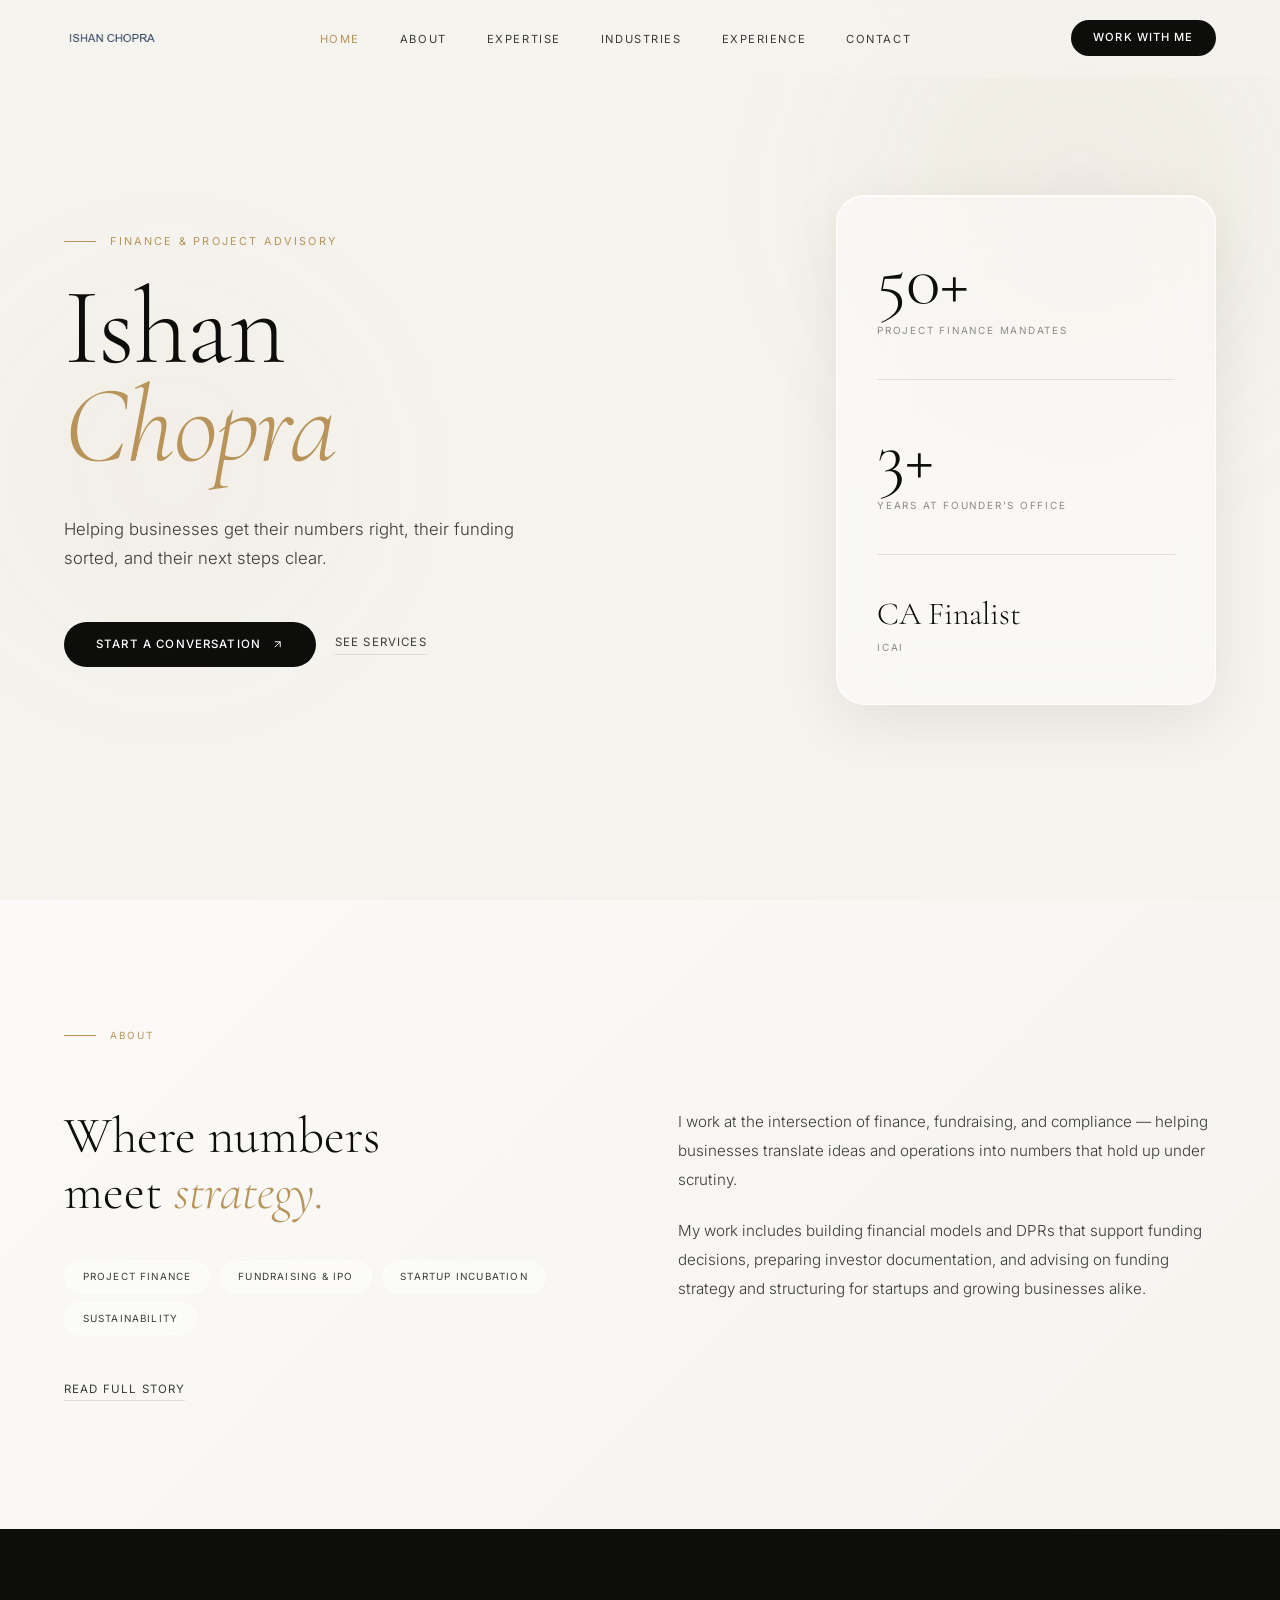
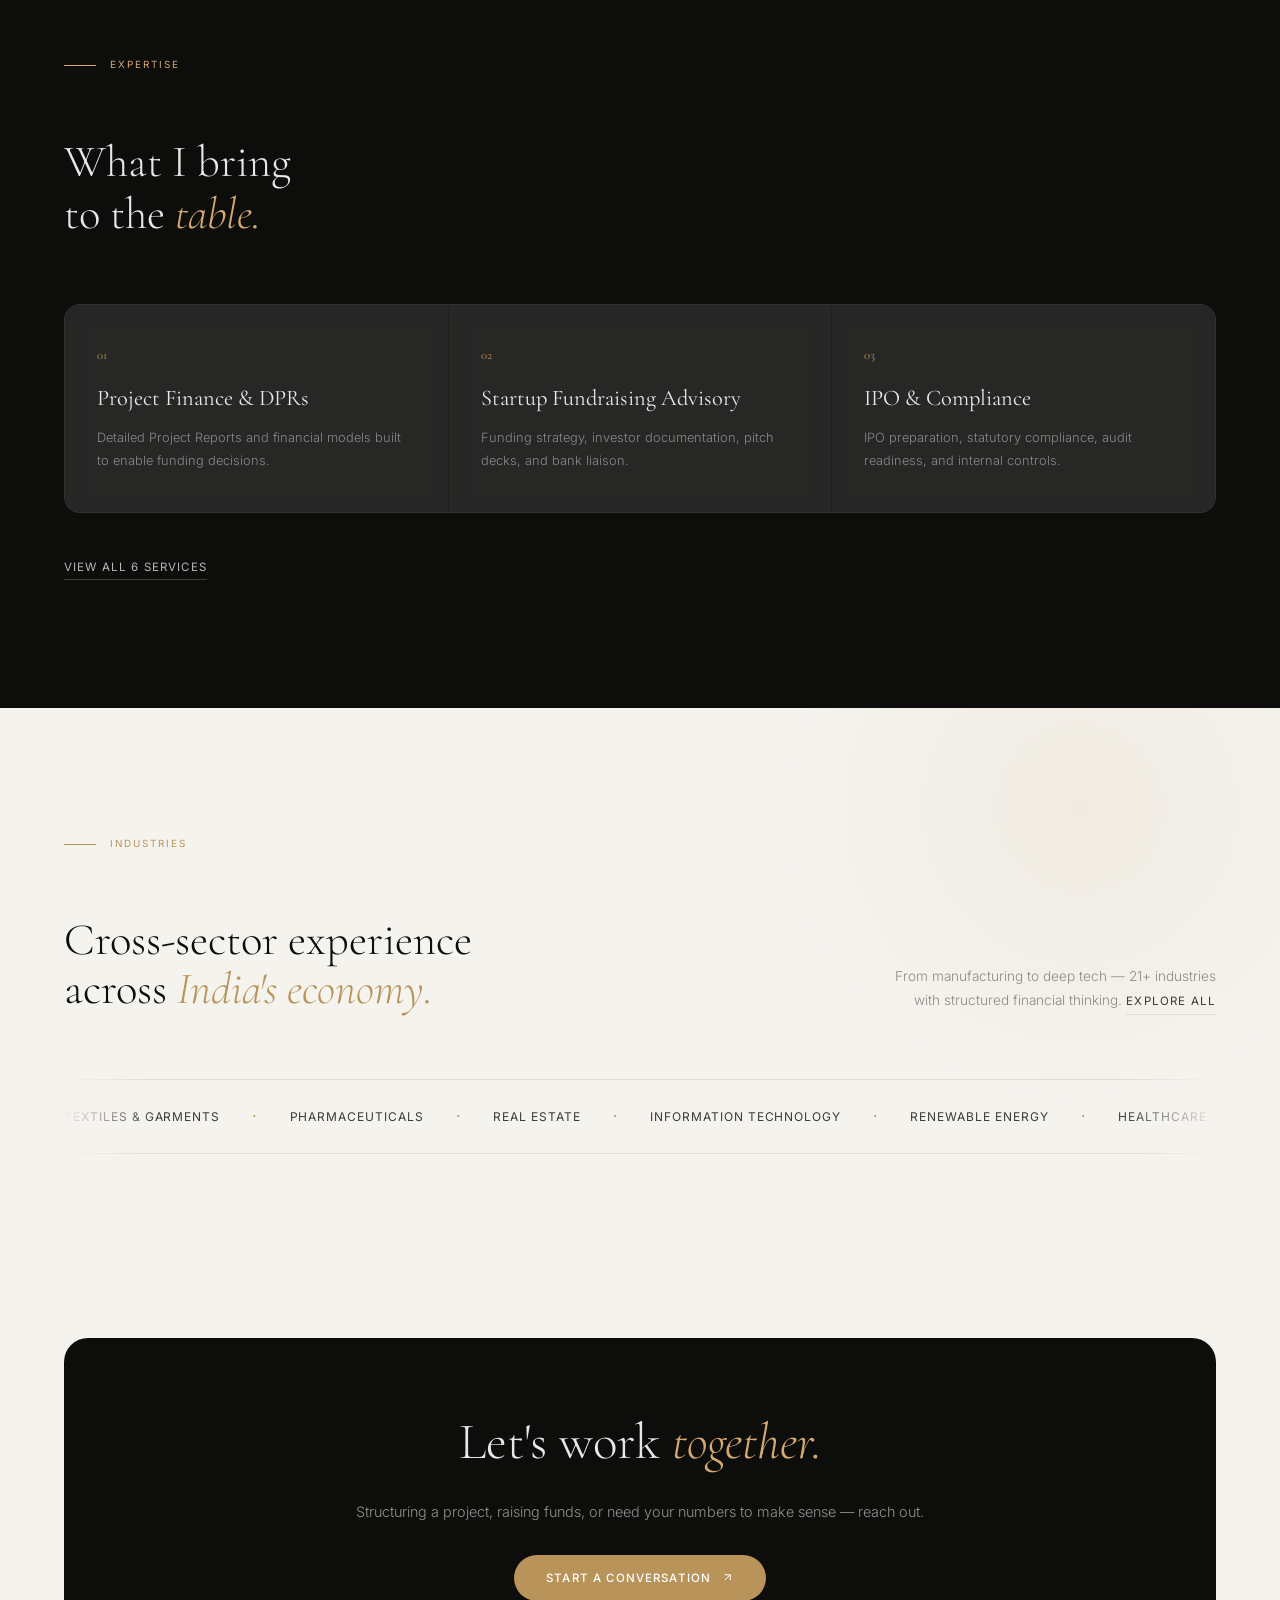
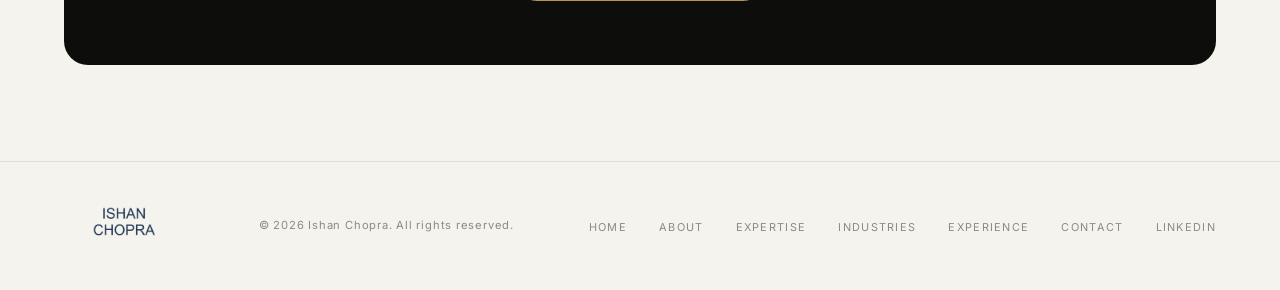
==== commit 0bfbf8f2: "Add files via upload" ====
--- a/index.html
+++ b/index.html
@@ -1,14 +1,14 @@
-﻿<!DOCTYPE html>
+<!DOCTYPE html>
 <html lang="en">
 <head>
 <meta charset="UTF-8">
 <meta name="viewport" content="width=device-width, initial-scale=1.0">
-<title>Ishan Chopra â€” Finance &amp; Project Advisory</title>
+<title>Ishan Chopra — Finance &amp; Project Advisory</title>
 <meta name="description" content="Ishan Chopra is a finance and project advisory professional based in Indore, helping businesses with project finance, fundraising, IPO preparation, and sustainability reporting.">
 <meta name="robots" content="index, follow">
 <meta name="author" content="Ishan Chopra">
 <meta property="og:type" content="website">
-<meta property="og:title" content="Ishan Chopra â€” Finance & Project Advisory">
+<meta property="og:title" content="Ishan Chopra — Finance & Project Advisory">
 <meta property="og:description" content="Helping businesses get their numbers right, their funding sorted, and their next steps clear.">
 <meta property="og:url" content="https://www.ishanchopraa.com/">
 <meta property="og:image" content="https://www.ishanchopraa.com/assets/og_image_1200x630.jpg">
@@ -17,7 +17,7 @@
 <meta property="og:image:type" content="image/jpeg">
 <meta name="twitter:image" content="https://www.ishanchopraa.com/assets/og_image_1200x630.jpg">
 <meta name="twitter:card" content="summary_large_image">
-<meta name="twitter:title" content="Ishan Chopra â€” Finance & Project Advisory">
+<meta name="twitter:title" content="Ishan Chopra — Finance & Project Advisory">
 <meta name="twitter:description" content="Helping businesses get their numbers right, their funding sorted, and their next steps clear.">
 <link rel="icon" type="image/png" sizes="32x32" href="assets/favicon_32x32.png">
 <link rel="apple-touch-icon" sizes="180x180" href="assets/apple_touch_180x180.png">
@@ -100,7 +100,7 @@
         <div class="preview-link-wrap"><a href="about.html" class="btn-ghost">Read full story</a></div>
       </div>
       <div class="about-body reveal">
-        <p>I work at the intersection of finance, fundraising, and compliance â€” helping businesses translate ideas and operations into numbers that hold up under scrutiny.</p>
+        <p>I work at the intersection of finance, fundraising, and compliance — helping businesses translate ideas and operations into numbers that hold up under scrutiny.</p>
         <p>My work includes building financial models and DPRs that support funding decisions, preparing investor documentation, and advising on funding strategy and structuring for startups and growing businesses alike.</p>
       </div>
     </div>
@@ -139,18 +139,18 @@
     <p class="section-label reveal">Industries</p>
     <div class="industries-intro reveal">
       <h2 class="industries-headline">Cross-sector experience<br>across <em>India's economy.</em></h2>
-      <p class="industries-sub">From manufacturing to deep tech â€” 21+ industries with structured financial thinking. <a href="industries.html" class="btn-ghost">Explore all</a></p>
+      <p class="industries-sub">From manufacturing to deep tech — 21+ industries with structured financial thinking. <a href="industries.html" class="btn-ghost">Explore all</a></p>
     </div>
     <div class="industries-ticker-wrap" aria-hidden="true">
       <div class="industries-ticker">
-        <span>Textiles &amp; Garments</span><span class="ind-dot">Â·</span>
-        <span>Pharmaceuticals</span><span class="ind-dot">Â·</span>
-        <span>Real Estate</span><span class="ind-dot">Â·</span>
-        <span>Information Technology</span><span class="ind-dot">Â·</span>
-        <span>Renewable Energy</span><span class="ind-dot">Â·</span>
-        <span>Healthcare</span><span class="ind-dot">Â·</span>
-        <span>FMCG</span><span class="ind-dot">Â·</span>
-        <span>Banking &amp; Financial Services</span><span class="ind-dot">Â·</span>
+        <span>Textiles &amp; Garments</span><span class="ind-dot">·</span>
+        <span>Pharmaceuticals</span><span class="ind-dot">·</span>
+        <span>Real Estate</span><span class="ind-dot">·</span>
+        <span>Information Technology</span><span class="ind-dot">·</span>
+        <span>Renewable Energy</span><span class="ind-dot">·</span>
+        <span>Healthcare</span><span class="ind-dot">·</span>
+        <span>FMCG</span><span class="ind-dot">·</span>
+        <span>Banking &amp; Financial Services</span><span class="ind-dot">·</span>
       </div>
     </div>
   </div>
@@ -158,7 +158,7 @@
 
 <div class="cta-banner reveal">
   <h2>Let's work <em>together.</em></h2>
-  <p>Structuring a project, raising funds, or need your numbers to make sense â€” reach out.</p>
+  <p>Structuring a project, raising funds, or need your numbers to make sense — reach out.</p>
   <a href="contact.html" class="btn-primary">Start a conversation
     <svg aria-hidden="true" width="13" height="13" fill="none" stroke="currentColor" stroke-width="1.8" viewBox="0 0 24 24"><path d="M7 17L17 7M17 7H7M17 7v10"/></svg>
   </a>
@@ -168,7 +168,7 @@
 <footer role="contentinfo">
   <div class="footer-inner">
     <img class="footer-brand" src="assets/card_logo_600x200.png" alt="Ishan Chopra" width="600" height="200" loading="lazy">
-    <p>Â© 2026 Ishan Chopra. All rights reserved.</p>
+    <p>© 2026 Ishan Chopra. All rights reserved.</p>
     <ul class="footer-links">
       <li><a href="index.html">Home</a></li>
       <li><a href="about.html">About</a></li>
--- a/styles.css
+++ b/styles.css
@@ -1,4 +1,4 @@
-﻿*, *::before, *::after { margin: 0; padding: 0; box-sizing: border-box; }
+*, *::before, *::after { margin: 0; padding: 0; box-sizing: border-box; }
 
 :root {
   --gold: #B8945A;
@@ -30,7 +30,7 @@
   overflow-x: hidden;
 }
 
-/* â”€â”€â”€ AMBIENT ORBS â”€â”€â”€ */
+/* ─── AMBIENT ORBS ─── */
 .orb {
   position: fixed; border-radius: 50%; filter: blur(80px);
   pointer-events: none; z-index: 0; opacity: 0.55;
@@ -46,14 +46,14 @@
   bottom: 20vh; left: -80px;
 }
 
-/* â”€â”€â”€ FOCUS VISIBLE (Accessibility) â”€â”€â”€ */
+/* ─── FOCUS VISIBLE (Accessibility) ─── */
 :focus-visible {
   outline: 2px solid var(--gold);
   outline-offset: 3px;
   border-radius: 4px;
 }
 
-/* â”€â”€â”€ NAV â”€â”€â”€ */
+/* ─── NAV ─── */
 nav {
   position: fixed; top: 0; left: 0; right: 0; z-index: 200;
   display: flex; align-items: center; justify-content: space-between;
@@ -90,7 +90,7 @@
 }
 .nav-cta:hover { background: var(--gold); }
 
-/* â”€â”€â”€ HERO â”€â”€â”€ */
+/* ─── HERO ─── */
 .hero {
   min-height: 100vh;
   display: grid;
@@ -163,7 +163,7 @@
   text-transform: uppercase; color: var(--ink-muted);
 }
 
-/* â”€â”€â”€ SECTION BASE â”€â”€â”€ */
+/* ─── SECTION BASE ─── */
 section { position: relative; z-index: 1; }
 .section-wrap { padding: 8rem 5vw; }
 .section-label {
@@ -176,7 +176,7 @@
   content: ''; display: block; width: 2rem; height: 1px; background: var(--gold);
 }
 
-/* â”€â”€â”€ ABOUT â”€â”€â”€ */
+/* ─── ABOUT ─── */
 .about-wrap { background: var(--page); position: relative; }
 .about-wrap::before { content: ""; position: absolute; inset: 0; background: linear-gradient(135deg, rgba(255,255,255,0.6) 0%, rgba(245,243,238,0.3) 100%); pointer-events: none; z-index: 0; }
 .about-wrap .section-wrap { position: relative; z-index: 1; }
@@ -208,7 +208,7 @@
 }
 .about-body p + p { margin-top: 1.4rem; }
 
-/* â”€â”€â”€ SERVICES â”€â”€â”€ */
+/* ─── SERVICES ─── */
 .services-wrap { background: var(--ink); overflow: hidden; }
 .services-wrap .section-label { color: var(--gold-light); }
 .services-wrap .section-label::before { background: var(--gold-light); }
@@ -238,7 +238,7 @@
 }
 .service-desc { font-size: 0.8rem; font-weight: 300; color: rgba(255,255,255,0.45); line-height: 1.8; }
 
-/* â”€â”€â”€ EXPERIENCE â”€â”€â”€ */
+/* ─── EXPERIENCE ─── */
 .exp-wrap { background: var(--ink); overflow: hidden; }
 .exp-wrap .section-label { color: var(--gold-light); }
 .exp-wrap .section-label::before { background: var(--gold-light); }
@@ -332,7 +332,7 @@
 .edu-card-year { font-size: 0.65rem; letter-spacing: 0.1em; text-transform: uppercase; color: rgba(255,255,255,0.4); margin-top: 0.65rem; }
 
 
-/* â”€â”€â”€ INDUSTRIES â”€â”€â”€ */
+/* ─── INDUSTRIES ─── */
 .industries-wrap { background: var(--page); overflow: hidden; position: relative; }
 .industries-wrap::before { content: ""; position: absolute; top: -200px; right: -100px; width: 600px; height: 600px; border-radius: 50%; background: radial-gradient(circle, rgba(184,148,90,0.08) 0%, transparent 70%); pointer-events: none; }
 .industries-intro {
@@ -409,7 +409,7 @@
 @media (max-width: 960px) { .industries-grid { grid-template-columns: repeat(4, 1fr); } }
 @media (max-width: 600px)  { .industries-grid { grid-template-columns: repeat(3, 1fr); } }
 
-/* â”€â”€â”€ CONTACT â”€â”€â”€ */
+/* ─── CONTACT ─── */
 .contact-wrap { background: var(--page-2); overflow: hidden; position: relative; }
 .contact-wrap::before { content: ""; position: absolute; inset: 0; background: linear-gradient(135deg, rgba(255,255,255,0.5) 0%, transparent 60%); pointer-events: none; z-index: 0; }
 .contact-wrap .section-wrap { position: relative; z-index: 1; }
@@ -491,7 +491,7 @@
 .form-success h3 { font-family: var(--font-display); font-size: 1.8rem; font-weight: 400; color: var(--ink); margin-bottom: 0.5rem; }
 .form-success p { font-size: 0.85rem; font-weight: 300; color: var(--ink-muted); }
 
-/* â”€â”€â”€ FOOTER â”€â”€â”€ */
+/* ─── FOOTER ─── */
 footer {
   padding: 2.5rem 5vw; border-top: 1px solid var(--line);
   display: flex; justify-content: space-between; align-items: center;
@@ -505,11 +505,11 @@
 }
 .footer-links a:hover { color: var(--gold); }
 
-/* â”€â”€â”€ REVEAL â”€â”€â”€ */
+/* ─── REVEAL ─── */
 .reveal { opacity: 0; transform: translateY(24px); transition: opacity 0.7s ease, transform 0.7s ease; }
 .reveal.visible { opacity: 1; transform: translateY(0); }
 
-/* â”€â”€â”€ RESPONSIVE â”€â”€â”€ */
+/* ─── RESPONSIVE ─── */
 @media (max-width: 960px) {
   .hero { grid-template-columns: 1fr; padding-top: 8rem; }
   .hero-stats-card { flex-direction: row; flex-wrap: wrap; gap: 1.5rem; }
